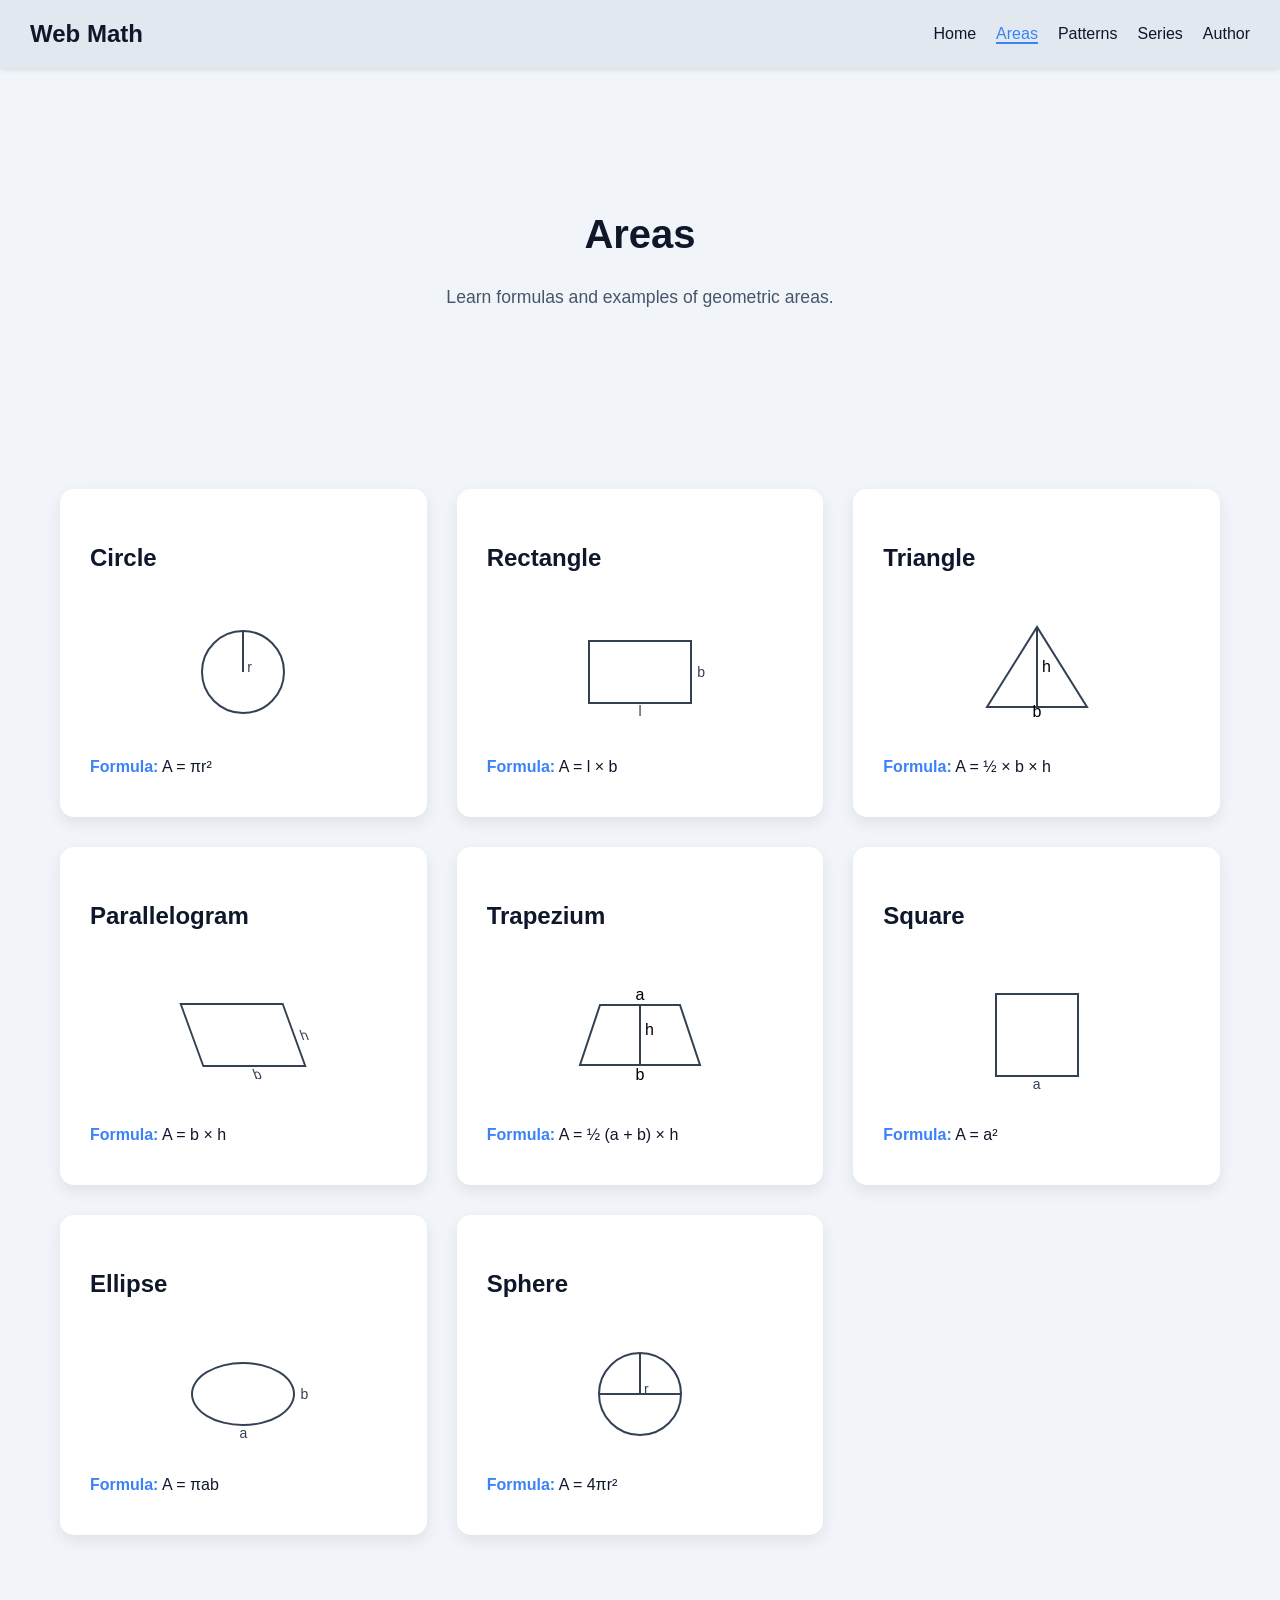
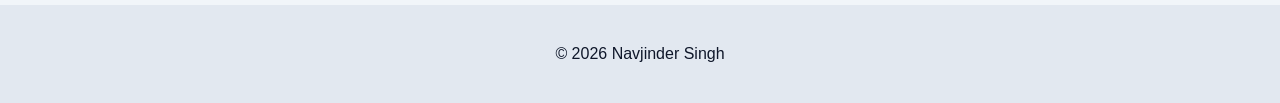
==== pages/areas.html @ 6042bb08 "Version 0.1.0" ====
<!DOCTYPE html>
<html lang="en">
<head>
    <meta charset="UTF-8">
    <meta name="viewport" content="width=device-width, initial-scale=1.0">
    <title>Areas - Web Math</title>
    <link rel="stylesheet" href="../css/style.css">
</head>

<body>

<!-- NAVBAR -->
<nav class="navbar">
    <h2>Web Math</h2>
    <ul>
        <li><a href="../index.html">Home</a></li>
        <li><a href="areas.html" class="active">Areas</a></li>
        <li><a href="patterns.html">Patterns</a></li>
        <li><a href="series.html">Series</a></li>
        <li><a href="author.html">Author</a></li>
    </ul>
</nav>

<!-- PAGE TITLE -->
<section class="hero">
    <h1>Areas</h1>
    <p>Learn formulas and examples of geometric areas.</p>
</section>

<!-- CONTENT -->
<section class="cards">

    <!-- CIRCLE -->
    <div class="card" onclick="toggleCalc(this)">
        <h2>Circle</h2>

        <div class="shape circle">
            <div class="radius-line"></div>
            <span class="label r">r</span>
        </div>

        <p><strong>Formula:</strong> A = πr²</p>

        <!-- FIXED -->
        <div class="calculator hidden" onclick="event.stopPropagation()">
            <input type="number" placeholder="Enter radius" class="input-r">
            <button onclick="calcCircle(event, this)">Calculate</button>
            <p class="result"></p>
        </div>
    </div>

    <!-- RECTANGLE -->
    <div class="card" onclick="toggleCalc(this)">
        <h2>Rectangle</h2>

        <div class="shape rectangle">
            <span class="label l">l</span>
            <span class="label b">b</span>
        </div>

        <p><strong>Formula:</strong> A = l × b</p>

        <div class="calculator hidden" onclick="event.stopPropagation()">
            <input type="number" placeholder="Length" class="input-l">
            <input type="number" placeholder="Breadth" class="input-b">
            <button onclick="calcRectangle(event, this)">Calculate</button>
            <p class="result"></p>
        </div>
    </div>

    <!-- TRIANGLE -->
    <div class="card" onclick="toggleCalc(this)">
        <h2>Triangle</h2>

        <div class="shape triangle-svg">
            <svg width="120" height="110" viewBox="0 0 120 110">
                <polygon points="10,90 110,90 60,10" fill="none" stroke="#334155" stroke-width="2"/>
                <line x1="60" y1="10" x2="60" y2="90" stroke="#334155" stroke-width="2"/>
                <text x="65" y="55">h</text>
                <text x="60" y="100" text-anchor="middle">b</text>
            </svg>
        </div>

        <p><strong>Formula:</strong> A = ½ × b × h</p>

        <div class="calculator hidden" onclick="event.stopPropagation()">
            <input type="number" placeholder="Base" class="input-b">
            <input type="number" placeholder="Height" class="input-h">
            <button onclick="calcTriangle(event, this)">Calculate</button>
            <p class="result"></p>
        </div>
    </div>

    <!-- PARALLELOGRAM -->
    <div class="card" onclick="toggleCalc(this)">
        <h2>Parallelogram</h2>

        <div class="shape parallelogram">
            <span class="label b">b</span>
            <span class="label h">h</span>
        </div>

        <p><strong>Formula:</strong> A = b × h</p>

        <div class="calculator hidden" onclick="event.stopPropagation()">
            <input type="number" placeholder="Base" class="input-b">
            <input type="number" placeholder="Height" class="input-h">
            <button onclick="calcPara(event, this)">Calculate</button>
            <p class="result"></p>
        </div>
    </div>

    <!-- TRAPEZIUM -->
    <div class="card" onclick="toggleCalc(this)">
        <h2>Trapezium</h2>

        <div class="shape trapezium-svg">
            <svg width="140" height="120" viewBox="0 0 140 120">

                <polygon points="30,30 110,30 130,90 10,90"
                        fill="none" stroke="#334155" stroke-width="2"/>

                <!-- height -->
                <line x1="70" y1="30" x2="70" y2="90"
                    stroke="#334155" stroke-width="2"/>

                <!-- labels -->
                <text x="70" y="25" text-anchor="middle">a</text>
                <text x="70" y="105" text-anchor="middle">b</text>
                <text x="75" y="60">h</text>

            </svg>
        </div>

        <p><strong>Formula:</strong> A = ½ (a + b) × h</p>

        <div class="calculator hidden" onclick="event.stopPropagation()">
            <input type="number" placeholder="a" class="input-a">
            <input type="number" placeholder="b" class="input-b">
            <input type="number" placeholder="h" class="input-h">
            <button onclick="calcTrap(event, this)">Calculate</button>
            <p class="result"></p>
        </div>
    </div>

    <!-- SQUARE -->
    <div class="card" onclick="toggleCalc(this)">
        <h2>Square</h2>

        <div class="shape square">
            <span class="label a">a</span>
        </div>

        <p><strong>Formula:</strong> A = a²</p>

        <div class="calculator hidden" onclick="event.stopPropagation()">
            <input type="number" placeholder="Side" class="input-a">
            <button onclick="calcSquare(event, this)">Calculate</button>
            <p class="result"></p>
        </div>
    </div>

    <!-- ELLIPSE -->
    <div class="card" onclick="toggleCalc(this)">
        <h2>Ellipse</h2>

        <div class="shape ellipse">
            <span class="label a">a</span>
            <span class="label b">b</span>
        </div>

        <p><strong>Formula:</strong> A = πab</p>

        <div class="calculator hidden" onclick="event.stopPropagation()">
            <input type="number" placeholder="a" class="input-a">
            <input type="number" placeholder="b" class="input-b">
            <button onclick="calcEllipse(event, this)">Calculate</button>
            <p class="result"></p>
        </div>
    </div>

    <!-- SPHERE (Surface Area) -->
    <div class="card" onclick="toggleCalc(this)">
        <h2>Sphere</h2>

        <div class="shape sphere">
            <div class="radius-line"></div>
            <span class="label r">r</span>
        </div>

        <p><strong>Formula:</strong> A = 4πr²</p>

        <div class="calculator hidden" onclick="event.stopPropagation()">
            <input type="number" placeholder="Radius" class="input-r">
            <button onclick="calcSphere(event, this)">Calculate</button>
            <p class="result"></p>
        </div>
    </div>

</section>

<!-- FOOTER -->
<footer>
    <p>© 2026 Navjinder Singh</p>
</footer>
<script src="../js/main.js"></script>
</body>
</html>
---- css/style.css ----
/* ===== COLOR THEME ===== */
:root {
    --primary: #f1f5f9;     /* light background */
    --secondary: #e2e8f0;   /* navbar */
    --accent: #3b82f6;      /* blue highlight */
    --text: #0f172a;        /* dark text */
    --card: #ffffff;        /* white cards */
}

/* ===== GLOBAL ===== */
body {
    margin: 0;
    font-family: Arial, sans-serif;
    background: var(--primary);
    color: var(--text);
}

body {
    line-height: 1.6;
}

h1, h2 {
    font-weight: 600;
}

.hero {
    margin-bottom: 20px;
}

.cards {
    padding: 20px;
}

/* Home cards clickable */
.home-card {
    text-decoration: none;
    color: inherit;
    transition: 0.2s;
}

/* Hover effect */
.home-card:hover {
    transform: translateY(-5px);
}

/* ===== NAVBAR ===== */
.navbar {
    display: flex;
    justify-content: space-between;
    align-items: center;
    padding: 15px 30px;
    background: var(--secondary);
    box-shadow: 0 2px 5px rgba(0,0,0,0.1);
}

.navbar h2 {
    margin: 0;
}

.navbar ul {
    display: flex;
    list-style: none;
    gap: 20px;
    margin: 0;
    padding: 0;
}

.navbar a {
    text-decoration: none;
    color: var(--text);
    font-weight: 500;
    transition: color 0.2s ease;
}

.navbar a:hover {
    color: var(--accent);
}

.navbar a.active {
    color: var(--accent);
    border-bottom: 2px solid var(--accent);
}

/* ===== HERO ===== */
.hero {
    text-align: center;
    padding: 100px 20px;
}

.hero h1 {
    font-size: 2.5rem;
    margin-bottom: 10px;
}

.hero p {
    color: #475569;
    font-size: 1.1rem;
}

/* ===== CARDS SECTION ===== */
.cards {
    display: grid;
    grid-template-columns: repeat(auto-fit, minmax(280px, 1fr));
    gap: 30px;
    padding: 40px 60px;
}

.card {
    background: var(--card);
    padding: 30px;
    border-radius: 14px;
    text-align: left;
    box-shadow: 0 6px 15px rgba(0,0,0,0.08);
    transition: transform 0.2s ease;
}

.card:hover {
    transform: translateY(-6px);
}

.card p {
    margin: 8px 0;
    line-height: 1.5;
}

.card ul {
    padding-left: 18px;
    margin: 10px 0;
}

.cards {
    display: grid;
    grid-template-columns: repeat(auto-fit, minmax(280px, 1fr));
    gap: 30px;
    padding: 40px 60px;
}

.card {
    display: flex;
    flex-direction: column;
    justify-content: space-between;
    min-height: 260px;
}

.shape {
    transition: transform 0.2s ease;
}

.card:hover .shape {
    transform: scale(1.05);
}

.card {
    text-decoration: none;
    color: inherit;
}

.card strong {
    color: var(--accent);
}

/* ===== FOOTER ===== */
footer {
    text-align: center;
    padding: 20px;
    margin-top: 30px;
    background: var(--secondary);
}

/* ===== RESPONSIVE DESIGN ===== */
@media (max-width: 768px) {
    
    .navbar {
        flex-direction: column;
        gap: 10px;
    }

    .navbar ul {
        flex-direction: column;
        align-items: center;
    }

    .cards {
        flex-direction: column;
        padding: 20px;
    }

    .hero h1 {
        font-size: 2rem;
    }
}

/* ===== SHAPES ===== */
.shape {
    margin: 20px auto;
    position: relative;
}

/* Circle */
.circle {
    width: 80px;
    height: 80px;
    border: 2px solid #334155;
    border-radius: 50%;
    position: relative;
}

/* radius line */
.radius-line {
    position: absolute;
    width: 2px;
    height: 40px;
    background: #334155;
    top: 50%;
    left: 50%;
    transform: translate(-50%, -100%);
}

/* label r */
.circle .r {
    position: absolute;
    top: 30%;
    left: 55%;
    font-size: 14px;
}

/* Rectangle */
.rectangle {
    width: 100px;
    height: 60px;
    border: 2px solid #334155;
    background: transparent;
}

/* Square */
.square {
    width: 80px;
    height: 80px;
    border: 2px solid #334155;
    background: transparent;
}

/* Triangle */
.triangle {
    width: 0;
    height: 0;
    border-left: 60px solid transparent;
    border-right: 60px solid transparent;
    border-bottom: 90px solid #334155;
    position: relative;
}

.triangle .b {
    bottom: -25px;
    left: 50%;
    transform: translateX(-50%);
}

.height-line {
    position: absolute;
    left: 50%;
    bottom: 0;
    width: 2px;
    height: 90px;
    background: #334155;
}

.triangle .h {
    left: 55%;
    top: 40%;
}

.triangle-svg {
    display: flex;
    justify-content: center;
}

/* Parallelogram */
.parallelogram {
    width: 100px;
    height: 60px;
    border: 2px solid #334155;
    transform: skew(20deg);
    position: relative;
}

.parallelogram .b {
    bottom: -20px;
    left: 50%;
    transform: translateX(-50%);
}

.parallelogram .h {
    top: 50%;
    right: -15px;
    transform: translateY(-50%);
}

/* Trapezium */
.trapezium {
    width: 100px;
    height: 0;
    border-bottom: 60px solid #334155;
    border-left: 20px solid transparent;
    border-right: 20px solid transparent;
    background: transparent;
}

.trapezium-svg {
    display: flex;
    justify-content: center;
}

/* Square */
.square {
    width: 80px;
    height: 80px;
    border: 2px solid #334155;
    position: relative;
}

.square .a {
    bottom: -20px;
    left: 50%;
    transform: translateX(-50%);
}

/* Ellipse */
.ellipse {
    width: 100px;
    height: 60px;
    border: 2px solid #334155;
    border-radius: 50%;
    position: relative;
}

.ellipse .a {
    bottom: -20px;
    left: 50%;
    transform: translateX(-50%);
}

.ellipse .b {
    top: 50%;
    right: -15px;
    transform: translateY(-50%);
}

/* Sphere (outline style) */
.sphere {
    width: 80px;
    height: 80px;
    border: 2px solid #334155;
    border-radius: 50%;
    position: relative;
}

.sphere .r {
    top: 30%;
    left: 55%;
}

.sphere::after {
    content: "";
    position: absolute;
    top: 50%;
    left: 0;
    width: 100%;
    height: 2px;
    background: #334155;
    transform: translateY(-50%);
}

/* Label inside shapes */
.label {
    position: absolute;
    font-size: 14px;
    color: #334155;
}

.rectangle {
    width: 100px;
    height: 60px;
    border: 2px solid #334155;
    position: relative;   /* important */
}

/* length (bottom) */
.rectangle .l {
    bottom: -20px;
    left: 50%;
    transform: translateX(-50%);
}

/* breadth (right side) */
.rectangle .b {
    top: 50%;
    right: -15px;
    transform: translateY(-50%);
}

pre {
    background: #f8fafc;
    padding: 10px;
    border-radius: 8px;
    font-family: monospace;
}

input {
    padding: 10px;
    margin: 8px 0;
    border-radius: 8px;
    border: 1px solid #ccc;
    width: 100%;
}

button {
    padding: 10px;
    border: none;
    background: var(--accent);
    color: white;
    border-radius: 8px;
    cursor: pointer;
    margin-top: 10px;
}

button:hover {
    opacity: 0.9;
}

.hidden {
    display: none;
}

.calculator {
    margin-top: 15px;
}

.content {
    transition: 0.2s;
}

.output {
    background: #f1f5f9;
    padding: 15px;
    border-radius: 10px;
    margin-bottom: 10px;
    font-size: 18px;
    font-weight: bold;
    white-space: pre-line;
    min-height: 40px;
}

.calculator {
    display: flex;
    flex-direction: column;
    gap: 12px;
}

.btn-group {
    display: flex;
    gap: 10px;
}

.btn-group button {
    flex: 1;
}

.output {
    background: #f1f5f9;
    padding: 15px;
    border-radius: 10px;
    font-size: 18px;
    font-weight: bold;
    white-space: pre-line;
}

.hidden {
    display: none !important;
}

/* Author Card */
.author-card {
    text-align: center;
    padding: 40px 30px;
    max-width: 650px;
    margin: auto;
}

.author-card h3 {
    font-size: 20px;
    margin-top: 20px;
    margin-bottom: 10px;
    font-weight: 600;
}

/* Image */
.author-img {
    width: 140px;
    height: 140px;
    border-radius: 50%;
    object-fit: cover;
    margin-bottom: 15px;
    border: 3px solid var(--accent);
}

/* Social icons */
.social-links {
    margin-top: 15px;
    display: flex;
    justify-content: center;
    gap: 20px;
}

.social-links a {
    font-size: 24px;
    color: var(--accent);
    transition: 0.2s;
}

.social-links a:hover {
    transform: scale(1.2);
}

/* Image */
.author-img {
    width: 150px;
    height: 150px;
    border-radius: 50%;
    object-fit: cover;
    margin-bottom: 15px;
    border: 3px solid var(--accent);
}

/* Description */
.author-desc {
    margin-top: 10px;
    font-size: 16px;
    line-height: 1.7;
    color: #475569;
    max-width: 600px;
    margin-left: auto;
    margin-right: auto;
    text-align: justify;
}

/* Social Icons */
.social-links {
    margin-top: 15px;
    display: flex;
    justify-content: center;
    gap: 20px;
}

.social-links a {
    font-size: 24px;
    color: var(--accent);
    transition: 0.2s;
}

.social-links a:hover {
    transform: scale(1.2);
}
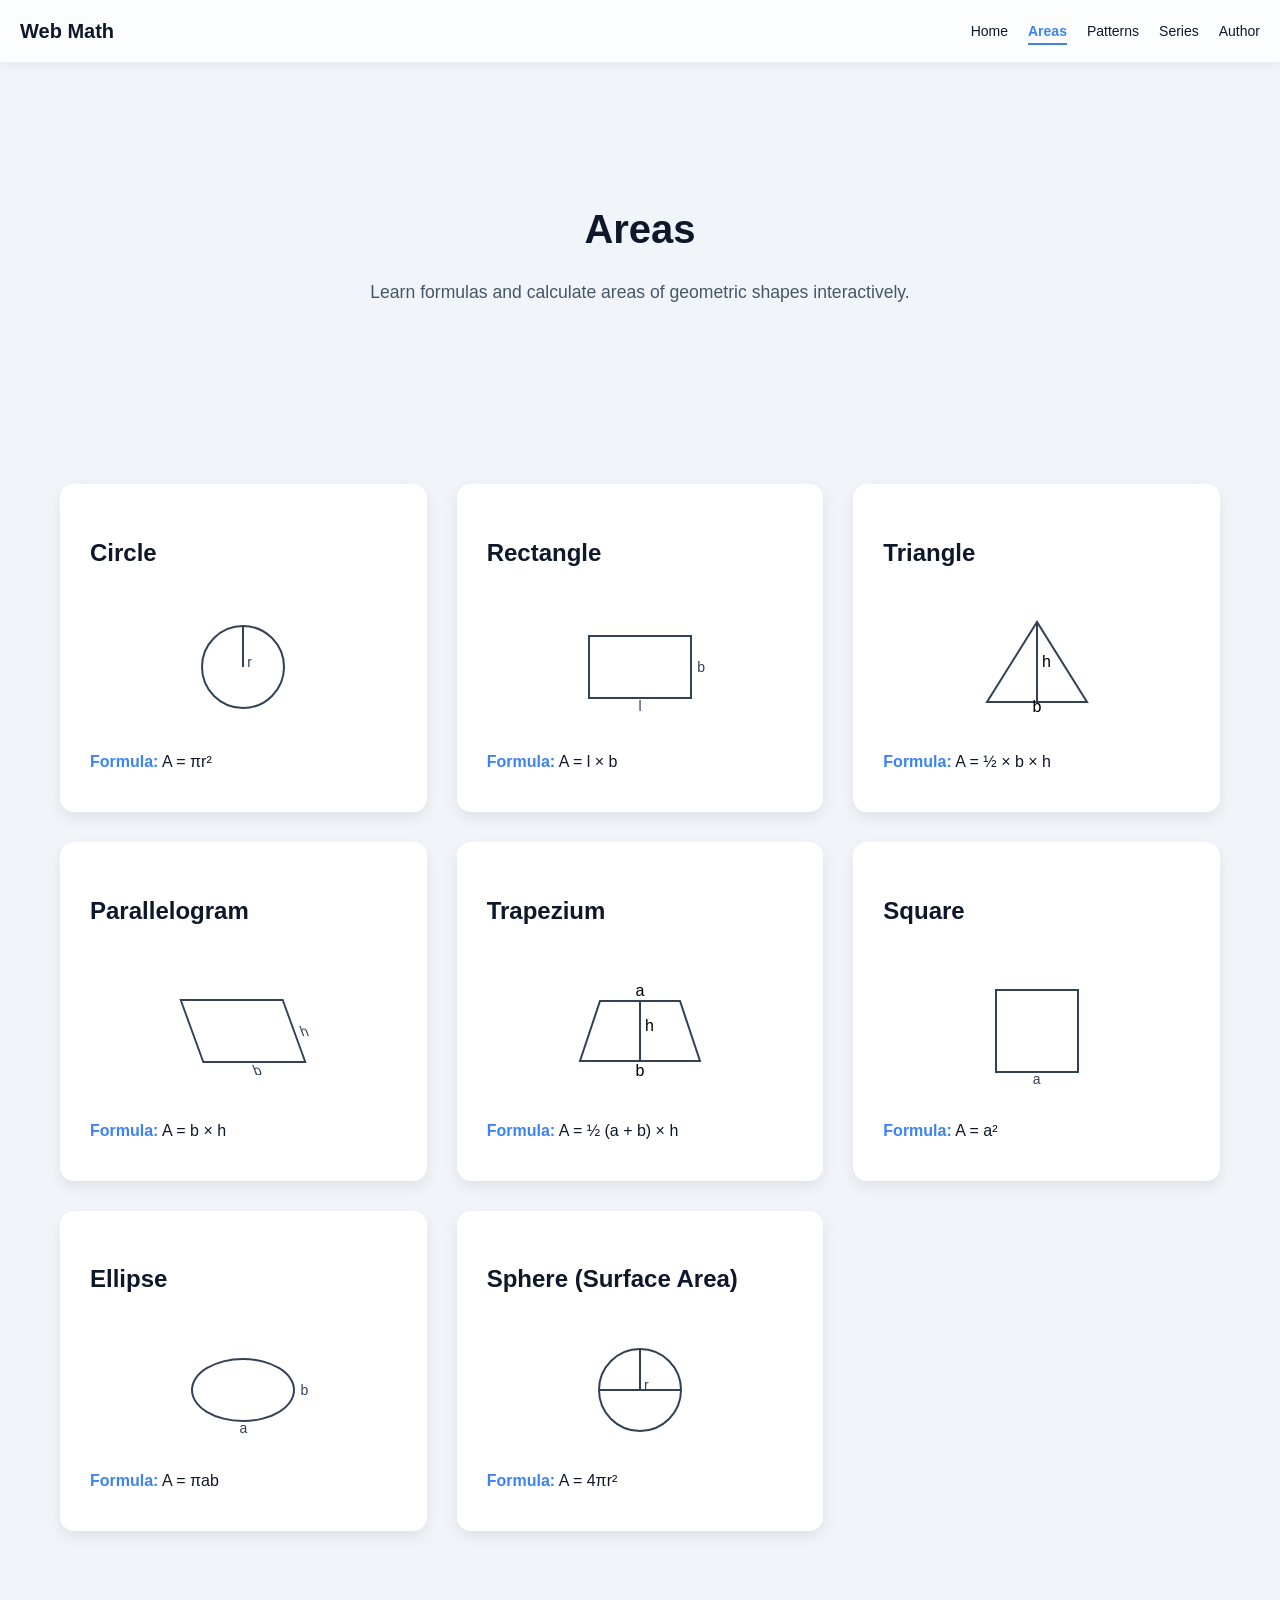
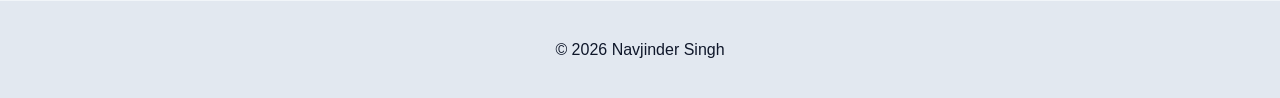
==== commit 95771d2e: "Polishing up the UI/UX" ====
--- a/pages/areas.html
+++ b/pages/areas.html
@@ -2,8 +2,15 @@
 <html lang="en">
 <head>
     <meta charset="UTF-8">
+
+    <!-- Responsive -->
     <meta name="viewport" content="width=device-width, initial-scale=1.0">
+
+    <!-- SEO -->
+    <meta name="description" content="Learn area formulas of geometric shapes with interactive calculators.">
+
     <title>Areas - Web Math</title>
+
     <link rel="stylesheet" href="../css/style.css">
 </head>
 
@@ -11,8 +18,11 @@
 
 <!-- NAVBAR -->
 <nav class="navbar">
-    <h2>Web Math</h2>
-    <ul>
+    <h2 class="logo">Web Math</h2>
+
+    <div class="menu-toggle" onclick="toggleMenu()">☰</div>
+
+    <ul class="nav-links">
         <li><a href="../index.html">Home</a></li>
         <li><a href="areas.html" class="active">Areas</a></li>
         <li><a href="patterns.html">Patterns</a></li>
@@ -21,13 +31,14 @@
     </ul>
 </nav>
 
-<!-- PAGE TITLE -->
-<section class="hero">
+<!-- HERO -->
+<header class="hero">
     <h1>Areas</h1>
-    <p>Learn formulas and examples of geometric areas.</p>
-</section>
-
-<!-- CONTENT -->
+    <p>Learn formulas and calculate areas of geometric shapes interactively.</p>
+</header>
+
+<!-- MAIN -->
+<main>
 <section class="cards">
 
     <!-- CIRCLE -->
@@ -41,9 +52,8 @@
 
         <p><strong>Formula:</strong> A = πr²</p>
 
-        <!-- FIXED -->
-        <div class="calculator hidden" onclick="event.stopPropagation()">
-            <input type="number" placeholder="Enter radius" class="input-r">
+        <div class="calculator hidden" onclick="event.stopPropagation()">
+            <input type="number" placeholder="Enter radius (r)" class="input-r">
             <button onclick="calcCircle(event, this)">Calculate</button>
             <p class="result"></p>
         </div>
@@ -61,8 +71,8 @@
         <p><strong>Formula:</strong> A = l × b</p>
 
         <div class="calculator hidden" onclick="event.stopPropagation()">
-            <input type="number" placeholder="Length" class="input-l">
-            <input type="number" placeholder="Breadth" class="input-b">
+            <input type="number" placeholder="Enter length (l)" class="input-l">
+            <input type="number" placeholder="Enter breadth (b)" class="input-b">
             <button onclick="calcRectangle(event, this)">Calculate</button>
             <p class="result"></p>
         </div>
@@ -84,8 +94,8 @@
         <p><strong>Formula:</strong> A = ½ × b × h</p>
 
         <div class="calculator hidden" onclick="event.stopPropagation()">
-            <input type="number" placeholder="Base" class="input-b">
-            <input type="number" placeholder="Height" class="input-h">
+            <input type="number" placeholder="Enter base (b)" class="input-b">
+            <input type="number" placeholder="Enter height (h)" class="input-h">
             <button onclick="calcTriangle(event, this)">Calculate</button>
             <p class="result"></p>
         </div>
@@ -103,8 +113,8 @@
         <p><strong>Formula:</strong> A = b × h</p>
 
         <div class="calculator hidden" onclick="event.stopPropagation()">
-            <input type="number" placeholder="Base" class="input-b">
-            <input type="number" placeholder="Height" class="input-h">
+            <input type="number" placeholder="Enter base (b)" class="input-b">
+            <input type="number" placeholder="Enter height (h)" class="input-h">
             <button onclick="calcPara(event, this)">Calculate</button>
             <p class="result"></p>
         </div>
@@ -116,28 +126,22 @@
 
         <div class="shape trapezium-svg">
             <svg width="140" height="120" viewBox="0 0 140 120">
-
                 <polygon points="30,30 110,30 130,90 10,90"
                         fill="none" stroke="#334155" stroke-width="2"/>
-
-                <!-- height -->
                 <line x1="70" y1="30" x2="70" y2="90"
-                    stroke="#334155" stroke-width="2"/>
-
-                <!-- labels -->
+                      stroke="#334155" stroke-width="2"/>
                 <text x="70" y="25" text-anchor="middle">a</text>
                 <text x="70" y="105" text-anchor="middle">b</text>
                 <text x="75" y="60">h</text>
-
             </svg>
         </div>
 
         <p><strong>Formula:</strong> A = ½ (a + b) × h</p>
 
         <div class="calculator hidden" onclick="event.stopPropagation()">
-            <input type="number" placeholder="a" class="input-a">
-            <input type="number" placeholder="b" class="input-b">
-            <input type="number" placeholder="h" class="input-h">
+            <input type="number" placeholder="Enter side a" class="input-a">
+            <input type="number" placeholder="Enter side b" class="input-b">
+            <input type="number" placeholder="Enter height (h)" class="input-h">
             <button onclick="calcTrap(event, this)">Calculate</button>
             <p class="result"></p>
         </div>
@@ -154,7 +158,7 @@
         <p><strong>Formula:</strong> A = a²</p>
 
         <div class="calculator hidden" onclick="event.stopPropagation()">
-            <input type="number" placeholder="Side" class="input-a">
+            <input type="number" placeholder="Enter side (a)" class="input-a">
             <button onclick="calcSquare(event, this)">Calculate</button>
             <p class="result"></p>
         </div>
@@ -172,16 +176,16 @@
         <p><strong>Formula:</strong> A = πab</p>
 
         <div class="calculator hidden" onclick="event.stopPropagation()">
-            <input type="number" placeholder="a" class="input-a">
-            <input type="number" placeholder="b" class="input-b">
+            <input type="number" placeholder="Enter semi-major axis (a)" class="input-a">
+            <input type="number" placeholder="Enter semi-minor axis (b)" class="input-b">
             <button onclick="calcEllipse(event, this)">Calculate</button>
             <p class="result"></p>
         </div>
     </div>
 
-    <!-- SPHERE (Surface Area) -->
-    <div class="card" onclick="toggleCalc(this)">
-        <h2>Sphere</h2>
+    <!-- SPHERE -->
+    <div class="card" onclick="toggleCalc(this)">
+        <h2>Sphere (Surface Area)</h2>
 
         <div class="shape sphere">
             <div class="radius-line"></div>
@@ -191,18 +195,22 @@
         <p><strong>Formula:</strong> A = 4πr²</p>
 
         <div class="calculator hidden" onclick="event.stopPropagation()">
-            <input type="number" placeholder="Radius" class="input-r">
+            <input type="number" placeholder="Enter radius (r)" class="input-r">
             <button onclick="calcSphere(event, this)">Calculate</button>
             <p class="result"></p>
         </div>
     </div>
 
 </section>
+</main>
 
 <!-- FOOTER -->
 <footer>
     <p>© 2026 Navjinder Singh</p>
 </footer>
+
+<!-- JS -->
 <script src="../js/main.js"></script>
+
 </body>
 </html>
--- a/css/style.css
+++ b/css/style.css
@@ -7,6 +7,10 @@
     --card: #ffffff;        /* white cards */
 }
 
+html {
+    scroll-behavior: smooth;
+}
+
 /* ===== GLOBAL ===== */
 body {
     margin: 0;
@@ -45,12 +49,20 @@
 
 /* ===== NAVBAR ===== */
 .navbar {
+    position: fixed;
+    top: 0;
+    width: 100%;
+    background: var(--secondary);
     display: flex;
     justify-content: space-between;
     align-items: center;
-    padding: 15px 30px;
-    background: var(--secondary);
-    box-shadow: 0 2px 5px rgba(0,0,0,0.1);
+    padding: 15px 20px;
+    z-index: 1000;
+    box-sizing: border-box;
+}
+
+.logo {
+    font-size: 20px;
 }
 
 .navbar h2 {
@@ -80,6 +92,113 @@
     color: var(--accent);
     border-bottom: 2px solid var(--accent);
 }
+
+.navbar {
+    backdrop-filter: blur(10px);
+    background: rgba(255, 255, 255, 0.8);
+    box-shadow: 0 4px 10px rgba(0,0,0,0.05);
+}
+
+.nav-links a {
+    position: relative;
+    padding-bottom: 4px;
+}
+
+.nav-links a::after {
+    content: "";
+    position: absolute;
+    left: 0;
+    bottom: 0;
+    width: 0%;
+    height: 2px;
+    background: var(--accent);
+    transition: 0.3s;
+}
+
+.nav-links a:hover::after {
+    width: 100%;
+}
+
+.nav-links a.active {
+    color: var(--accent);
+    font-weight: 600;
+}
+
+.menu-toggle {
+    font-size: 26px;
+    padding: 5px;
+}
+
+.nav-links {
+    display: flex;
+    gap: 15px;
+    list-style: none;
+}
+
+.nav-links a {
+    text-decoration: none;
+    color: var(--text);
+    font-size: 14px;
+}
+
+.menu-toggle {
+    display: none;
+    font-size: 24px;
+    cursor: pointer;
+}
+
+body {
+    padding-top: 70px;
+}
+
+/* Default navbar */
+.navbar {
+    transition: all 0.3s ease;
+}
+
+/* Shrink state */
+.navbar.shrink {
+    padding: 8px 20px;
+    box-shadow: 0 6px 15px rgba(0,0,0,0.08);
+}
+
+/* Optional: smaller logo */
+.navbar.shrink .logo {
+    font-size: 18px;
+}
+
+
+/* MOBILE MENU */
+@media (max-width: 768px) {
+
+    .menu-toggle {
+        display: block;
+    }
+
+    .nav-links {
+        position: absolute;
+        top: 65px;
+        right: 0;
+        background: var(--secondary);
+        flex-direction: column;
+        width: 220px;
+        padding: 20px;
+
+        /* ANIMATION */
+        transform: translateX(100%);
+        opacity: 0;
+        transition: all 0.3s ease;
+
+        pointer-events: none;
+    }
+
+    .nav-links.active {
+        transform: translateX(0);
+        opacity: 1;
+        pointer-events: auto;
+    }
+}
+
 
 /* ===== HERO ===== */
 .hero {
@@ -524,11 +643,12 @@
 
 /* Image */
 .author-img {
+    display: block;
+    margin: 0 auto 15px auto;
     width: 150px;
     height: 150px;
     border-radius: 50%;
     object-fit: cover;
-    margin-bottom: 15px;
     border: 3px solid var(--accent);
 }
 
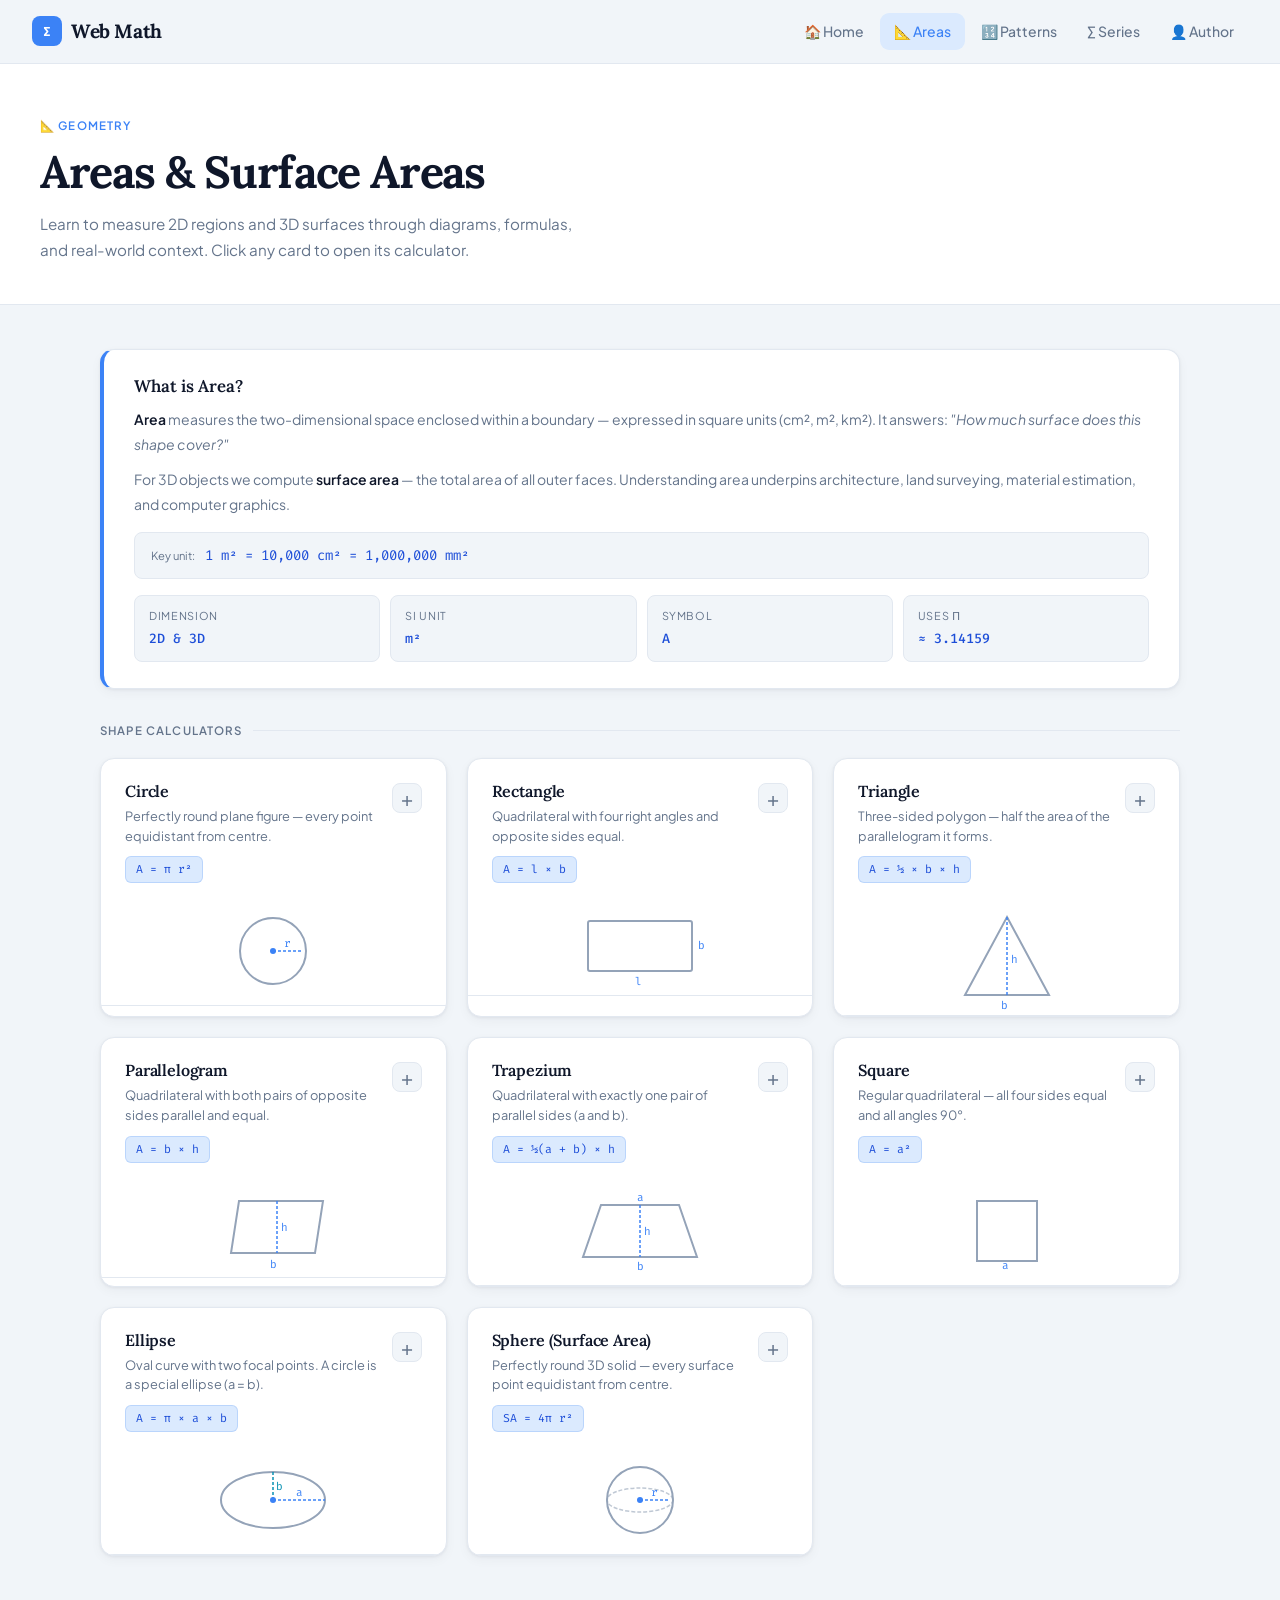
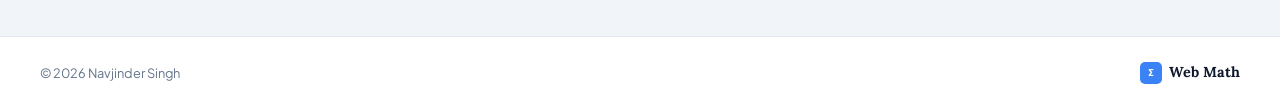
==== commit d0ff1198: "Upgrading the UI and UX" ====
--- a/pages/areas.html
+++ b/pages/areas.html
@@ -1,216 +1,315 @@
 <!DOCTYPE html>
 <html lang="en">
 <head>
-    <meta charset="UTF-8">
-
-    <!-- Responsive -->
-    <meta name="viewport" content="width=device-width, initial-scale=1.0">
-
-    <!-- SEO -->
-    <meta name="description" content="Learn area formulas of geometric shapes with interactive calculators.">
-
-    <title>Areas - Web Math</title>
-
-    <link rel="stylesheet" href="../css/style.css">
+  <meta charset="UTF-8">
+  <meta name="viewport" content="width=device-width, initial-scale=1.0">
+  <meta name="description" content="Learn area formulas of geometric shapes with interactive calculators.">
+  <title>Areas — Web Math</title>
+  <link rel="stylesheet" href="../css/style.css">
 </head>
-
 <body>
-
-<!-- NAVBAR -->
-<nav class="navbar">
-    <h2 class="logo">Web Math</h2>
-
-    <div class="menu-toggle" onclick="toggleMenu()">☰</div>
-
-    <ul class="nav-links">
-        <li><a href="../index.html">Home</a></li>
-        <li><a href="areas.html" class="active">Areas</a></li>
-        <li><a href="patterns.html">Patterns</a></li>
-        <li><a href="series.html">Series</a></li>
-        <li><a href="author.html">Author</a></li>
-    </ul>
+<nav class="navbar" id="navbar">
+  <a class="logo" href="../index.html"><div class="logo-mark">∑</div>Web Math</a>
+  <ul class="nav-links">
+    <li><a href="../index.html">🏠 Home</a></li>
+    <li><a href="areas.html" class="active">📐 Areas</a></li>
+    <li><a href="patterns.html">🔢 Patterns</a></li>
+    <li><a href="series.html">∑ Series</a></li>
+    <li><a href="author.html">👤 Author</a></li>
+  </ul>
+  <button class="menu-toggle" id="menuToggle" onclick="toggleMenu()" aria-label="Open menu">
+    <span></span><span></span><span></span>
+  </button>
 </nav>
-
-<!-- HERO -->
-<header class="hero">
-    <h1>Areas</h1>
-    <p>Learn formulas and calculate areas of geometric shapes interactively.</p>
+<nav class="mobile-drawer" id="mobileDrawer">
+  <a href="../index.html"><span class="m-icon">🏠</span>Home</a>
+  <a href="areas.html" class="active"><span class="m-icon">📐</span>Areas</a>
+  <a href="patterns.html"><span class="m-icon">🔢</span>Patterns</a>
+  <a href="series.html"><span class="m-icon">∑</span>Series</a>
+  <a href="author.html"><span class="m-icon">👤</span>Author</a>
+</nav>
+<div class="nav-overlay" id="navOverlay" onclick="closeMenu()"></div>
+
+<header class="page-hero">
+  <div class="page-eyebrow">📐 Geometry</div>
+  <h1>Areas &amp; Surface Areas</h1>
+  <p>Learn to measure 2D regions and 3D surfaces through diagrams, formulas, and real-world context. Click any card to open its calculator.</p>
 </header>
 
-<!-- MAIN -->
 <main>
-<section class="cards">
-
-    <!-- CIRCLE -->
-    <div class="card" onclick="toggleCalc(this)">
-        <h2>Circle</h2>
-
-        <div class="shape circle">
-            <div class="radius-line"></div>
-            <span class="label r">r</span>
-        </div>
-
-        <p><strong>Formula:</strong> A = πr²</p>
-
-        <div class="calculator hidden" onclick="event.stopPropagation()">
-            <input type="number" placeholder="Enter radius (r)" class="input-r">
-            <button onclick="calcCircle(event, this)">Calculate</button>
-            <p class="result"></p>
-        </div>
+  <div class="section-wrap">
+    <div class="theory-panel reveal">
+      <h3>What is Area?</h3>
+      <p><strong>Area</strong> measures the two-dimensional space enclosed within a boundary — expressed in square units (cm², m², km²). It answers: <em>"How much surface does this shape cover?"</em></p>
+      <p>For 3D objects we compute <strong>surface area</strong> — the total area of all outer faces. Understanding area underpins architecture, land surveying, material estimation, and computer graphics.</p>
+      <div class="formula-line"><span class="fl-label">Key unit:</span>1 m² = 10,000 cm² = 1,000,000 mm²</div>
+      <div class="key-grid">
+        <div class="key-cell"><div class="kc-label">Dimension</div><div class="kc-val">2D &amp; 3D</div></div>
+        <div class="key-cell"><div class="kc-label">SI Unit</div><div class="kc-val">m²</div></div>
+        <div class="key-cell"><div class="kc-label">Symbol</div><div class="kc-val">A</div></div>
+        <div class="key-cell"><div class="kc-label">Uses π</div><div class="kc-val">≈ 3.14159</div></div>
+      </div>
     </div>
-
-    <!-- RECTANGLE -->
-    <div class="card" onclick="toggleCalc(this)">
-        <h2>Rectangle</h2>
-
-        <div class="shape rectangle">
-            <span class="label l">l</span>
-            <span class="label b">b</span>
-        </div>
-
-        <p><strong>Formula:</strong> A = l × b</p>
-
-        <div class="calculator hidden" onclick="event.stopPropagation()">
-            <input type="number" placeholder="Enter length (l)" class="input-l">
-            <input type="number" placeholder="Enter breadth (b)" class="input-b">
-            <button onclick="calcRectangle(event, this)">Calculate</button>
-            <p class="result"></p>
-        </div>
+    <div class="section-label">Shape Calculators</div>
+    <div class="cards">
+
+      <!-- CIRCLE -->
+      <div class="card reveal" onclick="toggleCalc(this)">
+        <div class="card-header">
+          <div class="card-header-body">
+            <h2>Circle</h2>
+            <div class="card-sub">Perfectly round plane figure — every point equidistant from centre.</div>
+            <div class="card-formula">A = π r²</div>
+          </div>
+          <div class="card-toggle">+</div>
+        </div>
+        <div class="shape-zone">
+          <svg width="80" height="80">
+            <circle cx="40" cy="40" r="33" fill="none" stroke="#94a3b8" stroke-width="2"/>
+            <line x1="40" y1="40" x2="68" y2="40" stroke="#3b82f6" stroke-width="1.5" stroke-dasharray="3,2"/>
+            <circle cx="40" cy="40" r="3" fill="#3b82f6"/>
+            <text x="51" y="36" fill="#3b82f6" font-size="11" font-family="Fira Code,monospace">r</text>
+          </svg>
+        </div>
+        <div class="calculator hidden" onclick="event.stopPropagation()">
+          <div class="card-theory">The circle's area grows with the <strong>square of the radius</strong>. Doubling r quadruples A. π (≈ 3.14159) is irrational — its digits never repeat and never end.</div>
+          <p class="result"></p>
+          <div class="field-group"><label class="field-label">Radius (r)</label><input type="number" class="input-r" placeholder="e.g. 7" min="0"></div>
+          <div class="btn-group">
+            <button class="btn-primary" onclick="calcCircle(event,this)">Calculate</button>
+            <button class="btn-reset" onclick="resetCard(event,this)">Reset</button>
+            <button class="btn-copy" onclick="copyOutput(event,this)">Copy</button>
+          </div>
+        </div>
+      </div>
+
+      <!-- RECTANGLE -->
+      <div class="card reveal reveal-d1" onclick="toggleCalc(this)">
+        <div class="card-header">
+          <div class="card-header-body">
+            <h2>Rectangle</h2>
+            <div class="card-sub">Quadrilateral with four right angles and opposite sides equal.</div>
+            <div class="card-formula">A = l × b</div>
+          </div>
+          <div class="card-toggle">+</div>
+        </div>
+        <div class="shape-zone">
+          <svg width="120" height="70">
+            <rect x="8" y="10" width="104" height="50" fill="none" stroke="#94a3b8" stroke-width="2" rx="2"/>
+            <text x="58" y="74" text-anchor="middle" fill="#3b82f6" font-size="11" font-family="Fira Code,monospace">l</text>
+            <text x="118" y="38" fill="#3b82f6" font-size="11" font-family="Fira Code,monospace">b</text>
+          </svg>
+        </div>
+        <div class="calculator hidden" onclick="event.stopPropagation()">
+          <div class="card-theory">A rectangle's area = product of its two side lengths. A <strong>square is a special rectangle</strong> (l = b), so A = l². Perimeter = 2(l + b).</div>
+          <p class="result"></p>
+          <div class="field-group"><label class="field-label">Length (l)</label><input type="number" class="input-l" placeholder="e.g. 10" min="0"></div>
+          <div class="field-group"><label class="field-label">Breadth (b)</label><input type="number" class="input-b" placeholder="e.g. 6" min="0"></div>
+          <div class="btn-group">
+            <button class="btn-primary" onclick="calcRectangle(event,this)">Calculate</button>
+            <button class="btn-reset" onclick="resetCard(event,this)">Reset</button>
+            <button class="btn-copy" onclick="copyOutput(event,this)">Copy</button>
+          </div>
+        </div>
+      </div>
+
+      <!-- TRIANGLE -->
+      <div class="card reveal reveal-d2" onclick="toggleCalc(this)">
+        <div class="card-header">
+          <div class="card-header-body">
+            <h2>Triangle</h2>
+            <div class="card-sub">Three-sided polygon — half the area of the parallelogram it forms.</div>
+            <div class="card-formula">A = ½ × b × h</div>
+          </div>
+          <div class="card-toggle">+</div>
+        </div>
+        <div class="shape-zone">
+          <svg width="100" height="90">
+            <polygon points="50,6 92,84 8,84" fill="none" stroke="#94a3b8" stroke-width="2"/>
+            <line x1="50" y1="6" x2="50" y2="84" stroke="#3b82f6" stroke-width="1.5" stroke-dasharray="3,2"/>
+            <text x="54" y="52" fill="#3b82f6" font-size="11" font-family="Fira Code,monospace">h</text>
+            <text x="47" y="98" text-anchor="middle" fill="#3b82f6" font-size="11" font-family="Fira Code,monospace">b</text>
+          </svg>
+        </div>
+        <div class="calculator hidden" onclick="event.stopPropagation()">
+          <div class="card-theory">If only three sides are known, use <strong>Heron's formula</strong>: A = √(s(s−a)(s−b)(s−c)), where s = (a+b+c)/2. Height h must be perpendicular to the base.</div>
+          <p class="result"></p>
+          <div class="field-group"><label class="field-label">Base (b)</label><input type="number" class="input-b" placeholder="e.g. 8" min="0"></div>
+          <div class="field-group"><label class="field-label">Height (h)</label><input type="number" class="input-h" placeholder="e.g. 5" min="0"></div>
+          <div class="btn-group">
+            <button class="btn-primary" onclick="calcTriangle(event,this)">Calculate</button>
+            <button class="btn-reset" onclick="resetCard(event,this)">Reset</button>
+            <button class="btn-copy" onclick="copyOutput(event,this)">Copy</button>
+          </div>
+        </div>
+      </div>
+
+      <!-- PARALLELOGRAM -->
+      <div class="card reveal" onclick="toggleCalc(this)">
+        <div class="card-header">
+          <div class="card-header-body">
+            <h2>Parallelogram</h2>
+            <div class="card-sub">Quadrilateral with both pairs of opposite sides parallel and equal.</div>
+            <div class="card-formula">A = b × h</div>
+          </div>
+          <div class="card-toggle">+</div>
+        </div>
+        <div class="shape-zone">
+          <svg width="120" height="72">
+            <polygon points="18,62 102,62 110,10 26,10" fill="none" stroke="#94a3b8" stroke-width="2"/>
+            <line x1="64" y1="10" x2="64" y2="62" stroke="#3b82f6" stroke-width="1.5" stroke-dasharray="3,2"/>
+            <text x="60" y="77" text-anchor="middle" fill="#3b82f6" font-size="11" font-family="Fira Code,monospace">b</text>
+            <text x="68" y="40" fill="#3b82f6" font-size="11" font-family="Fira Code,monospace">h</text>
+          </svg>
+        </div>
+        <div class="calculator hidden" onclick="event.stopPropagation()">
+          <div class="card-theory">A parallelogram can be <strong>sheared into a rectangle</strong> with same base and height — hence same area. h is always perpendicular to the base, not the slanted side.</div>
+          <p class="result"></p>
+          <div class="field-group"><label class="field-label">Base (b)</label><input type="number" class="input-b" placeholder="e.g. 10" min="0"></div>
+          <div class="field-group"><label class="field-label">Height (h)</label><input type="number" class="input-h" placeholder="e.g. 4" min="0"></div>
+          <div class="btn-group">
+            <button class="btn-primary" onclick="calcPara(event,this)">Calculate</button>
+            <button class="btn-reset" onclick="resetCard(event,this)">Reset</button>
+            <button class="btn-copy" onclick="copyOutput(event,this)">Copy</button>
+          </div>
+        </div>
+      </div>
+
+      <!-- TRAPEZIUM -->
+      <div class="card reveal reveal-d1" onclick="toggleCalc(this)">
+        <div class="card-header">
+          <div class="card-header-body">
+            <h2>Trapezium</h2>
+            <div class="card-sub">Quadrilateral with exactly one pair of parallel sides (a and b).</div>
+            <div class="card-formula">A = ½(a + b) × h</div>
+          </div>
+          <div class="card-toggle">+</div>
+        </div>
+        <div class="shape-zone">
+          <svg width="130" height="80">
+            <polygon points="26,14 104,14 122,66 8,66" fill="none" stroke="#94a3b8" stroke-width="2"/>
+            <line x1="65" y1="14" x2="65" y2="66" stroke="#3b82f6" stroke-width="1.5" stroke-dasharray="3,2"/>
+            <text x="65" y="10" text-anchor="middle" fill="#3b82f6" font-size="11" font-family="Fira Code,monospace">a</text>
+            <text x="65" y="79" text-anchor="middle" fill="#3b82f6" font-size="11" font-family="Fira Code,monospace">b</text>
+            <text x="69" y="44" fill="#3b82f6" font-size="11" font-family="Fira Code,monospace">h</text>
+          </svg>
+        </div>
+        <div class="calculator hidden" onclick="event.stopPropagation()">
+          <div class="card-theory">Think of a trapezium as the <strong>average of two rectangles</strong> — one with base a and one with base b — giving (a+b)/2 × h. Common in architecture and cross-section calculations.</div>
+          <p class="result"></p>
+          <div class="field-group"><label class="field-label">Parallel side a (top)</label><input type="number" class="input-a" placeholder="e.g. 6" min="0"></div>
+          <div class="field-group"><label class="field-label">Parallel side b (bottom)</label><input type="number" class="input-b" placeholder="e.g. 10" min="0"></div>
+          <div class="field-group"><label class="field-label">Height (h)</label><input type="number" class="input-h" placeholder="e.g. 4" min="0"></div>
+          <div class="btn-group">
+            <button class="btn-primary" onclick="calcTrap(event,this)">Calculate</button>
+            <button class="btn-reset" onclick="resetCard(event,this)">Reset</button>
+            <button class="btn-copy" onclick="copyOutput(event,this)">Copy</button>
+          </div>
+        </div>
+      </div>
+
+      <!-- SQUARE -->
+      <div class="card reveal reveal-d2" onclick="toggleCalc(this)">
+        <div class="card-header">
+          <div class="card-header-body">
+            <h2>Square</h2>
+            <div class="card-sub">Regular quadrilateral — all four sides equal and all angles 90°.</div>
+            <div class="card-formula">A = a²</div>
+          </div>
+          <div class="card-toggle">+</div>
+        </div>
+        <div class="shape-zone">
+          <svg width="80" height="80">
+            <rect x="10" y="10" width="60" height="60" fill="none" stroke="#94a3b8" stroke-width="2"/>
+            <text x="38" y="78" text-anchor="middle" fill="#3b82f6" font-size="11" font-family="Fira Code,monospace">a</text>
+          </svg>
+        </div>
+        <div class="calculator hidden" onclick="event.stopPropagation()">
+          <div class="card-theory">The word <em>"square"</em> in algebra (x²) comes from this shape. Multiplying a number by itself gives the area of a square with that side. Its diagonal = a√2.</div>
+          <p class="result"></p>
+          <div class="field-group"><label class="field-label">Side (a)</label><input type="number" class="input-a" placeholder="e.g. 5" min="0"></div>
+          <div class="btn-group">
+            <button class="btn-primary" onclick="calcSquare(event,this)">Calculate</button>
+            <button class="btn-reset" onclick="resetCard(event,this)">Reset</button>
+            <button class="btn-copy" onclick="copyOutput(event,this)">Copy</button>
+          </div>
+        </div>
+      </div>
+
+      <!-- ELLIPSE -->
+      <div class="card reveal" onclick="toggleCalc(this)">
+        <div class="card-header">
+          <div class="card-header-body">
+            <h2>Ellipse</h2>
+            <div class="card-sub">Oval curve with two focal points. A circle is a special ellipse (a = b).</div>
+            <div class="card-formula">A = π × a × b</div>
+          </div>
+          <div class="card-toggle">+</div>
+        </div>
+        <div class="shape-zone">
+          <svg width="120" height="80">
+            <ellipse cx="60" cy="40" rx="52" ry="28" fill="none" stroke="#94a3b8" stroke-width="2"/>
+            <line x1="60" y1="40" x2="112" y2="40" stroke="#3b82f6" stroke-width="1.5" stroke-dasharray="3,2"/>
+            <line x1="60" y1="40" x2="60" y2="12" stroke="#0891b2" stroke-width="1.5" stroke-dasharray="3,2"/>
+            <circle cx="60" cy="40" r="3" fill="#3b82f6"/>
+            <text x="83" y="36" fill="#3b82f6" font-size="11" font-family="Fira Code,monospace">a</text>
+            <text x="63" y="30" fill="#0891b2" font-size="11" font-family="Fira Code,monospace">b</text>
+          </svg>
+        </div>
+        <div class="calculator hidden" onclick="event.stopPropagation()">
+          <div class="card-theory">Planets orbit the Sun in <strong>ellipses</strong> (Kepler's First Law). The formula πab generalises πr² — replace r² with a×b. The perimeter of an ellipse has no simple exact formula.</div>
+          <p class="result"></p>
+          <div class="field-group"><label class="field-label">Semi-major axis (a)</label><input type="number" class="input-a" placeholder="e.g. 8" min="0"></div>
+          <div class="field-group"><label class="field-label">Semi-minor axis (b)</label><input type="number" class="input-b" placeholder="e.g. 5" min="0"></div>
+          <div class="btn-group">
+            <button class="btn-primary" onclick="calcEllipse(event,this)">Calculate</button>
+            <button class="btn-reset" onclick="resetCard(event,this)">Reset</button>
+            <button class="btn-copy" onclick="copyOutput(event,this)">Copy</button>
+          </div>
+        </div>
+      </div>
+
+      <!-- SPHERE -->
+      <div class="card reveal reveal-d1" onclick="toggleCalc(this)">
+        <div class="card-header">
+          <div class="card-header-body">
+            <h2>Sphere (Surface Area)</h2>
+            <div class="card-sub">Perfectly round 3D solid — every surface point equidistant from centre.</div>
+            <div class="card-formula">SA = 4π r²</div>
+          </div>
+          <div class="card-toggle">+</div>
+        </div>
+        <div class="shape-zone">
+          <svg width="80" height="80">
+            <circle cx="40" cy="40" r="33" fill="none" stroke="#94a3b8" stroke-width="2"/>
+            <ellipse cx="40" cy="40" rx="33" ry="12" fill="none" stroke="#94a3b8" stroke-width="1.5" stroke-dasharray="4,2" opacity=".6"/>
+            <line x1="40" y1="40" x2="68" y2="40" stroke="#3b82f6" stroke-width="1.5" stroke-dasharray="3,2"/>
+            <circle cx="40" cy="40" r="3" fill="#3b82f6"/>
+            <text x="51" y="36" fill="#3b82f6" font-size="11" font-family="Fira Code,monospace">r</text>
+          </svg>
+        </div>
+        <div class="calculator hidden" onclick="event.stopPropagation()">
+          <div class="card-theory">The surface area of a sphere equals <strong>exactly 4 circles of radius r</strong> — a beautiful result proved by Archimedes. Surface-area-to-volume ratio = 3/r, key in biology (cell size limits).</div>
+          <p class="result"></p>
+          <div class="field-group"><label class="field-label">Radius (r)</label><input type="number" class="input-r" placeholder="e.g. 6" min="0"></div>
+          <div class="btn-group">
+            <button class="btn-primary" onclick="calcSphere(event,this)">Calculate</button>
+            <button class="btn-reset" onclick="resetCard(event,this)">Reset</button>
+            <button class="btn-copy" onclick="copyOutput(event,this)">Copy</button>
+          </div>
+        </div>
+      </div>
+
     </div>
-
-    <!-- TRIANGLE -->
-    <div class="card" onclick="toggleCalc(this)">
-        <h2>Triangle</h2>
-
-        <div class="shape triangle-svg">
-            <svg width="120" height="110" viewBox="0 0 120 110">
-                <polygon points="10,90 110,90 60,10" fill="none" stroke="#334155" stroke-width="2"/>
-                <line x1="60" y1="10" x2="60" y2="90" stroke="#334155" stroke-width="2"/>
-                <text x="65" y="55">h</text>
-                <text x="60" y="100" text-anchor="middle">b</text>
-            </svg>
-        </div>
-
-        <p><strong>Formula:</strong> A = ½ × b × h</p>
-
-        <div class="calculator hidden" onclick="event.stopPropagation()">
-            <input type="number" placeholder="Enter base (b)" class="input-b">
-            <input type="number" placeholder="Enter height (h)" class="input-h">
-            <button onclick="calcTriangle(event, this)">Calculate</button>
-            <p class="result"></p>
-        </div>
-    </div>
-
-    <!-- PARALLELOGRAM -->
-    <div class="card" onclick="toggleCalc(this)">
-        <h2>Parallelogram</h2>
-
-        <div class="shape parallelogram">
-            <span class="label b">b</span>
-            <span class="label h">h</span>
-        </div>
-
-        <p><strong>Formula:</strong> A = b × h</p>
-
-        <div class="calculator hidden" onclick="event.stopPropagation()">
-            <input type="number" placeholder="Enter base (b)" class="input-b">
-            <input type="number" placeholder="Enter height (h)" class="input-h">
-            <button onclick="calcPara(event, this)">Calculate</button>
-            <p class="result"></p>
-        </div>
-    </div>
-
-    <!-- TRAPEZIUM -->
-    <div class="card" onclick="toggleCalc(this)">
-        <h2>Trapezium</h2>
-
-        <div class="shape trapezium-svg">
-            <svg width="140" height="120" viewBox="0 0 140 120">
-                <polygon points="30,30 110,30 130,90 10,90"
-                        fill="none" stroke="#334155" stroke-width="2"/>
-                <line x1="70" y1="30" x2="70" y2="90"
-                      stroke="#334155" stroke-width="2"/>
-                <text x="70" y="25" text-anchor="middle">a</text>
-                <text x="70" y="105" text-anchor="middle">b</text>
-                <text x="75" y="60">h</text>
-            </svg>
-        </div>
-
-        <p><strong>Formula:</strong> A = ½ (a + b) × h</p>
-
-        <div class="calculator hidden" onclick="event.stopPropagation()">
-            <input type="number" placeholder="Enter side a" class="input-a">
-            <input type="number" placeholder="Enter side b" class="input-b">
-            <input type="number" placeholder="Enter height (h)" class="input-h">
-            <button onclick="calcTrap(event, this)">Calculate</button>
-            <p class="result"></p>
-        </div>
-    </div>
-
-    <!-- SQUARE -->
-    <div class="card" onclick="toggleCalc(this)">
-        <h2>Square</h2>
-
-        <div class="shape square">
-            <span class="label a">a</span>
-        </div>
-
-        <p><strong>Formula:</strong> A = a²</p>
-
-        <div class="calculator hidden" onclick="event.stopPropagation()">
-            <input type="number" placeholder="Enter side (a)" class="input-a">
-            <button onclick="calcSquare(event, this)">Calculate</button>
-            <p class="result"></p>
-        </div>
-    </div>
-
-    <!-- ELLIPSE -->
-    <div class="card" onclick="toggleCalc(this)">
-        <h2>Ellipse</h2>
-
-        <div class="shape ellipse">
-            <span class="label a">a</span>
-            <span class="label b">b</span>
-        </div>
-
-        <p><strong>Formula:</strong> A = πab</p>
-
-        <div class="calculator hidden" onclick="event.stopPropagation()">
-            <input type="number" placeholder="Enter semi-major axis (a)" class="input-a">
-            <input type="number" placeholder="Enter semi-minor axis (b)" class="input-b">
-            <button onclick="calcEllipse(event, this)">Calculate</button>
-            <p class="result"></p>
-        </div>
-    </div>
-
-    <!-- SPHERE -->
-    <div class="card" onclick="toggleCalc(this)">
-        <h2>Sphere (Surface Area)</h2>
-
-        <div class="shape sphere">
-            <div class="radius-line"></div>
-            <span class="label r">r</span>
-        </div>
-
-        <p><strong>Formula:</strong> A = 4πr²</p>
-
-        <div class="calculator hidden" onclick="event.stopPropagation()">
-            <input type="number" placeholder="Enter radius (r)" class="input-r">
-            <button onclick="calcSphere(event, this)">Calculate</button>
-            <p class="result"></p>
-        </div>
-    </div>
-
-</section>
+  </div>
 </main>
 
-<!-- FOOTER -->
 <footer>
-    <p>© 2026 Navjinder Singh</p>
+  <p>© 2026 Navjinder Singh</p>
+  <div class="footer-brand"><div class="footer-mark">∑</div>Web Math</div>
 </footer>
-
-<!-- JS -->
+<div class="toast" id="toast"><span class="toast-icon">✓</span><span id="toastMsg">Done!</span></div>
+<button class="scroll-top" id="scrollTopBtn" onclick="scrollToTop()" aria-label="Scroll to top">↑</button>
 <script src="../js/main.js"></script>
-
 </body>
-</html>+</html>
--- a/css/style.css
+++ b/css/style.css
@@ -1,683 +1,916 @@
-/* ===== COLOR THEME ===== */
+/* ══════════════════════════════════════
+   WEB MATH — style.css
+   Tokens, reset, navbar, pages, cards,
+   forms, footer, responsive, animations
+══════════════════════════════════════ */
+
+@import url('https://fonts.googleapis.com/css2?family=Lora:ital,wght@0,400;0,600;0,700;1,400&family=Plus+Jakarta+Sans:wght@300;400;500;600&family=Fira+Code:wght@400;500&display=swap');
+
+/* ── Tokens ── */
 :root {
-    --primary: #f1f5f9;     /* light background */
-    --secondary: #e2e8f0;   /* navbar */
-    --accent: #3b82f6;      /* blue highlight */
-    --text: #0f172a;        /* dark text */
-    --card: #ffffff;        /* white cards */
-}
-
-html {
-    scroll-behavior: smooth;
-}
-
-/* ===== GLOBAL ===== */
+  --primary:    #f1f5f9;
+  --secondary:  #e2e8f0;
+  --accent:     #3b82f6;
+  --accent-dk:  #1d4ed8;
+  --accent-lt:  #dbeafe;
+  --text:       #0f172a;
+  --muted:      #64748b;
+  --card:       #ffffff;
+  --border:     #e2e8f0;
+
+  --shadow-sm:  0 1px 3px rgba(15,23,42,.06), 0 4px 12px rgba(15,23,42,.04);
+  --shadow:     0 4px 12px rgba(15,23,42,.08), 0 12px 32px rgba(15,23,42,.06);
+  --shadow-lg:  0 8px 24px rgba(15,23,42,.12), 0 24px 56px rgba(15,23,42,.10);
+
+  --radius:     14px;
+  --radius-sm:  8px;
+  --radius-xs:  6px;
+
+  --ff-head: 'Lora', Georgia, serif;
+  --ff-body: 'Plus Jakarta Sans', system-ui, sans-serif;
+  --ff-mono: 'Fira Code', monospace;
+
+  --nav-h:  64px;
+  --ease:   cubic-bezier(.4,0,.2,1);
+  --spring: cubic-bezier(.34,1.56,.64,1);
+}
+
+/* ── Reset ── */
+*, *::before, *::after { box-sizing: border-box; margin: 0; padding: 0; }
+html { scroll-behavior: smooth; font-size: 16px; }
+
 body {
-    margin: 0;
-    font-family: Arial, sans-serif;
-    background: var(--primary);
-    color: var(--text);
-}
-
-body {
-    line-height: 1.6;
-}
-
-h1, h2 {
-    font-weight: 600;
-}
-
+  font-family: var(--ff-body);
+  background: var(--primary);
+  color: var(--text);
+  line-height: 1.65;
+  overflow-x: hidden;
+  -webkit-font-smoothing: antialiased;
+  padding-top: var(--nav-h);
+}
+
+::-webkit-scrollbar        { width: 6px; }
+::-webkit-scrollbar-track  { background: var(--primary); }
+::-webkit-scrollbar-thumb  { background: #cbd5e1; border-radius: 99px; }
+::-webkit-scrollbar-thumb:hover { background: #94a3b8; }
+
+img { max-width: 100%; display: block; }
+h1,h2,h3 { font-weight: 600; line-height: 1.25; }
+
+/* ══════════════════════════════════════
+   SCROLL REVEAL
+══════════════════════════════════════ */
+.reveal {
+  opacity: 0;
+  transform: translateY(22px);
+  transition: opacity .55s var(--ease), transform .55s var(--ease);
+}
+.reveal.visible { opacity: 1; transform: translateY(0); }
+.reveal-d1 { transition-delay: .08s; }
+.reveal-d2 { transition-delay: .16s; }
+.reveal-d3 { transition-delay: .24s; }
+.reveal-d4 { transition-delay: .32s; }
+.reveal-d5 { transition-delay: .40s; }
+
+/* ══════════════════════════════════════
+   NAVBAR
+══════════════════════════════════════ */
+.navbar {
+  position: fixed;
+  top: 0; left: 0; right: 0;
+  z-index: 1000;
+  height: var(--nav-h);
+  display: flex;
+  align-items: center;
+  justify-content: space-between;
+  padding: 0 32px;
+  background: rgba(241,245,249,.90);
+  backdrop-filter: blur(20px) saturate(160%);
+  -webkit-backdrop-filter: blur(20px) saturate(160%);
+  border-bottom: 1px solid var(--border);
+  transition: height .3s var(--ease), box-shadow .3s var(--ease), background .3s var(--ease);
+}
+
+.navbar.shrink {
+  height: 54px;
+  box-shadow: 0 4px 24px rgba(15,23,42,.08);
+  background: rgba(241,245,249,.97);
+}
+
+/* Logo */
+.logo {
+  font-family: var(--ff-head);
+  font-size: 1.2rem;
+  font-weight: 700;
+  color: var(--text);
+  cursor: pointer;
+  display: flex;
+  align-items: center;
+  gap: 9px;
+  text-decoration: none;
+  letter-spacing: -.02em;
+  user-select: none;
+  flex-shrink: 0;
+}
+
+.logo-mark {
+  width: 30px; height: 30px;
+  background: var(--accent);
+  border-radius: 8px;
+  display: grid;
+  place-items: center;
+  font-family: var(--ff-mono);
+  font-size: 13px;
+  color: #fff;
+  flex-shrink: 0;
+  transition: transform .3s var(--spring), box-shadow .25s var(--ease);
+}
+.logo:hover .logo-mark {
+  transform: rotate(-8deg) scale(1.12);
+  box-shadow: 0 4px 14px rgba(59,130,246,.45);
+}
+
+/* Desktop links */
+.nav-links {
+  list-style: none;
+  display: flex;
+  align-items: center;
+  gap: 2px;
+}
+.nav-links li a {
+  display: flex;
+  align-items: center;
+  gap: 6px;
+  text-decoration: none;
+  color: var(--muted);
+  font-size: .875rem;
+  font-weight: 500;
+  padding: 7px 14px;
+  border-radius: 9px;
+  transition: color .2s var(--ease), background .2s var(--ease);
+  cursor: pointer;
+  white-space: nowrap;
+}
+.nav-links li a:hover { color: var(--text); background: var(--secondary); }
+.nav-links li a.active { color: var(--accent); background: var(--accent-lt); }
+
+/* Hamburger */
+.menu-toggle {
+  display: none;
+  flex-direction: column;
+  justify-content: center;
+  gap: 5px;
+  width: 38px; height: 38px;
+  cursor: pointer;
+  background: none;
+  border: none;
+  border-radius: 9px;
+  padding: 7px;
+  transition: background .2s var(--ease);
+  flex-shrink: 0;
+}
+.menu-toggle:hover { background: var(--secondary); }
+.menu-toggle span {
+  display: block;
+  height: 2px;
+  background: var(--text);
+  border-radius: 2px;
+  transition: transform .3s var(--ease), opacity .3s var(--ease), width .3s var(--ease);
+}
+.menu-toggle span:nth-child(1) { width: 20px; }
+.menu-toggle span:nth-child(2) { width: 14px; }
+.menu-toggle span:nth-child(3) { width: 20px; }
+.menu-toggle.open span:nth-child(1) { width: 20px; transform: translateY(7px) rotate(45deg); }
+.menu-toggle.open span:nth-child(2) { opacity: 0; transform: scaleX(0); }
+.menu-toggle.open span:nth-child(3) { width: 20px; transform: translateY(-7px) rotate(-45deg); }
+
+/* Mobile drawer */
+.mobile-drawer {
+  position: fixed;
+  top: var(--nav-h); left: 0; right: 0;
+  z-index: 999;
+  background: rgba(241,245,249,.98);
+  backdrop-filter: blur(20px);
+  -webkit-backdrop-filter: blur(20px);
+  border-bottom: 1px solid var(--border);
+  padding: 8px 12px 16px;
+  box-shadow: 0 12px 40px rgba(15,23,42,.12);
+  transform: translateY(-110%);
+  opacity: 0;
+  pointer-events: none;
+  transition: transform .35s var(--ease), opacity .3s var(--ease);
+}
+.mobile-drawer.active { transform: translateY(0); opacity: 1; pointer-events: all; }
+.mobile-drawer a {
+  display: flex;
+  align-items: center;
+  gap: 12px;
+  text-decoration: none;
+  color: var(--muted);
+  font-size: .9rem;
+  font-weight: 500;
+  padding: 12px 14px;
+  border-radius: 11px;
+  transition: color .2s var(--ease), background .2s var(--ease);
+}
+.mobile-drawer a:hover,
+.mobile-drawer a.active { color: var(--accent); background: var(--accent-lt); }
+.mobile-drawer .m-icon {
+  width: 32px; height: 32px;
+  background: var(--secondary);
+  border-radius: 8px;
+  display: grid;
+  place-items: center;
+  font-size: 15px;
+  flex-shrink: 0;
+  transition: background .2s;
+}
+.mobile-drawer a:hover .m-icon,
+.mobile-drawer a.active .m-icon { background: var(--accent-lt); }
+
+/* Overlay */
+.nav-overlay {
+  position: fixed;
+  inset: 0;
+  z-index: 998;
+  background: rgba(15,23,42,.18);
+  backdrop-filter: blur(2px);
+  opacity: 0;
+  pointer-events: none;
+  transition: opacity .3s var(--ease);
+}
+.nav-overlay.active { opacity: 1; pointer-events: all; }
+
+/* ══════════════════════════════════════
+   HOME HERO
+══════════════════════════════════════ */
 .hero {
-    margin-bottom: 20px;
-}
-
+  text-align: center;
+  padding: 80px 24px 64px;
+  position: relative;
+  overflow: hidden;
+}
+.hero::before {
+  content: '';
+  position: absolute;
+  width: 700px; height: 700px;
+  background: radial-gradient(circle, rgba(59,130,246,.07) 0%, transparent 70%);
+  top: -160px; left: 50%;
+  transform: translateX(-50%);
+  pointer-events: none;
+}
+.hero-badge {
+  display: inline-flex;
+  align-items: center;
+  gap: 7px;
+  background: var(--accent-lt);
+  color: var(--accent);
+  font-size: .72rem;
+  font-weight: 600;
+  letter-spacing: .07em;
+  text-transform: uppercase;
+  padding: 6px 16px;
+  border-radius: 99px;
+  margin-bottom: 24px;
+  border: 1px solid rgba(59,130,246,.2);
+}
+.hero h1 {
+  font-family: var(--ff-head);
+  font-size: clamp(2.2rem, 5.5vw, 3.8rem);
+  font-weight: 700;
+  letter-spacing: -.03em;
+  line-height: 1.15;
+  margin-bottom: 18px;
+  color: var(--text);
+}
+.hero h1 em { font-style: italic; color: var(--accent); }
+.hero > p {
+  font-size: 1.05rem;
+  color: var(--muted);
+  max-width: 520px;
+  margin: 0 auto 48px;
+  line-height: 1.8;
+}
+
+/* Stats */
+.stats-row {
+  display: flex;
+  justify-content: center;
+  flex-wrap: wrap;
+  margin-bottom: 64px;
+}
+.stat-item { padding: 14px 28px; text-align: center; position: relative; }
+.stat-item + .stat-item::before {
+  content: '';
+  position: absolute;
+  left: 0; top: 22%; bottom: 22%;
+  width: 1px; background: var(--border);
+}
+.stat-num {
+  font-family: var(--ff-head);
+  font-size: 2rem;
+  font-weight: 700;
+  color: var(--accent);
+  line-height: 1;
+  display: block;
+}
+.stat-label {
+  font-size: .72rem;
+  color: var(--muted);
+  text-transform: uppercase;
+  letter-spacing: .06em;
+  margin-top: 5px;
+  display: block;
+}
+
+/* ══════════════════════════════════════
+   HOME CARDS GRID
+══════════════════════════════════════ */
+.home-grid {
+  display: grid;
+  grid-template-columns: repeat(3,1fr);
+  gap: 20px;
+  padding: 0 32px 80px;
+  max-width: 1080px;
+  margin: 0 auto;
+}
+.home-card {
+  background: var(--card);
+  border: 1px solid var(--border);
+  border-radius: var(--radius);
+  padding: 32px 28px;
+  cursor: pointer;
+  transition: transform .28s var(--ease), box-shadow .28s var(--ease), border-color .28s var(--ease);
+  position: relative;
+  overflow: hidden;
+  text-align: left;
+  text-decoration: none;
+  color: inherit;
+  display: block;
+  box-shadow: var(--shadow-sm);
+}
+.home-card::before {
+  content: '';
+  position: absolute;
+  inset: 0;
+  opacity: 0;
+  transition: opacity .3s;
+  pointer-events: none;
+}
+.home-card.areas::before    { background: radial-gradient(ellipse at 90% 10%, rgba(6,182,212,.08), transparent 60%); }
+.home-card.patterns::before { background: radial-gradient(ellipse at 90% 10%, rgba(59,130,246,.09), transparent 60%); }
+.home-card.series::before   { background: radial-gradient(ellipse at 90% 10%, rgba(16,185,129,.08), transparent 60%); }
+.home-card:hover { transform: translateY(-7px); box-shadow: var(--shadow-lg); border-color: transparent; }
+.home-card:hover::before { opacity: 1; }
+
+.hc-icon {
+  width: 48px; height: 48px;
+  border-radius: 12px;
+  display: grid;
+  place-items: center;
+  font-size: 22px;
+  margin-bottom: 18px;
+  transition: transform .3s var(--spring);
+}
+.home-card:hover .hc-icon { transform: scale(1.1) rotate(-4deg); }
+.areas    .hc-icon { background: rgba(6,182,212,.12); }
+.patterns .hc-icon { background: rgba(59,130,246,.12); }
+.series   .hc-icon { background: rgba(16,185,129,.12); }
+
+.home-card h2 {
+  font-family: var(--ff-head);
+  font-size: 1.25rem;
+  font-weight: 700;
+  letter-spacing: -.02em;
+  margin-bottom: 8px;
+}
+.home-card > p { font-size: .875rem; color: var(--muted); line-height: 1.65; margin-bottom: 18px; }
+
+.tag-row { display: flex; flex-wrap: wrap; gap: 6px; }
+.tag {
+  font-size: .7rem;
+  font-family: var(--ff-mono);
+  padding: 3px 9px;
+  border-radius: 99px;
+  border: 1px solid;
+  font-weight: 500;
+}
+.areas    .tag { color: #0891b2; border-color: rgba(6,182,212,.3);  background: rgba(6,182,212,.07); }
+.patterns .tag { color: var(--accent); border-color: rgba(59,130,246,.3); background: rgba(59,130,246,.07); }
+.series   .tag { color: #059669; border-color: rgba(16,185,129,.3); background: rgba(16,185,129,.07); }
+
+.hc-arrow {
+  position: absolute;
+  top: 26px; right: 22px;
+  width: 28px; height: 28px;
+  border-radius: 8px;
+  background: var(--primary);
+  display: grid;
+  place-items: center;
+  font-size: 13px;
+  color: var(--muted);
+  transition: background .2s, color .2s, transform .25s var(--ease);
+}
+.home-card:hover .hc-arrow { background: var(--accent-lt); color: var(--accent); transform: translate(3px,-3px); }
+
+/* ══════════════════════════════════════
+   PAGE HERO (inner pages)
+══════════════════════════════════════ */
+.page-hero {
+  padding: 52px 40px 40px;
+  border-bottom: 1px solid var(--border);
+  background: var(--card);
+}
+.page-eyebrow {
+  font-size: .72rem;
+  font-weight: 600;
+  letter-spacing: .1em;
+  text-transform: uppercase;
+  color: var(--accent);
+  margin-bottom: 10px;
+  display: flex;
+  align-items: center;
+  gap: 6px;
+}
+.page-hero h1 {
+  font-family: var(--ff-head);
+  font-size: clamp(1.8rem, 4vw, 2.8rem);
+  font-weight: 700;
+  letter-spacing: -.03em;
+  line-height: 1.2;
+  margin-bottom: 12px;
+}
+.page-hero > p { font-size: .95rem; color: var(--muted); line-height: 1.75; max-width: 560px; }
+
+/* ══════════════════════════════════════
+   SECTION WRAPPER
+══════════════════════════════════════ */
+.section-wrap {
+  padding: 44px 40px 80px;
+  max-width: 1160px;
+  margin: 0 auto;
+}
+.section-label {
+  font-size: .72rem;
+  font-weight: 600;
+  letter-spacing: .1em;
+  text-transform: uppercase;
+  color: var(--muted);
+  margin-bottom: 18px;
+  display: flex;
+  align-items: center;
+  gap: 10px;
+}
+.section-label::after { content: ''; flex: 1; height: 1px; background: var(--border); }
+
+/* ══════════════════════════════════════
+   THEORY PANEL
+══════════════════════════════════════ */
+.theory-panel {
+  background: var(--card);
+  border: 1px solid var(--border);
+  border-left: 4px solid var(--accent);
+  border-radius: var(--radius);
+  padding: 26px 30px;
+  margin-bottom: 32px;
+  box-shadow: var(--shadow-sm);
+}
+.theory-panel h3 {
+  font-family: var(--ff-head);
+  font-size: 1.05rem;
+  font-weight: 600;
+  margin-bottom: 10px;
+}
+.theory-panel p { font-size: .875rem; color: var(--muted); line-height: 1.8; margin-bottom: 10px; }
+.theory-panel p:last-child { margin-bottom: 0; }
+.theory-panel p strong { color: var(--text); font-weight: 600; }
+
+.formula-line {
+  background: var(--primary);
+  border: 1px solid var(--border);
+  border-radius: var(--radius-sm);
+  padding: 11px 16px;
+  font-family: var(--ff-mono);
+  font-size: .875rem;
+  color: var(--accent-dk);
+  margin: 14px 0;
+  display: flex;
+  align-items: center;
+  gap: 10px;
+  overflow-x: auto;
+}
+.fl-label { font-size: .7rem; color: var(--muted); font-family: var(--ff-body); white-space: nowrap; flex-shrink: 0; }
+
+.key-grid {
+  display: grid;
+  grid-template-columns: repeat(auto-fit, minmax(140px,1fr));
+  gap: 10px;
+  margin-top: 16px;
+}
+.key-cell { background: var(--primary); border: 1px solid var(--border); border-radius: var(--radius-sm); padding: 11px 14px; }
+.kc-label { font-size: .68rem; color: var(--muted); text-transform: uppercase; letter-spacing: .06em; margin-bottom: 3px; }
+.kc-val   { font-family: var(--ff-mono); font-size: .84rem; color: var(--accent-dk); font-weight: 500; }
+
+/* ══════════════════════════════════════
+   CARDS GRID
+══════════════════════════════════════ */
 .cards {
-    padding: 20px;
-}
-
-/* Home cards clickable */
-.home-card {
-    text-decoration: none;
-    color: inherit;
-    transition: 0.2s;
-}
-
-/* Hover effect */
-.home-card:hover {
-    transform: translateY(-5px);
-}
-
-/* ===== NAVBAR ===== */
-.navbar {
-    position: fixed;
-    top: 0;
-    width: 100%;
-    background: var(--secondary);
-    display: flex;
-    justify-content: space-between;
-    align-items: center;
-    padding: 15px 20px;
-    z-index: 1000;
-    box-sizing: border-box;
-}
-
-.logo {
-    font-size: 20px;
-}
-
-.navbar h2 {
-    margin: 0;
-}
-
-.navbar ul {
-    display: flex;
-    list-style: none;
-    gap: 20px;
-    margin: 0;
-    padding: 0;
-}
-
-.navbar a {
-    text-decoration: none;
-    color: var(--text);
-    font-weight: 500;
-    transition: color 0.2s ease;
-}
-
-.navbar a:hover {
-    color: var(--accent);
-}
-
-.navbar a.active {
-    color: var(--accent);
-    border-bottom: 2px solid var(--accent);
-}
-
-.navbar {
-    backdrop-filter: blur(10px);
-    background: rgba(255, 255, 255, 0.8);
-    box-shadow: 0 4px 10px rgba(0,0,0,0.05);
-}
-
-.nav-links a {
-    position: relative;
-    padding-bottom: 4px;
-}
-
-.nav-links a::after {
-    content: "";
-    position: absolute;
-    left: 0;
-    bottom: 0;
-    width: 0%;
-    height: 2px;
-    background: var(--accent);
-    transition: 0.3s;
-}
-
-.nav-links a:hover::after {
-    width: 100%;
-}
-
-.nav-links a.active {
-    color: var(--accent);
-    font-weight: 600;
-}
-
-.menu-toggle {
-    font-size: 26px;
-    padding: 5px;
-}
-
-.nav-links {
-    display: flex;
-    gap: 15px;
-    list-style: none;
-}
-
-.nav-links a {
-    text-decoration: none;
-    color: var(--text);
-    font-size: 14px;
-}
-
-.menu-toggle {
-    display: none;
-    font-size: 24px;
-    cursor: pointer;
-}
-
-body {
-    padding-top: 70px;
-}
-
-/* Default navbar */
-.navbar {
-    transition: all 0.3s ease;
-}
-
-/* Shrink state */
-.navbar.shrink {
-    padding: 8px 20px;
-    box-shadow: 0 6px 15px rgba(0,0,0,0.08);
-}
-
-/* Optional: smaller logo */
-.navbar.shrink .logo {
-    font-size: 18px;
-}
-
-
-/* MOBILE MENU */
+  display: grid;
+  grid-template-columns: repeat(auto-fill, minmax(310px,1fr));
+  gap: 20px;
+}
+
+.card {
+  background: var(--card);
+  border: 1px solid var(--border);
+  border-radius: var(--radius);
+  overflow: hidden;
+  box-shadow: var(--shadow-sm);
+  transition: box-shadow .28s var(--ease), transform .28s var(--ease);
+  cursor: default;
+}
+.card:hover { box-shadow: var(--shadow); transform: translateY(-3px); }
+
+/* Card header */
+.card-header {
+  padding: 22px 24px 18px;
+  cursor: pointer;
+  user-select: none;
+  display: flex;
+  align-items: flex-start;
+  gap: 14px;
+}
+.card-header-body { flex: 1; min-width: 0; }
+.card-header h2 {
+  font-family: var(--ff-head);
+  font-size: 1rem;
+  font-weight: 600;
+  letter-spacing: -.01em;
+  margin-bottom: 5px;
+  line-height: 1.3;
+}
+.card-sub { font-size: .8rem; color: var(--muted); line-height: 1.55; margin-bottom: 8px; }
+.card-formula {
+  display: inline-block;
+  font-family: var(--ff-mono);
+  font-size: .72rem;
+  color: var(--accent-dk);
+  background: var(--accent-lt);
+  border: 1px solid rgba(59,130,246,.2);
+  padding: 3px 10px;
+  border-radius: var(--radius-xs);
+}
+
+/* Toggle btn */
+.card-toggle {
+  width: 30px; height: 30px;
+  border-radius: 8px;
+  background: var(--primary);
+  border: 1px solid var(--border);
+  display: grid;
+  place-items: center;
+  color: var(--muted);
+  font-size: 20px;
+  line-height: 1;
+  flex-shrink: 0;
+  margin-top: 2px;
+  transition: background .2s, color .2s, transform .3s var(--ease), border-color .2s;
+  cursor: pointer;
+  font-family: var(--ff-body);
+}
+.card-header.open .card-toggle {
+  transform: rotate(45deg);
+  background: var(--accent-lt);
+  color: var(--accent);
+  border-color: rgba(59,130,246,.3);
+}
+.card-header:hover .card-toggle { background: var(--secondary); color: var(--text); }
+
+/* Shape preview */
+.shape-zone {
+  padding: 10px 24px 14px;
+  display: flex;
+  justify-content: center;
+  align-items: center;
+  min-height: 78px;
+  border-bottom: 1px solid var(--border);
+}
+.shape-zone svg { overflow: visible; }
+.card:hover .shape-zone circle,
+.card:hover .shape-zone ellipse,
+.card:hover .shape-zone rect,
+.card:hover .shape-zone polygon,
+.card:hover .shape-zone line {
+  transition: stroke .25s var(--ease);
+  stroke: var(--accent);
+}
+
+/* Calculator body */
+.calculator {
+  padding: 20px 24px 24px;
+  border-top: 1px solid var(--border);
+  display: flex;
+  flex-direction: column;
+  gap: 12px;
+}
+.calculator.hidden { display: none; }
+
+@keyframes calcIn {
+  from { opacity: 0; transform: translateY(-8px); }
+  to   { opacity: 1; transform: translateY(0); }
+}
+.calculator:not(.hidden) { animation: calcIn .22s var(--ease); }
+
+/* Inline theory */
+.card-theory {
+  background: var(--primary);
+  border-radius: var(--radius-sm);
+  border-left: 3px solid var(--accent);
+  padding: 11px 14px;
+  font-size: .78rem;
+  color: var(--muted);
+  line-height: 1.7;
+}
+.card-theory strong { color: var(--text); }
+
+/* Result / Output */
+.result, .output {
+  background: var(--primary);
+  border: 1px solid var(--border);
+  border-radius: var(--radius-sm);
+  padding: 13px 16px;
+  font-family: var(--ff-mono);
+  font-size: .875rem;
+  color: var(--accent-dk);
+  min-height: 50px;
+  white-space: pre-wrap;
+  word-break: break-all;
+  line-height: 1.65;
+  transition: border-color .2s, box-shadow .2s;
+}
+.result:not(:empty),
+.output:not(:empty) {
+  border-color: rgba(59,130,246,.22);
+  box-shadow: 0 0 0 3px rgba(59,130,246,.05);
+}
+
+/* Inputs */
+.field-group { display: flex; flex-direction: column; gap: 5px; }
+.field-label { font-size: .75rem; font-weight: 500; color: var(--muted); letter-spacing: .03em; }
+
+input[type="number"] {
+  background: var(--primary);
+  border: 1px solid var(--border);
+  border-radius: var(--radius-sm);
+  padding: 10px 13px;
+  font-family: var(--ff-body);
+  font-size: .9rem;
+  color: var(--text);
+  width: 100%;
+  outline: none;
+  transition: border-color .2s var(--ease), box-shadow .2s var(--ease), background .2s;
+  -moz-appearance: textfield;
+}
+input[type="number"]::-webkit-outer-spin-button,
+input[type="number"]::-webkit-inner-spin-button { -webkit-appearance: none; }
+input[type="number"]::placeholder { color: var(--muted); opacity: .65; font-size: .85rem; }
+input[type="number"]:focus {
+  border-color: var(--accent);
+  background: #fff;
+  box-shadow: 0 0 0 3px rgba(59,130,246,.1);
+}
+
+/* Buttons */
+.btn-group { display: flex; gap: 8px; }
+button {
+  padding: 10px 14px;
+  border: none;
+  border-radius: var(--radius-sm);
+  font-family: var(--ff-body);
+  font-size: .825rem;
+  font-weight: 600;
+  cursor: pointer;
+  transition: transform .18s var(--ease), box-shadow .18s var(--ease), background .2s, color .2s;
+  letter-spacing: .02em;
+  flex: 1;
+}
+button:active { transform: scale(.96) !important; }
+
+.btn-primary { background: var(--accent); color: #fff; }
+.btn-primary:hover { background: var(--accent-dk); box-shadow: 0 4px 14px rgba(59,130,246,.35); transform: translateY(-1px); }
+
+.btn-reset { background: var(--primary); border: 1px solid var(--border); color: var(--muted); }
+.btn-reset:hover { background: var(--secondary); color: var(--text); }
+
+.btn-copy { background: rgba(6,182,212,.08); border: 1px solid rgba(6,182,212,.25); color: #0891b2; }
+.btn-copy:hover { background: rgba(6,182,212,.15); }
+
+/* ══════════════════════════════════════
+   AUTHOR PAGE
+══════════════════════════════════════ */
+.author-wrap { max-width: 700px; margin: 0 auto; padding: 56px 32px 80px; }
+.author-card-pro {
+  background: var(--card);
+  border: 1px solid var(--border);
+  border-radius: 20px;
+  overflow: hidden;
+  box-shadow: var(--shadow);
+}
+.author-banner {
+  height: 130px;
+  background: linear-gradient(135deg, rgba(59,130,246,.22) 0%, rgba(6,182,212,.18) 50%, rgba(16,185,129,.14) 100%);
+  position: relative;
+}
+.author-banner-dots {
+  position: absolute;
+  inset: 0;
+  background-image: radial-gradient(circle, rgba(59,130,246,.18) 1px, transparent 1px);
+  background-size: 20px 20px;
+  opacity: .8;
+}
+.author-avatar-ring {
+  position: absolute;
+  bottom: -44px; left: 32px;
+  width: 88px; height: 88px;
+  border-radius: 50%;
+  background: linear-gradient(135deg, var(--accent), #06b6d4);
+  padding: 3px;
+  box-shadow: 0 6px 20px rgba(59,130,246,.3);
+}
+.author-avatar-inner {
+  width: 100%; height: 100%;
+  border-radius: 50%;
+  background: var(--primary);
+  display: grid;
+  place-items: center;
+  overflow: hidden;
+}
+.author-img { width: 100%; height: 100%; object-fit: cover; border-radius: 50%; }
+.author-avatar-fallback { font-family: var(--ff-head); font-size: 2rem; font-weight: 700; color: var(--accent); }
+
+.author-body { padding: 58px 32px 36px; }
+.author-body h2 { font-family: var(--ff-head); font-size: 1.5rem; font-weight: 700; letter-spacing: -.02em; margin-bottom: 3px; }
+.author-role  { color: var(--muted); font-size: .875rem; margin-bottom: 2px; }
+.author-uni   { color: var(--accent); font-size: .83rem; font-weight: 600; margin-bottom: 22px; }
+
+.skill-chips { display: flex; flex-wrap: wrap; gap: 7px; margin-bottom: 24px; }
+.skill-chip {
+  font-size: .75rem; font-weight: 500;
+  padding: 4px 13px; border-radius: 99px;
+  background: var(--accent-lt); border: 1px solid rgba(59,130,246,.2); color: var(--accent-dk);
+}
+
+.author-bio {
+  font-size: .875rem; color: var(--muted); line-height: 1.85;
+  border-top: 1px solid var(--border);
+  padding-top: 22px; margin-bottom: 24px;
+}
+.author-bio strong { color: var(--text); }
+
+.social-links { display: flex; gap: 10px; flex-wrap: wrap; }
+.social-btn {
+  display: flex; align-items: center; gap: 8px;
+  text-decoration: none; padding: 10px 20px; border-radius: 10px;
+  font-size: .85rem; font-weight: 600;
+  transition: transform .2s var(--ease), box-shadow .2s var(--ease), background .2s, color .2s, border-color .2s;
+  border: 1px solid var(--border); color: var(--muted); background: var(--primary);
+}
+.social-btn:hover {
+  transform: translateY(-2px); color: var(--accent);
+  border-color: rgba(59,130,246,.3); background: var(--accent-lt);
+  box-shadow: 0 4px 16px rgba(59,130,246,.12);
+}
+
+/* ══════════════════════════════════════
+   FOOTER
+══════════════════════════════════════ */
+footer {
+  border-top: 1px solid var(--border);
+  padding: 24px 40px;
+  display: flex; align-items: center;
+  justify-content: space-between;
+  flex-wrap: wrap; gap: 12px;
+  background: var(--card);
+}
+footer p { font-size: .8rem; color: var(--muted); }
+.footer-brand {
+  font-family: var(--ff-head); font-size: .9rem; font-weight: 700; color: var(--text);
+  display: flex; align-items: center; gap: 7px;
+}
+.footer-mark {
+  width: 22px; height: 22px; background: var(--accent); border-radius: 5px;
+  display: grid; place-items: center;
+  font-family: var(--ff-mono); font-size: 10px; color: #fff;
+}
+
+/* ══════════════════════════════════════
+   TOAST
+══════════════════════════════════════ */
+.toast {
+  position: fixed;
+  bottom: 24px; right: 24px;
+  background: var(--text); color: #fff;
+  border-radius: 10px; padding: 12px 20px;
+  font-size: .84rem; font-weight: 500;
+  z-index: 9998;
+  display: flex; align-items: center; gap: 9px;
+  transform: translateY(120%); opacity: 0;
+  transition: transform .3s var(--ease), opacity .3s var(--ease);
+  box-shadow: 0 8px 32px rgba(15,23,42,.25);
+  max-width: calc(100vw - 48px);
+  pointer-events: none;
+}
+.toast.show { transform: translateY(0); opacity: 1; }
+.toast-icon { color: #4ade80; font-size: 15px; }
+
+/* ══════════════════════════════════════
+   SCROLL-TO-TOP
+══════════════════════════════════════ */
+.scroll-top {
+  position: fixed;
+  bottom: 24px; right: 24px;
+  width: 42px; height: 42px; border-radius: 50%;
+  background: var(--accent); color: #fff; border: none;
+  display: none; place-items: center;
+  font-size: 18px; cursor: pointer;
+  z-index: 900;
+  box-shadow: 0 4px 20px rgba(59,130,246,.4);
+  transition: transform .2s var(--ease), box-shadow .2s var(--ease);
+}
+.scroll-top.show { display: grid; animation: popIn .3s var(--ease); }
+.scroll-top:hover { transform: translateY(-3px); box-shadow: 0 8px 28px rgba(59,130,246,.5); }
+
+@keyframes popIn {
+  from { opacity: 0; transform: scale(.6); }
+  to   { opacity: 1; transform: scale(1); }
+}
+
+/* ══════════════════════════════════════
+   RESPONSIVE — TABLET  ≤960px
+══════════════════════════════════════ */
+@media (max-width: 960px) {
+  .home-grid { grid-template-columns: 1fr 1fr; padding: 0 24px 64px; }
+  .cards { grid-template-columns: 1fr 1fr; }
+  .section-wrap { padding: 36px 28px 72px; }
+}
+
+/* ══════════════════════════════════════
+   RESPONSIVE — MOBILE  ≤768px
+══════════════════════════════════════ */
 @media (max-width: 768px) {
-
-    .menu-toggle {
-        display: block;
-    }
-
-    .nav-links {
-        position: absolute;
-        top: 65px;
-        right: 0;
-        background: var(--secondary);
-        flex-direction: column;
-        width: 220px;
-        padding: 20px;
-
-        /* ANIMATION */
-        transform: translateX(100%);
-        opacity: 0;
-        transition: all 0.3s ease;
-
-        pointer-events: none;
-    }
-
-    .nav-links.active {
-        transform: translateX(0);
-        opacity: 1;
-        pointer-events: auto;
-    }
-}
-
-
-/* ===== HERO ===== */
-.hero {
-    text-align: center;
-    padding: 100px 20px;
-}
-
-.hero h1 {
-    font-size: 2.5rem;
-    margin-bottom: 10px;
-}
-
-.hero p {
-    color: #475569;
-    font-size: 1.1rem;
-}
-
-/* ===== CARDS SECTION ===== */
-.cards {
-    display: grid;
-    grid-template-columns: repeat(auto-fit, minmax(280px, 1fr));
-    gap: 30px;
-    padding: 40px 60px;
-}
-
-.card {
-    background: var(--card);
-    padding: 30px;
-    border-radius: 14px;
-    text-align: left;
-    box-shadow: 0 6px 15px rgba(0,0,0,0.08);
-    transition: transform 0.2s ease;
-}
-
-.card:hover {
-    transform: translateY(-6px);
-}
-
-.card p {
-    margin: 8px 0;
-    line-height: 1.5;
-}
-
-.card ul {
-    padding-left: 18px;
-    margin: 10px 0;
-}
-
-.cards {
-    display: grid;
-    grid-template-columns: repeat(auto-fit, minmax(280px, 1fr));
-    gap: 30px;
-    padding: 40px 60px;
-}
-
-.card {
-    display: flex;
-    flex-direction: column;
-    justify-content: space-between;
-    min-height: 260px;
-}
-
-.shape {
-    transition: transform 0.2s ease;
-}
-
-.card:hover .shape {
-    transform: scale(1.05);
-}
-
-.card {
-    text-decoration: none;
-    color: inherit;
-}
-
-.card strong {
-    color: var(--accent);
-}
-
-/* ===== FOOTER ===== */
-footer {
-    text-align: center;
-    padding: 20px;
-    margin-top: 30px;
-    background: var(--secondary);
-}
-
-/* ===== RESPONSIVE DESIGN ===== */
-@media (max-width: 768px) {
-    
-    .navbar {
-        flex-direction: column;
-        gap: 10px;
-    }
-
-    .navbar ul {
-        flex-direction: column;
-        align-items: center;
-    }
-
-    .cards {
-        flex-direction: column;
-        padding: 20px;
-    }
-
-    .hero h1 {
-        font-size: 2rem;
-    }
-}
-
-/* ===== SHAPES ===== */
-.shape {
-    margin: 20px auto;
-    position: relative;
-}
-
-/* Circle */
-.circle {
-    width: 80px;
-    height: 80px;
-    border: 2px solid #334155;
-    border-radius: 50%;
-    position: relative;
-}
-
-/* radius line */
-.radius-line {
-    position: absolute;
-    width: 2px;
-    height: 40px;
-    background: #334155;
-    top: 50%;
-    left: 50%;
-    transform: translate(-50%, -100%);
-}
-
-/* label r */
-.circle .r {
-    position: absolute;
-    top: 30%;
-    left: 55%;
-    font-size: 14px;
-}
-
-/* Rectangle */
-.rectangle {
-    width: 100px;
-    height: 60px;
-    border: 2px solid #334155;
-    background: transparent;
-}
-
-/* Square */
-.square {
-    width: 80px;
-    height: 80px;
-    border: 2px solid #334155;
-    background: transparent;
-}
-
-/* Triangle */
-.triangle {
-    width: 0;
-    height: 0;
-    border-left: 60px solid transparent;
-    border-right: 60px solid transparent;
-    border-bottom: 90px solid #334155;
-    position: relative;
-}
-
-.triangle .b {
-    bottom: -25px;
-    left: 50%;
-    transform: translateX(-50%);
-}
-
-.height-line {
-    position: absolute;
-    left: 50%;
-    bottom: 0;
-    width: 2px;
-    height: 90px;
-    background: #334155;
-}
-
-.triangle .h {
-    left: 55%;
-    top: 40%;
-}
-
-.triangle-svg {
-    display: flex;
-    justify-content: center;
-}
-
-/* Parallelogram */
-.parallelogram {
-    width: 100px;
-    height: 60px;
-    border: 2px solid #334155;
-    transform: skew(20deg);
-    position: relative;
-}
-
-.parallelogram .b {
-    bottom: -20px;
-    left: 50%;
-    transform: translateX(-50%);
-}
-
-.parallelogram .h {
-    top: 50%;
-    right: -15px;
-    transform: translateY(-50%);
-}
-
-/* Trapezium */
-.trapezium {
-    width: 100px;
-    height: 0;
-    border-bottom: 60px solid #334155;
-    border-left: 20px solid transparent;
-    border-right: 20px solid transparent;
-    background: transparent;
-}
-
-.trapezium-svg {
-    display: flex;
-    justify-content: center;
-}
-
-/* Square */
-.square {
-    width: 80px;
-    height: 80px;
-    border: 2px solid #334155;
-    position: relative;
-}
-
-.square .a {
-    bottom: -20px;
-    left: 50%;
-    transform: translateX(-50%);
-}
-
-/* Ellipse */
-.ellipse {
-    width: 100px;
-    height: 60px;
-    border: 2px solid #334155;
-    border-radius: 50%;
-    position: relative;
-}
-
-.ellipse .a {
-    bottom: -20px;
-    left: 50%;
-    transform: translateX(-50%);
-}
-
-.ellipse .b {
-    top: 50%;
-    right: -15px;
-    transform: translateY(-50%);
-}
-
-/* Sphere (outline style) */
-.sphere {
-    width: 80px;
-    height: 80px;
-    border: 2px solid #334155;
-    border-radius: 50%;
-    position: relative;
-}
-
-.sphere .r {
-    top: 30%;
-    left: 55%;
-}
-
-.sphere::after {
-    content: "";
-    position: absolute;
-    top: 50%;
-    left: 0;
-    width: 100%;
-    height: 2px;
-    background: #334155;
-    transform: translateY(-50%);
-}
-
-/* Label inside shapes */
-.label {
-    position: absolute;
-    font-size: 14px;
-    color: #334155;
-}
-
-.rectangle {
-    width: 100px;
-    height: 60px;
-    border: 2px solid #334155;
-    position: relative;   /* important */
-}
-
-/* length (bottom) */
-.rectangle .l {
-    bottom: -20px;
-    left: 50%;
-    transform: translateX(-50%);
-}
-
-/* breadth (right side) */
-.rectangle .b {
-    top: 50%;
-    right: -15px;
-    transform: translateY(-50%);
-}
-
-pre {
-    background: #f8fafc;
-    padding: 10px;
-    border-radius: 8px;
-    font-family: monospace;
-}
-
-input {
-    padding: 10px;
-    margin: 8px 0;
-    border-radius: 8px;
-    border: 1px solid #ccc;
-    width: 100%;
-}
-
-button {
-    padding: 10px;
-    border: none;
-    background: var(--accent);
-    color: white;
-    border-radius: 8px;
-    cursor: pointer;
-    margin-top: 10px;
-}
-
-button:hover {
-    opacity: 0.9;
-}
-
-.hidden {
-    display: none;
-}
-
-.calculator {
-    margin-top: 15px;
-}
-
-.content {
-    transition: 0.2s;
-}
-
-.output {
-    background: #f1f5f9;
-    padding: 15px;
-    border-radius: 10px;
-    margin-bottom: 10px;
-    font-size: 18px;
-    font-weight: bold;
-    white-space: pre-line;
-    min-height: 40px;
-}
-
-.calculator {
-    display: flex;
-    flex-direction: column;
-    gap: 12px;
-}
-
-.btn-group {
-    display: flex;
-    gap: 10px;
-}
-
-.btn-group button {
-    flex: 1;
-}
-
-.output {
-    background: #f1f5f9;
-    padding: 15px;
-    border-radius: 10px;
-    font-size: 18px;
-    font-weight: bold;
-    white-space: pre-line;
-}
-
-.hidden {
-    display: none !important;
-}
-
-/* Author Card */
-.author-card {
-    text-align: center;
-    padding: 40px 30px;
-    max-width: 650px;
-    margin: auto;
-}
-
-.author-card h3 {
-    font-size: 20px;
-    margin-top: 20px;
-    margin-bottom: 10px;
-    font-weight: 600;
-}
-
-/* Image */
-.author-img {
-    width: 140px;
-    height: 140px;
-    border-radius: 50%;
-    object-fit: cover;
-    margin-bottom: 15px;
-    border: 3px solid var(--accent);
-}
-
-/* Social icons */
-.social-links {
-    margin-top: 15px;
-    display: flex;
-    justify-content: center;
-    gap: 20px;
-}
-
-.social-links a {
-    font-size: 24px;
-    color: var(--accent);
-    transition: 0.2s;
-}
-
-.social-links a:hover {
-    transform: scale(1.2);
-}
-
-/* Image */
-.author-img {
-    display: block;
-    margin: 0 auto 15px auto;
-    width: 150px;
-    height: 150px;
-    border-radius: 50%;
-    object-fit: cover;
-    border: 3px solid var(--accent);
-}
-
-/* Description */
-.author-desc {
-    margin-top: 10px;
-    font-size: 16px;
-    line-height: 1.7;
-    color: #475569;
-    max-width: 600px;
-    margin-left: auto;
-    margin-right: auto;
-    text-align: justify;
-}
-
-/* Social Icons */
-.social-links {
-    margin-top: 15px;
-    display: flex;
-    justify-content: center;
-    gap: 20px;
-}
-
-.social-links a {
-    font-size: 24px;
-    color: var(--accent);
-    transition: 0.2s;
-}
-
-.social-links a:hover {
-    transform: scale(1.2);
-}+  :root { --nav-h: 58px; }
+
+  .navbar { padding: 0 16px; }
+  .nav-links { display: none; }
+  .menu-toggle { display: flex; }
+
+  .hero { padding: 52px 18px 44px; }
+  .hero h1 { font-size: 2rem; }
+  .hero > p { font-size: .95rem; margin-bottom: 36px; }
+  .stats-row { gap: 0; }
+  .stat-item { padding: 10px 16px; }
+  .stat-num  { font-size: 1.6rem; }
+  .stat-item + .stat-item::before { display: none; }
+
+  .home-grid { grid-template-columns: 1fr; padding: 0 16px 56px; gap: 14px; }
+  .home-card { padding: 22px 18px; }
+  .hc-icon   { width: 42px; height: 42px; font-size: 18px; margin-bottom: 14px; }
+  .home-card h2 { font-size: 1.1rem; }
+
+  .page-hero { padding: 36px 18px 28px; }
+  .page-hero h1 { font-size: 1.65rem; }
+
+  .section-wrap { padding: 28px 16px 56px; }
+
+  .theory-panel { padding: 18px 18px; }
+  .key-grid { grid-template-columns: 1fr 1fr; }
+
+  .cards { grid-template-columns: 1fr; gap: 14px; }
+
+  .card-header { padding: 16px 16px 14px; }
+  .calculator  { padding: 16px 16px 20px; }
+  .shape-zone  { padding: 8px 16px 12px; min-height: 68px; }
+
+  /* Buttons: Calculate full-width, Reset + Copy share row */
+  .btn-group { flex-wrap: wrap; }
+  .btn-group button:first-child { flex: 1 0 100%; }
+  .btn-group button:not(:first-child) { flex: 1; }
+
+  footer { padding: 18px 18px; flex-direction: column; align-items: flex-start; }
+
+  .author-wrap  { padding: 36px 14px 56px; }
+  .author-body  { padding: 52px 20px 28px; }
+  .author-avatar-ring { left: 18px; }
+
+  .toast      { bottom: 14px; right: 14px; left: 14px; max-width: none; }
+  .scroll-top { bottom: 68px; right: 14px; }
+}
+
+@media (max-width: 400px) {
+  .stat-item { padding: 8px 10px; }
+  .stat-num  { font-size: 1.4rem; }
+  .home-card { padding: 18px 16px; }
+}
+
+/* ── Utility ── */
+.hidden { display: none !important; }
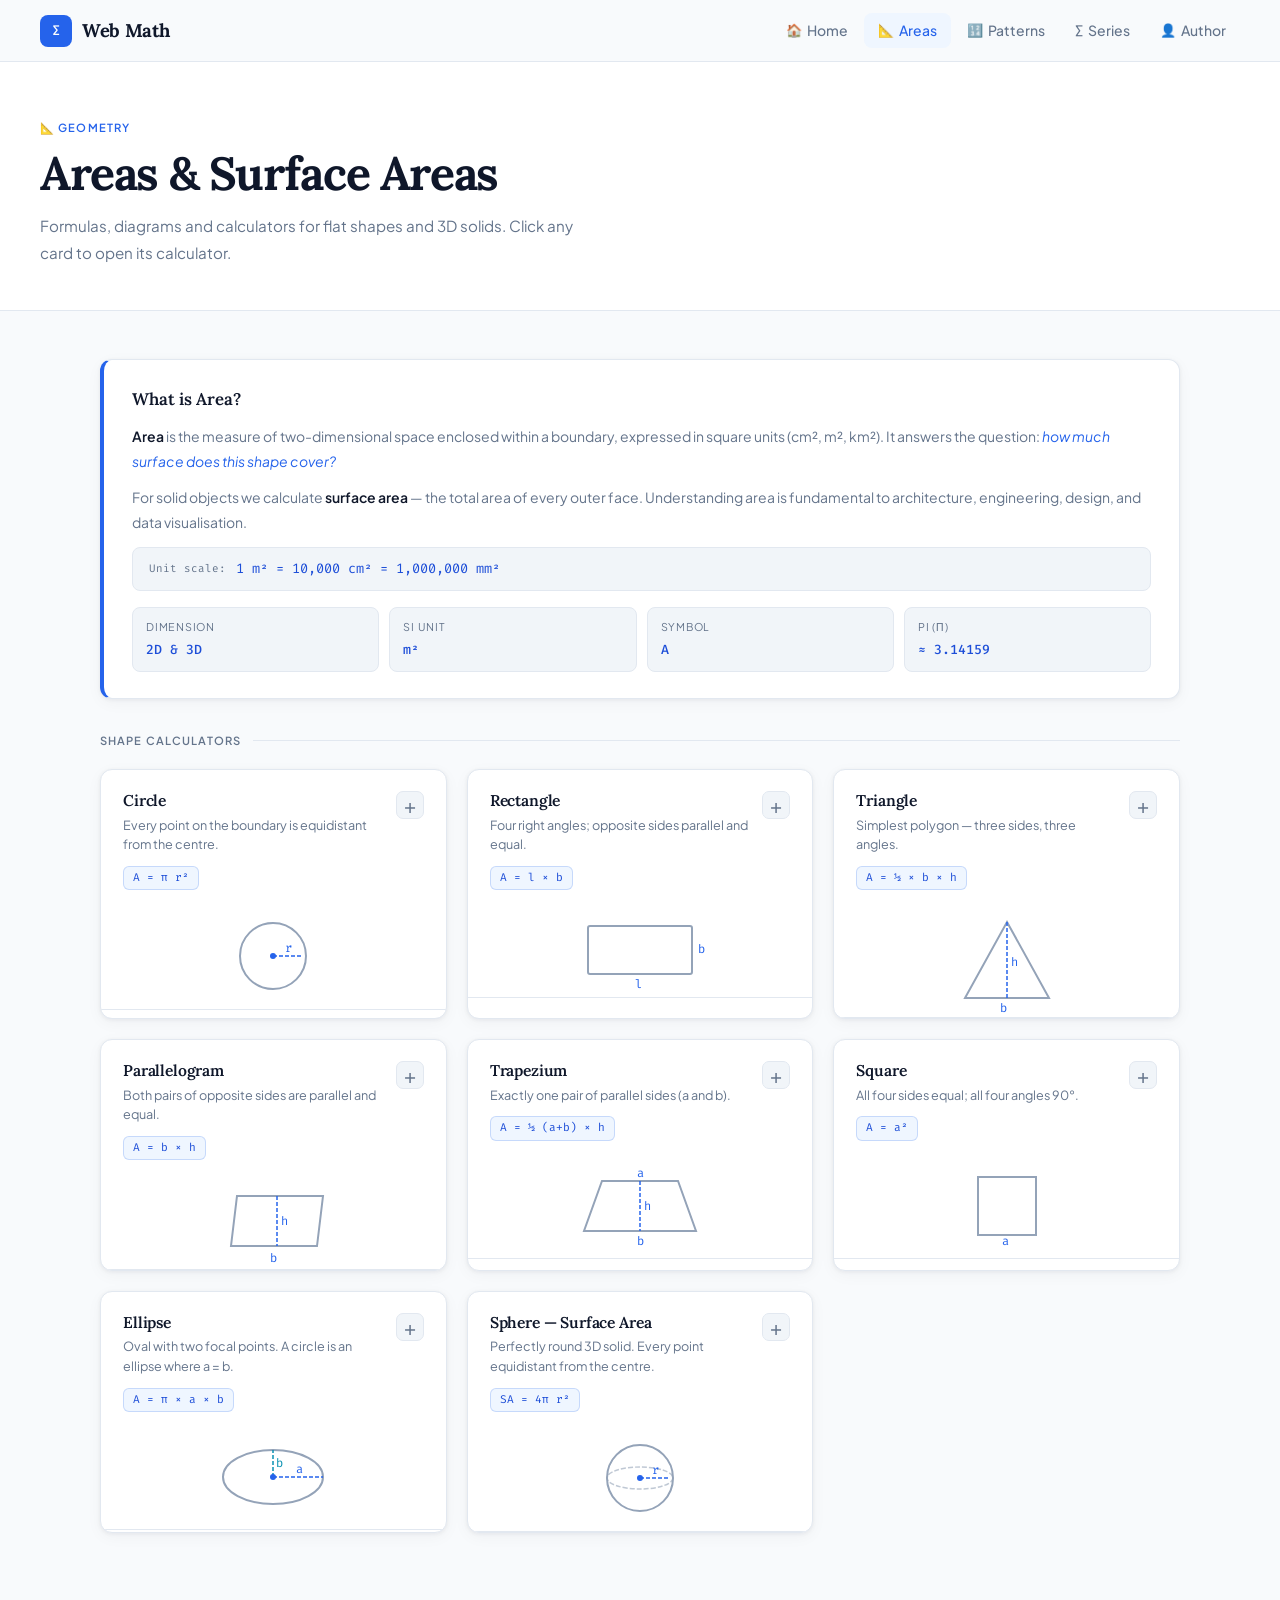
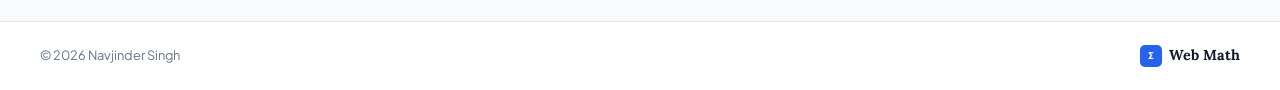
==== commit e63189bd: "Resolving Font Issues" ====
--- a/pages/areas.html
+++ b/pages/areas.html
@@ -1,315 +1,322 @@
 <!DOCTYPE html>
 <html lang="en">
 <head>
-  <meta charset="UTF-8">
-  <meta name="viewport" content="width=device-width, initial-scale=1.0">
-  <meta name="description" content="Learn area formulas of geometric shapes with interactive calculators.">
-  <title>Areas — Web Math</title>
-  <link rel="stylesheet" href="../css/style.css">
+<meta charset="UTF-8">
+<meta name="viewport" content="width=device-width, initial-scale=1.0">
+<meta name="description" content="Learn area formulas for geometric shapes with interactive calculators and theory.">
+<title>Areas — Web Math</title>
+<link rel="preconnect" href="https://fonts.googleapis.com">
+<link rel="preconnect" href="https://fonts.gstatic.com" crossorigin>
+<link href="https://fonts.googleapis.com/css2?family=Lora:ital,wght@0,400;0,600;0,700;1,400&family=Plus+Jakarta+Sans:wght@400;500;600&family=Fira+Code:wght@400;500&display=swap" rel="stylesheet">
+<link rel="stylesheet" href="../css/style.css">
 </head>
 <body>
+
 <nav class="navbar" id="navbar">
-  <a class="logo" href="../index.html"><div class="logo-mark">∑</div>Web Math</a>
+  <a class="logo" href="../index.html"><div class="logo-sq">∑</div>Web Math</a>
   <ul class="nav-links">
-    <li><a href="../index.html">🏠 Home</a></li>
-    <li><a href="areas.html" class="active">📐 Areas</a></li>
-    <li><a href="patterns.html">🔢 Patterns</a></li>
-    <li><a href="series.html">∑ Series</a></li>
-    <li><a href="author.html">👤 Author</a></li>
+    <li><a href="../index.html"><span class="ni">🏠</span> Home</a></li>
+    <li><a href="areas.html" class="active"><span class="ni">📐</span> Areas</a></li>
+    <li><a href="patterns.html"><span class="ni">🔢</span> Patterns</a></li>
+    <li><a href="series.html"><span class="ni">∑</span> Series</a></li>
+    <li><a href="author.html"><span class="ni">👤</span> Author</a></li>
   </ul>
-  <button class="menu-toggle" id="menuToggle" onclick="toggleMenu()" aria-label="Open menu">
+  <button class="hamburger" id="ham" onclick="toggleMenu()" aria-label="Menu">
     <span></span><span></span><span></span>
   </button>
 </nav>
-<nav class="mobile-drawer" id="mobileDrawer">
-  <a href="../index.html"><span class="m-icon">🏠</span>Home</a>
-  <a href="areas.html" class="active"><span class="m-icon">📐</span>Areas</a>
-  <a href="patterns.html"><span class="m-icon">🔢</span>Patterns</a>
-  <a href="series.html"><span class="m-icon">∑</span>Series</a>
-  <a href="author.html"><span class="m-icon">👤</span>Author</a>
+
+<nav class="drawer" id="drawer">
+  <a href="../index.html"><span class="di">🏠</span>Home</a>
+  <a href="areas.html" class="active"><span class="di">📐</span>Areas</a>
+  <a href="patterns.html"><span class="di">🔢</span>Patterns</a>
+  <a href="series.html"><span class="di">∑</span>Series</a>
+  <a href="author.html"><span class="di">👤</span>Author</a>
 </nav>
-<div class="nav-overlay" id="navOverlay" onclick="closeMenu()"></div>
+<div class="overlay" id="overlay" onclick="closeMenu()"></div>
 
 <header class="page-hero">
-  <div class="page-eyebrow">📐 Geometry</div>
+  <div class="page-ey">📐 Geometry</div>
   <h1>Areas &amp; Surface Areas</h1>
-  <p>Learn to measure 2D regions and 3D surfaces through diagrams, formulas, and real-world context. Click any card to open its calculator.</p>
+  <p>Formulas, diagrams and calculators for flat shapes and 3D solids. Click any card to open its calculator.</p>
 </header>
 
 <main>
-  <div class="section-wrap">
-    <div class="theory-panel reveal">
-      <h3>What is Area?</h3>
-      <p><strong>Area</strong> measures the two-dimensional space enclosed within a boundary — expressed in square units (cm², m², km²). It answers: <em>"How much surface does this shape cover?"</em></p>
-      <p>For 3D objects we compute <strong>surface area</strong> — the total area of all outer faces. Understanding area underpins architecture, land surveying, material estimation, and computer graphics.</p>
-      <div class="formula-line"><span class="fl-label">Key unit:</span>1 m² = 10,000 cm² = 1,000,000 mm²</div>
-      <div class="key-grid">
-        <div class="key-cell"><div class="kc-label">Dimension</div><div class="kc-val">2D &amp; 3D</div></div>
-        <div class="key-cell"><div class="kc-label">SI Unit</div><div class="kc-val">m²</div></div>
-        <div class="key-cell"><div class="kc-label">Symbol</div><div class="kc-val">A</div></div>
-        <div class="key-cell"><div class="kc-label">Uses π</div><div class="kc-val">≈ 3.14159</div></div>
-      </div>
-    </div>
-    <div class="section-label">Shape Calculators</div>
-    <div class="cards">
-
-      <!-- CIRCLE -->
-      <div class="card reveal" onclick="toggleCalc(this)">
-        <div class="card-header">
-          <div class="card-header-body">
-            <h2>Circle</h2>
-            <div class="card-sub">Perfectly round plane figure — every point equidistant from centre.</div>
-            <div class="card-formula">A = π r²</div>
-          </div>
-          <div class="card-toggle">+</div>
-        </div>
-        <div class="shape-zone">
-          <svg width="80" height="80">
-            <circle cx="40" cy="40" r="33" fill="none" stroke="#94a3b8" stroke-width="2"/>
-            <line x1="40" y1="40" x2="68" y2="40" stroke="#3b82f6" stroke-width="1.5" stroke-dasharray="3,2"/>
-            <circle cx="40" cy="40" r="3" fill="#3b82f6"/>
-            <text x="51" y="36" fill="#3b82f6" font-size="11" font-family="Fira Code,monospace">r</text>
-          </svg>
-        </div>
-        <div class="calculator hidden" onclick="event.stopPropagation()">
-          <div class="card-theory">The circle's area grows with the <strong>square of the radius</strong>. Doubling r quadruples A. π (≈ 3.14159) is irrational — its digits never repeat and never end.</div>
-          <p class="result"></p>
-          <div class="field-group"><label class="field-label">Radius (r)</label><input type="number" class="input-r" placeholder="e.g. 7" min="0"></div>
-          <div class="btn-group">
-            <button class="btn-primary" onclick="calcCircle(event,this)">Calculate</button>
-            <button class="btn-reset" onclick="resetCard(event,this)">Reset</button>
-            <button class="btn-copy" onclick="copyOutput(event,this)">Copy</button>
-          </div>
-        </div>
-      </div>
-
-      <!-- RECTANGLE -->
-      <div class="card reveal reveal-d1" onclick="toggleCalc(this)">
-        <div class="card-header">
-          <div class="card-header-body">
-            <h2>Rectangle</h2>
-            <div class="card-sub">Quadrilateral with four right angles and opposite sides equal.</div>
-            <div class="card-formula">A = l × b</div>
-          </div>
-          <div class="card-toggle">+</div>
-        </div>
-        <div class="shape-zone">
-          <svg width="120" height="70">
-            <rect x="8" y="10" width="104" height="50" fill="none" stroke="#94a3b8" stroke-width="2" rx="2"/>
-            <text x="58" y="74" text-anchor="middle" fill="#3b82f6" font-size="11" font-family="Fira Code,monospace">l</text>
-            <text x="118" y="38" fill="#3b82f6" font-size="11" font-family="Fira Code,monospace">b</text>
-          </svg>
-        </div>
-        <div class="calculator hidden" onclick="event.stopPropagation()">
-          <div class="card-theory">A rectangle's area = product of its two side lengths. A <strong>square is a special rectangle</strong> (l = b), so A = l². Perimeter = 2(l + b).</div>
-          <p class="result"></p>
-          <div class="field-group"><label class="field-label">Length (l)</label><input type="number" class="input-l" placeholder="e.g. 10" min="0"></div>
-          <div class="field-group"><label class="field-label">Breadth (b)</label><input type="number" class="input-b" placeholder="e.g. 6" min="0"></div>
-          <div class="btn-group">
-            <button class="btn-primary" onclick="calcRectangle(event,this)">Calculate</button>
-            <button class="btn-reset" onclick="resetCard(event,this)">Reset</button>
-            <button class="btn-copy" onclick="copyOutput(event,this)">Copy</button>
-          </div>
-        </div>
-      </div>
-
-      <!-- TRIANGLE -->
-      <div class="card reveal reveal-d2" onclick="toggleCalc(this)">
-        <div class="card-header">
-          <div class="card-header-body">
-            <h2>Triangle</h2>
-            <div class="card-sub">Three-sided polygon — half the area of the parallelogram it forms.</div>
-            <div class="card-formula">A = ½ × b × h</div>
-          </div>
-          <div class="card-toggle">+</div>
-        </div>
-        <div class="shape-zone">
-          <svg width="100" height="90">
-            <polygon points="50,6 92,84 8,84" fill="none" stroke="#94a3b8" stroke-width="2"/>
-            <line x1="50" y1="6" x2="50" y2="84" stroke="#3b82f6" stroke-width="1.5" stroke-dasharray="3,2"/>
-            <text x="54" y="52" fill="#3b82f6" font-size="11" font-family="Fira Code,monospace">h</text>
-            <text x="47" y="98" text-anchor="middle" fill="#3b82f6" font-size="11" font-family="Fira Code,monospace">b</text>
-          </svg>
-        </div>
-        <div class="calculator hidden" onclick="event.stopPropagation()">
-          <div class="card-theory">If only three sides are known, use <strong>Heron's formula</strong>: A = √(s(s−a)(s−b)(s−c)), where s = (a+b+c)/2. Height h must be perpendicular to the base.</div>
-          <p class="result"></p>
-          <div class="field-group"><label class="field-label">Base (b)</label><input type="number" class="input-b" placeholder="e.g. 8" min="0"></div>
-          <div class="field-group"><label class="field-label">Height (h)</label><input type="number" class="input-h" placeholder="e.g. 5" min="0"></div>
-          <div class="btn-group">
-            <button class="btn-primary" onclick="calcTriangle(event,this)">Calculate</button>
-            <button class="btn-reset" onclick="resetCard(event,this)">Reset</button>
-            <button class="btn-copy" onclick="copyOutput(event,this)">Copy</button>
-          </div>
-        </div>
-      </div>
-
-      <!-- PARALLELOGRAM -->
-      <div class="card reveal" onclick="toggleCalc(this)">
-        <div class="card-header">
-          <div class="card-header-body">
-            <h2>Parallelogram</h2>
-            <div class="card-sub">Quadrilateral with both pairs of opposite sides parallel and equal.</div>
-            <div class="card-formula">A = b × h</div>
-          </div>
-          <div class="card-toggle">+</div>
-        </div>
-        <div class="shape-zone">
-          <svg width="120" height="72">
-            <polygon points="18,62 102,62 110,10 26,10" fill="none" stroke="#94a3b8" stroke-width="2"/>
-            <line x1="64" y1="10" x2="64" y2="62" stroke="#3b82f6" stroke-width="1.5" stroke-dasharray="3,2"/>
-            <text x="60" y="77" text-anchor="middle" fill="#3b82f6" font-size="11" font-family="Fira Code,monospace">b</text>
-            <text x="68" y="40" fill="#3b82f6" font-size="11" font-family="Fira Code,monospace">h</text>
-          </svg>
-        </div>
-        <div class="calculator hidden" onclick="event.stopPropagation()">
-          <div class="card-theory">A parallelogram can be <strong>sheared into a rectangle</strong> with same base and height — hence same area. h is always perpendicular to the base, not the slanted side.</div>
-          <p class="result"></p>
-          <div class="field-group"><label class="field-label">Base (b)</label><input type="number" class="input-b" placeholder="e.g. 10" min="0"></div>
-          <div class="field-group"><label class="field-label">Height (h)</label><input type="number" class="input-h" placeholder="e.g. 4" min="0"></div>
-          <div class="btn-group">
-            <button class="btn-primary" onclick="calcPara(event,this)">Calculate</button>
-            <button class="btn-reset" onclick="resetCard(event,this)">Reset</button>
-            <button class="btn-copy" onclick="copyOutput(event,this)">Copy</button>
-          </div>
-        </div>
-      </div>
-
-      <!-- TRAPEZIUM -->
-      <div class="card reveal reveal-d1" onclick="toggleCalc(this)">
-        <div class="card-header">
-          <div class="card-header-body">
-            <h2>Trapezium</h2>
-            <div class="card-sub">Quadrilateral with exactly one pair of parallel sides (a and b).</div>
-            <div class="card-formula">A = ½(a + b) × h</div>
-          </div>
-          <div class="card-toggle">+</div>
-        </div>
-        <div class="shape-zone">
-          <svg width="130" height="80">
-            <polygon points="26,14 104,14 122,66 8,66" fill="none" stroke="#94a3b8" stroke-width="2"/>
-            <line x1="65" y1="14" x2="65" y2="66" stroke="#3b82f6" stroke-width="1.5" stroke-dasharray="3,2"/>
-            <text x="65" y="10" text-anchor="middle" fill="#3b82f6" font-size="11" font-family="Fira Code,monospace">a</text>
-            <text x="65" y="79" text-anchor="middle" fill="#3b82f6" font-size="11" font-family="Fira Code,monospace">b</text>
-            <text x="69" y="44" fill="#3b82f6" font-size="11" font-family="Fira Code,monospace">h</text>
-          </svg>
-        </div>
-        <div class="calculator hidden" onclick="event.stopPropagation()">
-          <div class="card-theory">Think of a trapezium as the <strong>average of two rectangles</strong> — one with base a and one with base b — giving (a+b)/2 × h. Common in architecture and cross-section calculations.</div>
-          <p class="result"></p>
-          <div class="field-group"><label class="field-label">Parallel side a (top)</label><input type="number" class="input-a" placeholder="e.g. 6" min="0"></div>
-          <div class="field-group"><label class="field-label">Parallel side b (bottom)</label><input type="number" class="input-b" placeholder="e.g. 10" min="0"></div>
-          <div class="field-group"><label class="field-label">Height (h)</label><input type="number" class="input-h" placeholder="e.g. 4" min="0"></div>
-          <div class="btn-group">
-            <button class="btn-primary" onclick="calcTrap(event,this)">Calculate</button>
-            <button class="btn-reset" onclick="resetCard(event,this)">Reset</button>
-            <button class="btn-copy" onclick="copyOutput(event,this)">Copy</button>
-          </div>
-        </div>
-      </div>
-
-      <!-- SQUARE -->
-      <div class="card reveal reveal-d2" onclick="toggleCalc(this)">
-        <div class="card-header">
-          <div class="card-header-body">
-            <h2>Square</h2>
-            <div class="card-sub">Regular quadrilateral — all four sides equal and all angles 90°.</div>
-            <div class="card-formula">A = a²</div>
-          </div>
-          <div class="card-toggle">+</div>
-        </div>
-        <div class="shape-zone">
-          <svg width="80" height="80">
-            <rect x="10" y="10" width="60" height="60" fill="none" stroke="#94a3b8" stroke-width="2"/>
-            <text x="38" y="78" text-anchor="middle" fill="#3b82f6" font-size="11" font-family="Fira Code,monospace">a</text>
-          </svg>
-        </div>
-        <div class="calculator hidden" onclick="event.stopPropagation()">
-          <div class="card-theory">The word <em>"square"</em> in algebra (x²) comes from this shape. Multiplying a number by itself gives the area of a square with that side. Its diagonal = a√2.</div>
-          <p class="result"></p>
-          <div class="field-group"><label class="field-label">Side (a)</label><input type="number" class="input-a" placeholder="e.g. 5" min="0"></div>
-          <div class="btn-group">
-            <button class="btn-primary" onclick="calcSquare(event,this)">Calculate</button>
-            <button class="btn-reset" onclick="resetCard(event,this)">Reset</button>
-            <button class="btn-copy" onclick="copyOutput(event,this)">Copy</button>
-          </div>
-        </div>
-      </div>
-
-      <!-- ELLIPSE -->
-      <div class="card reveal" onclick="toggleCalc(this)">
-        <div class="card-header">
-          <div class="card-header-body">
-            <h2>Ellipse</h2>
-            <div class="card-sub">Oval curve with two focal points. A circle is a special ellipse (a = b).</div>
-            <div class="card-formula">A = π × a × b</div>
-          </div>
-          <div class="card-toggle">+</div>
-        </div>
-        <div class="shape-zone">
-          <svg width="120" height="80">
-            <ellipse cx="60" cy="40" rx="52" ry="28" fill="none" stroke="#94a3b8" stroke-width="2"/>
-            <line x1="60" y1="40" x2="112" y2="40" stroke="#3b82f6" stroke-width="1.5" stroke-dasharray="3,2"/>
-            <line x1="60" y1="40" x2="60" y2="12" stroke="#0891b2" stroke-width="1.5" stroke-dasharray="3,2"/>
-            <circle cx="60" cy="40" r="3" fill="#3b82f6"/>
-            <text x="83" y="36" fill="#3b82f6" font-size="11" font-family="Fira Code,monospace">a</text>
-            <text x="63" y="30" fill="#0891b2" font-size="11" font-family="Fira Code,monospace">b</text>
-          </svg>
-        </div>
-        <div class="calculator hidden" onclick="event.stopPropagation()">
-          <div class="card-theory">Planets orbit the Sun in <strong>ellipses</strong> (Kepler's First Law). The formula πab generalises πr² — replace r² with a×b. The perimeter of an ellipse has no simple exact formula.</div>
-          <p class="result"></p>
-          <div class="field-group"><label class="field-label">Semi-major axis (a)</label><input type="number" class="input-a" placeholder="e.g. 8" min="0"></div>
-          <div class="field-group"><label class="field-label">Semi-minor axis (b)</label><input type="number" class="input-b" placeholder="e.g. 5" min="0"></div>
-          <div class="btn-group">
-            <button class="btn-primary" onclick="calcEllipse(event,this)">Calculate</button>
-            <button class="btn-reset" onclick="resetCard(event,this)">Reset</button>
-            <button class="btn-copy" onclick="copyOutput(event,this)">Copy</button>
-          </div>
-        </div>
-      </div>
-
-      <!-- SPHERE -->
-      <div class="card reveal reveal-d1" onclick="toggleCalc(this)">
-        <div class="card-header">
-          <div class="card-header-body">
-            <h2>Sphere (Surface Area)</h2>
-            <div class="card-sub">Perfectly round 3D solid — every surface point equidistant from centre.</div>
-            <div class="card-formula">SA = 4π r²</div>
-          </div>
-          <div class="card-toggle">+</div>
-        </div>
-        <div class="shape-zone">
-          <svg width="80" height="80">
-            <circle cx="40" cy="40" r="33" fill="none" stroke="#94a3b8" stroke-width="2"/>
-            <ellipse cx="40" cy="40" rx="33" ry="12" fill="none" stroke="#94a3b8" stroke-width="1.5" stroke-dasharray="4,2" opacity=".6"/>
-            <line x1="40" y1="40" x2="68" y2="40" stroke="#3b82f6" stroke-width="1.5" stroke-dasharray="3,2"/>
-            <circle cx="40" cy="40" r="3" fill="#3b82f6"/>
-            <text x="51" y="36" fill="#3b82f6" font-size="11" font-family="Fira Code,monospace">r</text>
-          </svg>
-        </div>
-        <div class="calculator hidden" onclick="event.stopPropagation()">
-          <div class="card-theory">The surface area of a sphere equals <strong>exactly 4 circles of radius r</strong> — a beautiful result proved by Archimedes. Surface-area-to-volume ratio = 3/r, key in biology (cell size limits).</div>
-          <p class="result"></p>
-          <div class="field-group"><label class="field-label">Radius (r)</label><input type="number" class="input-r" placeholder="e.g. 6" min="0"></div>
-          <div class="btn-group">
-            <button class="btn-primary" onclick="calcSphere(event,this)">Calculate</button>
-            <button class="btn-reset" onclick="resetCard(event,this)">Reset</button>
-            <button class="btn-copy" onclick="copyOutput(event,this)">Copy</button>
-          </div>
-        </div>
-      </div>
-
+<div class="wrap">
+
+  <div class="theory reveal">
+    <h3>What is Area?</h3>
+    <p><strong>Area</strong> is the measure of two-dimensional space enclosed within a boundary, expressed in square units (cm², m², km²). It answers the question: <em>how much surface does this shape cover?</em></p>
+    <p>For solid objects we calculate <strong>surface area</strong> — the total area of every outer face. Understanding area is fundamental to architecture, engineering, design, and data visualisation.</p>
+    <div class="fline"><span class="fl">Unit scale:</span> 1 m² = 10,000 cm² = 1,000,000 mm²</div>
+    <div class="kgrid">
+      <div class="kcell"><div class="kcell-l">Dimension</div><div class="kcell-v">2D &amp; 3D</div></div>
+      <div class="kcell"><div class="kcell-l">SI unit</div><div class="kcell-v">m²</div></div>
+      <div class="kcell"><div class="kcell-l">Symbol</div><div class="kcell-v">A</div></div>
+      <div class="kcell"><div class="kcell-l">Pi (π)</div><div class="kcell-v">≈ 3.14159</div></div>
     </div>
   </div>
+
+  <div class="sec-label">Shape Calculators</div>
+  <div class="cgrid">
+
+    <!-- CIRCLE -->
+    <div class="ccard reveal" onclick="toggleCalc(this)">
+      <div class="cheader">
+        <div class="cheader-body">
+          <h2>Circle</h2>
+          <div class="csub">Every point on the boundary is equidistant from the centre.</div>
+          <div class="cformula">A = π r²</div>
+        </div>
+        <div class="ctog">+</div>
+      </div>
+      <div class="cshape">
+        <svg width="80" height="80">
+          <circle cx="40" cy="40" r="33" fill="none" stroke="#94a3b8" stroke-width="2"/>
+          <line x1="40" y1="40" x2="70" y2="40" stroke="#2563eb" stroke-width="1.5" stroke-dasharray="4,2"/>
+          <circle cx="40" cy="40" r="3" fill="#2563eb"/>
+          <text x="52" y="36" fill="#2563eb" font-size="12" font-family="Fira Code,monospace">r</text>
+        </svg>
+      </div>
+      <div class="cbody" onclick="event.stopPropagation()">
+        <div class="cnote">The area grows with the <strong>square of the radius</strong> — doubling r quadruples the area. π is irrational; its digits never repeat.</div>
+        <p class="result"></p>
+        <div class="fg"><label class="fl-lbl">Radius (r)</label><input type="number" class="ir" placeholder="e.g. 7" min="0"></div>
+        <div class="brow">
+          <button class="b-calc" onclick="calcCircle(event,this)">Calculate</button>
+          <button class="b-reset" onclick="resetCard(event,this)">Reset</button>
+          <button class="b-copy" onclick="copyOut(event,this)">Copy</button>
+        </div>
+      </div>
+    </div>
+
+    <!-- RECTANGLE -->
+    <div class="ccard reveal d1" onclick="toggleCalc(this)">
+      <div class="cheader">
+        <div class="cheader-body">
+          <h2>Rectangle</h2>
+          <div class="csub">Four right angles; opposite sides parallel and equal.</div>
+          <div class="cformula">A = l × b</div>
+        </div>
+        <div class="ctog">+</div>
+      </div>
+      <div class="cshape">
+        <svg width="120" height="68">
+          <rect x="8" y="10" width="104" height="48" fill="none" stroke="#94a3b8" stroke-width="2" rx="2"/>
+          <text x="58" y="72" text-anchor="middle" fill="#2563eb" font-size="12" font-family="Fira Code,monospace">l</text>
+          <text x="118" y="37" fill="#2563eb" font-size="12" font-family="Fira Code,monospace">b</text>
+        </svg>
+      </div>
+      <div class="cbody" onclick="event.stopPropagation()">
+        <div class="cnote">A square is a special rectangle where l = b, giving A = l². Perimeter = 2(l + b). All rectangles can tile a plane without gaps.</div>
+        <p class="result"></p>
+        <div class="fg"><label class="fl-lbl">Length (l)</label><input type="number" class="il" placeholder="e.g. 10" min="0"></div>
+        <div class="fg"><label class="fl-lbl">Breadth (b)</label><input type="number" class="ib" placeholder="e.g. 6" min="0"></div>
+        <div class="brow">
+          <button class="b-calc" onclick="calcRect(event,this)">Calculate</button>
+          <button class="b-reset" onclick="resetCard(event,this)">Reset</button>
+          <button class="b-copy" onclick="copyOut(event,this)">Copy</button>
+        </div>
+      </div>
+    </div>
+
+    <!-- TRIANGLE -->
+    <div class="ccard reveal d2" onclick="toggleCalc(this)">
+      <div class="cheader">
+        <div class="cheader-body">
+          <h2>Triangle</h2>
+          <div class="csub">Simplest polygon — three sides, three angles.</div>
+          <div class="cformula">A = ½ × b × h</div>
+        </div>
+        <div class="ctog">+</div>
+      </div>
+      <div class="cshape">
+        <svg width="100" height="88">
+          <polygon points="50,6 92,82 8,82" fill="none" stroke="#94a3b8" stroke-width="2"/>
+          <line x1="50" y1="6" x2="50" y2="82" stroke="#2563eb" stroke-width="1.5" stroke-dasharray="4,2"/>
+          <text x="54" y="50" fill="#2563eb" font-size="12" font-family="Fira Code,monospace">h</text>
+          <text x="46" y="96" text-anchor="middle" fill="#2563eb" font-size="12" font-family="Fira Code,monospace">b</text>
+        </svg>
+      </div>
+      <div class="cbody" onclick="event.stopPropagation()">
+        <div class="cnote">h must be <strong>perpendicular</strong> to the base. If only three sides are known use Heron's formula: A = √(s(s−a)(s−b)(s−c)), s = (a+b+c)/2.</div>
+        <p class="result"></p>
+        <div class="fg"><label class="fl-lbl">Base (b)</label><input type="number" class="ib" placeholder="e.g. 8" min="0"></div>
+        <div class="fg"><label class="fl-lbl">Height (h)</label><input type="number" class="ih" placeholder="e.g. 5" min="0"></div>
+        <div class="brow">
+          <button class="b-calc" onclick="calcTri(event,this)">Calculate</button>
+          <button class="b-reset" onclick="resetCard(event,this)">Reset</button>
+          <button class="b-copy" onclick="copyOut(event,this)">Copy</button>
+        </div>
+      </div>
+    </div>
+
+    <!-- PARALLELOGRAM -->
+    <div class="ccard reveal" onclick="toggleCalc(this)">
+      <div class="cheader">
+        <div class="cheader-body">
+          <h2>Parallelogram</h2>
+          <div class="csub">Both pairs of opposite sides are parallel and equal.</div>
+          <div class="cformula">A = b × h</div>
+        </div>
+        <div class="ctog">+</div>
+      </div>
+      <div class="cshape">
+        <svg width="120" height="70">
+          <polygon points="18,60 104,60 110,10 24,10" fill="none" stroke="#94a3b8" stroke-width="2"/>
+          <line x1="64" y1="10" x2="64" y2="60" stroke="#2563eb" stroke-width="1.5" stroke-dasharray="4,2"/>
+          <text x="60" y="76" text-anchor="middle" fill="#2563eb" font-size="12" font-family="Fira Code,monospace">b</text>
+          <text x="68" y="39" fill="#2563eb" font-size="12" font-family="Fira Code,monospace">h</text>
+        </svg>
+      </div>
+      <div class="cbody" onclick="event.stopPropagation()">
+        <div class="cnote">A parallelogram can be <strong>sheared into a rectangle</strong> of equal area — hence A = b × h. The height is always perpendicular to the base, not the slant side.</div>
+        <p class="result"></p>
+        <div class="fg"><label class="fl-lbl">Base (b)</label><input type="number" class="ib" placeholder="e.g. 10" min="0"></div>
+        <div class="fg"><label class="fl-lbl">Height (h)</label><input type="number" class="ih" placeholder="e.g. 4" min="0"></div>
+        <div class="brow">
+          <button class="b-calc" onclick="calcPara(event,this)">Calculate</button>
+          <button class="b-reset" onclick="resetCard(event,this)">Reset</button>
+          <button class="b-copy" onclick="copyOut(event,this)">Copy</button>
+        </div>
+      </div>
+    </div>
+
+    <!-- TRAPEZIUM -->
+    <div class="ccard reveal d1" onclick="toggleCalc(this)">
+      <div class="cheader">
+        <div class="cheader-body">
+          <h2>Trapezium</h2>
+          <div class="csub">Exactly one pair of parallel sides (a and b).</div>
+          <div class="cformula">A = ½ (a+b) × h</div>
+        </div>
+        <div class="ctog">+</div>
+      </div>
+      <div class="cshape">
+        <svg width="128" height="78">
+          <polygon points="26,14 102,14 120,64 8,64" fill="none" stroke="#94a3b8" stroke-width="2"/>
+          <line x1="64" y1="14" x2="64" y2="64" stroke="#2563eb" stroke-width="1.5" stroke-dasharray="4,2"/>
+          <text x="64" y="10" text-anchor="middle" fill="#2563eb" font-size="12" font-family="Fira Code,monospace">a</text>
+          <text x="64" y="78" text-anchor="middle" fill="#2563eb" font-size="12" font-family="Fira Code,monospace">b</text>
+          <text x="68" y="43" fill="#2563eb" font-size="12" font-family="Fira Code,monospace">h</text>
+        </svg>
+      </div>
+      <div class="cbody" onclick="event.stopPropagation()">
+        <div class="cnote">Think of it as the <strong>average of two rectangles</strong>: one of base a, one of base b, both of height h. Common in architecture and cross-section engineering problems.</div>
+        <p class="result"></p>
+        <div class="fg"><label class="fl-lbl">Top side (a)</label><input type="number" class="ia" placeholder="e.g. 6" min="0"></div>
+        <div class="fg"><label class="fl-lbl">Bottom side (b)</label><input type="number" class="ib" placeholder="e.g. 10" min="0"></div>
+        <div class="fg"><label class="fl-lbl">Height (h)</label><input type="number" class="ih" placeholder="e.g. 4" min="0"></div>
+        <div class="brow">
+          <button class="b-calc" onclick="calcTrap(event,this)">Calculate</button>
+          <button class="b-reset" onclick="resetCard(event,this)">Reset</button>
+          <button class="b-copy" onclick="copyOut(event,this)">Copy</button>
+        </div>
+      </div>
+    </div>
+
+    <!-- SQUARE -->
+    <div class="ccard reveal d2" onclick="toggleCalc(this)">
+      <div class="cheader">
+        <div class="cheader-body">
+          <h2>Square</h2>
+          <div class="csub">All four sides equal; all four angles 90°.</div>
+          <div class="cformula">A = a²</div>
+        </div>
+        <div class="ctog">+</div>
+      </div>
+      <div class="cshape">
+        <svg width="78" height="78">
+          <rect x="10" y="10" width="58" height="58" fill="none" stroke="#94a3b8" stroke-width="2"/>
+          <text x="37" y="78" text-anchor="middle" fill="#2563eb" font-size="12" font-family="Fira Code,monospace">a</text>
+        </svg>
+      </div>
+      <div class="cbody" onclick="event.stopPropagation()">
+        <div class="cnote">The word <em>square</em> in algebra (x²) comes directly from this shape — multiplying a number by itself gives the area of a square with that side length. Diagonal = a√2.</div>
+        <p class="result"></p>
+        <div class="fg"><label class="fl-lbl">Side (a)</label><input type="number" class="ia" placeholder="e.g. 5" min="0"></div>
+        <div class="brow">
+          <button class="b-calc" onclick="calcSq(event,this)">Calculate</button>
+          <button class="b-reset" onclick="resetCard(event,this)">Reset</button>
+          <button class="b-copy" onclick="copyOut(event,this)">Copy</button>
+        </div>
+      </div>
+    </div>
+
+    <!-- ELLIPSE -->
+    <div class="ccard reveal" onclick="toggleCalc(this)">
+      <div class="cheader">
+        <div class="cheader-body">
+          <h2>Ellipse</h2>
+          <div class="csub">Oval with two focal points. A circle is an ellipse where a = b.</div>
+          <div class="cformula">A = π × a × b</div>
+        </div>
+        <div class="ctog">+</div>
+      </div>
+      <div class="cshape">
+        <svg width="118" height="78">
+          <ellipse cx="59" cy="39" rx="50" ry="27" fill="none" stroke="#94a3b8" stroke-width="2"/>
+          <line x1="59" y1="39" x2="109" y2="39" stroke="#2563eb" stroke-width="1.5" stroke-dasharray="4,2"/>
+          <line x1="59" y1="39" x2="59" y2="12" stroke="#0891b2" stroke-width="1.5" stroke-dasharray="4,2"/>
+          <circle cx="59" cy="39" r="3" fill="#2563eb"/>
+          <text x="82" y="35" fill="#2563eb" font-size="12" font-family="Fira Code,monospace">a</text>
+          <text x="62" y="29" fill="#0891b2" font-size="12" font-family="Fira Code,monospace">b</text>
+        </svg>
+      </div>
+      <div class="cbody" onclick="event.stopPropagation()">
+        <div class="cnote">Planets orbit the Sun in <strong>ellipses</strong> (Kepler's First Law, 1609). The formula πab directly generalises πr². Interestingly the perimeter of an ellipse has no simple closed form.</div>
+        <p class="result"></p>
+        <div class="fg"><label class="fl-lbl">Semi-major axis (a)</label><input type="number" class="ia" placeholder="e.g. 8" min="0"></div>
+        <div class="fg"><label class="fl-lbl">Semi-minor axis (b)</label><input type="number" class="ib" placeholder="e.g. 5" min="0"></div>
+        <div class="brow">
+          <button class="b-calc" onclick="calcEllipse(event,this)">Calculate</button>
+          <button class="b-reset" onclick="resetCard(event,this)">Reset</button>
+          <button class="b-copy" onclick="copyOut(event,this)">Copy</button>
+        </div>
+      </div>
+    </div>
+
+    <!-- SPHERE -->
+    <div class="ccard reveal d1" onclick="toggleCalc(this)">
+      <div class="cheader">
+        <div class="cheader-body">
+          <h2>Sphere — Surface Area</h2>
+          <div class="csub">Perfectly round 3D solid. Every point equidistant from the centre.</div>
+          <div class="cformula">SA = 4π r²</div>
+        </div>
+        <div class="ctog">+</div>
+      </div>
+      <div class="cshape">
+        <svg width="80" height="80">
+          <circle cx="40" cy="40" r="33" fill="none" stroke="#94a3b8" stroke-width="2"/>
+          <ellipse cx="40" cy="40" rx="33" ry="11" fill="none" stroke="#94a3b8" stroke-width="1.5" stroke-dasharray="5,2" opacity=".6"/>
+          <line x1="40" y1="40" x2="70" y2="40" stroke="#2563eb" stroke-width="1.5" stroke-dasharray="4,2"/>
+          <circle cx="40" cy="40" r="3" fill="#2563eb"/>
+          <text x="52" y="36" fill="#2563eb" font-size="12" font-family="Fira Code,monospace">r</text>
+        </svg>
+      </div>
+      <div class="cbody" onclick="event.stopPropagation()">
+        <div class="cnote">The surface of a sphere equals <strong>exactly 4 great circles</strong> of radius r — proved by Archimedes. The surface-area-to-volume ratio is 3/r, which limits biological cell size.</div>
+        <p class="result"></p>
+        <div class="fg"><label class="fl-lbl">Radius (r)</label><input type="number" class="ir" placeholder="e.g. 6" min="0"></div>
+        <div class="brow">
+          <button class="b-calc" onclick="calcSphere(event,this)">Calculate</button>
+          <button class="b-reset" onclick="resetCard(event,this)">Reset</button>
+          <button class="b-copy" onclick="copyOut(event,this)">Copy</button>
+        </div>
+      </div>
+    </div>
+
+  </div><!-- /cgrid -->
+</div><!-- /wrap -->
 </main>
 
 <footer>
   <p>© 2026 Navjinder Singh</p>
-  <div class="footer-brand"><div class="footer-mark">∑</div>Web Math</div>
+  <div class="f-brand"><div class="f-sq">∑</div>Web Math</div>
 </footer>
-<div class="toast" id="toast"><span class="toast-icon">✓</span><span id="toastMsg">Done!</span></div>
-<button class="scroll-top" id="scrollTopBtn" onclick="scrollToTop()" aria-label="Scroll to top">↑</button>
+<div class="toast" id="toast"><span class="t-ico">✓</span><span id="tmsg">Done!</span></div>
+<button class="s2t" id="s2t" onclick="scrollTop()" aria-label="Back to top">↑</button>
 <script src="../js/main.js"></script>
 </body>
 </html>
--- a/css/style.css
+++ b/css/style.css
@@ -1,916 +1,768 @@
-/* ══════════════════════════════════════
-   WEB MATH — style.css
-   Tokens, reset, navbar, pages, cards,
-   forms, footer, responsive, animations
-══════════════════════════════════════ */
-
-@import url('https://fonts.googleapis.com/css2?family=Lora:ital,wght@0,400;0,600;0,700;1,400&family=Plus+Jakarta+Sans:wght@300;400;500;600&family=Fira+Code:wght@400;500&display=swap');
-
-/* ── Tokens ── */
+/* ============================================
+   WEB MATH  |  style.css
+   Clean, honest design — no frameworks
+   Works on GitHub Pages, mobile, desktop
+   ============================================ */
+
+/* ---------- TOKENS ---------- */
 :root {
-  --primary:    #f1f5f9;
-  --secondary:  #e2e8f0;
-  --accent:     #3b82f6;
-  --accent-dk:  #1d4ed8;
-  --accent-lt:  #dbeafe;
-  --text:       #0f172a;
-  --muted:      #64748b;
-  --card:       #ffffff;
-  --border:     #e2e8f0;
-
-  --shadow-sm:  0 1px 3px rgba(15,23,42,.06), 0 4px 12px rgba(15,23,42,.04);
-  --shadow:     0 4px 12px rgba(15,23,42,.08), 0 12px 32px rgba(15,23,42,.06);
-  --shadow-lg:  0 8px 24px rgba(15,23,42,.12), 0 24px 56px rgba(15,23,42,.10);
-
-  --radius:     14px;
-  --radius-sm:  8px;
-  --radius-xs:  6px;
-
-  --ff-head: 'Lora', Georgia, serif;
-  --ff-body: 'Plus Jakarta Sans', system-ui, sans-serif;
-  --ff-mono: 'Fira Code', monospace;
-
-  --nav-h:  64px;
-  --ease:   cubic-bezier(.4,0,.2,1);
+  --bg:        #f8fafc;
+  --bg-card:   #ffffff;
+  --bg-soft:   #f1f5f9;
+  --line:      #e2e8f0;
+  --line-mid:  #cbd5e1;
+  --blue:      #2563eb;
+  --blue-dk:   #1d4ed8;
+  --blue-lt:   #eff6ff;
+  --blue-ring: rgba(37,99,235,.15);
+  --ink:       #0f172a;
+  --ink-mid:   #334155;
+  --ink-soft:  #64748b;
+  --green:     #16a34a;
+  --teal:      #0891b2;
+  --amber:     #d97706;
+
+  --r:    12px;
+  --r-sm: 8px;
+  --r-xs: 6px;
+  --nav:  62px;
+
+  --sh-sm: 0 1px 4px rgba(15,23,42,.06), 0 4px 16px rgba(15,23,42,.04);
+  --sh:    0 4px 16px rgba(15,23,42,.08), 0 16px 40px rgba(15,23,42,.06);
+  --sh-lg: 0 8px 32px rgba(15,23,42,.12), 0 32px 64px rgba(15,23,42,.08);
+
+  --ease: cubic-bezier(.4,0,.2,1);
   --spring: cubic-bezier(.34,1.56,.64,1);
 }
 
-/* ── Reset ── */
+/* ---------- RESET ---------- */
 *, *::before, *::after { box-sizing: border-box; margin: 0; padding: 0; }
-html { scroll-behavior: smooth; font-size: 16px; }
+html { scroll-behavior: smooth; -webkit-text-size-adjust: 100%; }
 
 body {
-  font-family: var(--ff-body);
-  background: var(--primary);
-  color: var(--text);
+  font-family: 'Plus Jakarta Sans', 'Segoe UI', system-ui, -apple-system, sans-serif;
+  background: var(--bg);
+  color: var(--ink);
   line-height: 1.65;
+  -webkit-font-smoothing: antialiased;
+  -moz-osx-font-smoothing: grayscale;
   overflow-x: hidden;
-  -webkit-font-smoothing: antialiased;
-  padding-top: var(--nav-h);
-}
-
-::-webkit-scrollbar        { width: 6px; }
-::-webkit-scrollbar-track  { background: var(--primary); }
-::-webkit-scrollbar-thumb  { background: #cbd5e1; border-radius: 99px; }
-::-webkit-scrollbar-thumb:hover { background: #94a3b8; }
+  padding-top: var(--nav);
+}
 
 img { max-width: 100%; display: block; }
-h1,h2,h3 { font-weight: 600; line-height: 1.25; }
-
-/* ══════════════════════════════════════
-   SCROLL REVEAL
-══════════════════════════════════════ */
+
+/* Scrollbar */
+::-webkit-scrollbar       { width: 5px; }
+::-webkit-scrollbar-track { background: var(--bg); }
+::-webkit-scrollbar-thumb { background: var(--line-mid); border-radius: 99px; }
+::-webkit-scrollbar-thumb:hover { background: var(--ink-soft); }
+
+/* ---------- SCROLL REVEAL ---------- */
 .reveal {
   opacity: 0;
-  transform: translateY(22px);
-  transition: opacity .55s var(--ease), transform .55s var(--ease);
-}
-.reveal.visible { opacity: 1; transform: translateY(0); }
-.reveal-d1 { transition-delay: .08s; }
-.reveal-d2 { transition-delay: .16s; }
-.reveal-d3 { transition-delay: .24s; }
-.reveal-d4 { transition-delay: .32s; }
-.reveal-d5 { transition-delay: .40s; }
-
-/* ══════════════════════════════════════
+  transform: translateY(20px);
+  transition: opacity .5s var(--ease), transform .5s var(--ease);
+}
+.reveal.in { opacity: 1; transform: translateY(0); }
+.d1 { transition-delay: .07s; }
+.d2 { transition-delay: .14s; }
+.d3 { transition-delay: .21s; }
+.d4 { transition-delay: .28s; }
+.d5 { transition-delay: .35s; }
+
+/* ============================================
    NAVBAR
-══════════════════════════════════════ */
+   ============================================ */
 .navbar {
   position: fixed;
-  top: 0; left: 0; right: 0;
-  z-index: 1000;
-  height: var(--nav-h);
+  inset: 0 0 auto 0;
+  z-index: 900;
+  height: var(--nav);
   display: flex;
   align-items: center;
   justify-content: space-between;
-  padding: 0 32px;
-  background: rgba(241,245,249,.90);
-  backdrop-filter: blur(20px) saturate(160%);
-  -webkit-backdrop-filter: blur(20px) saturate(160%);
-  border-bottom: 1px solid var(--border);
-  transition: height .3s var(--ease), box-shadow .3s var(--ease), background .3s var(--ease);
-}
-
-.navbar.shrink {
+  padding: 0 40px;
+  background: rgba(248,250,252,.92);
+  backdrop-filter: blur(16px) saturate(160%);
+  -webkit-backdrop-filter: blur(16px) saturate(160%);
+  border-bottom: 1px solid var(--line);
+  transition: height .28s var(--ease), box-shadow .28s var(--ease);
+}
+.navbar.scrolled {
   height: 54px;
-  box-shadow: 0 4px 24px rgba(15,23,42,.08);
-  background: rgba(241,245,249,.97);
+  box-shadow: var(--sh-sm);
 }
 
 /* Logo */
 .logo {
-  font-family: var(--ff-head);
-  font-size: 1.2rem;
-  font-weight: 700;
-  color: var(--text);
-  cursor: pointer;
   display: flex;
   align-items: center;
-  gap: 9px;
+  gap: 10px;
   text-decoration: none;
+  color: var(--ink);
+  font-family: 'Lora', 'Georgia', serif;
+  font-size: 1.15rem;
+  font-weight: 700;
   letter-spacing: -.02em;
   user-select: none;
   flex-shrink: 0;
 }
-
-.logo-mark {
-  width: 30px; height: 30px;
-  background: var(--accent);
+.logo-sq {
+  width: 32px; height: 32px;
+  background: var(--blue);
   border-radius: 8px;
-  display: grid;
-  place-items: center;
-  font-family: var(--ff-mono);
-  font-size: 13px;
-  color: #fff;
+  display: grid; place-items: center;
+  font-family: 'Fira Code', 'Courier New', monospace;
+  font-size: 14px; color: #fff; font-weight: 500;
+  transition: transform .3s var(--spring), box-shadow .25s var(--ease);
   flex-shrink: 0;
-  transition: transform .3s var(--spring), box-shadow .25s var(--ease);
-}
-.logo:hover .logo-mark {
-  transform: rotate(-8deg) scale(1.12);
-  box-shadow: 0 4px 14px rgba(59,130,246,.45);
+}
+.logo:hover .logo-sq {
+  transform: rotate(-10deg) scale(1.1);
+  box-shadow: 0 4px 16px rgba(37,99,235,.4);
 }
 
 /* Desktop links */
 .nav-links {
   list-style: none;
-  display: flex;
-  align-items: center;
-  gap: 2px;
-}
-.nav-links li a {
-  display: flex;
-  align-items: center;
-  gap: 6px;
+  display: flex; align-items: center; gap: 2px;
+}
+.nav-links a {
+  display: flex; align-items: center; gap: 5px;
   text-decoration: none;
-  color: var(--muted);
-  font-size: .875rem;
-  font-weight: 500;
-  padding: 7px 14px;
-  border-radius: 9px;
-  transition: color .2s var(--ease), background .2s var(--ease);
-  cursor: pointer;
+  color: var(--ink-soft);
+  font-size: .875rem; font-weight: 500;
+  padding: 6px 14px;
+  border-radius: 8px;
+  transition: color .18s, background .18s;
   white-space: nowrap;
 }
-.nav-links li a:hover { color: var(--text); background: var(--secondary); }
-.nav-links li a.active { color: var(--accent); background: var(--accent-lt); }
+.nav-links a:hover { color: var(--ink); background: var(--bg-soft); }
+.nav-links a.active { color: var(--blue); background: var(--blue-lt); }
+.nav-links a .ni { font-size: 13px; }
 
 /* Hamburger */
-.menu-toggle {
+.hamburger {
   display: none;
-  flex-direction: column;
-  justify-content: center;
-  gap: 5px;
+  flex-direction: column; justify-content: center; gap: 5px;
   width: 38px; height: 38px;
-  cursor: pointer;
-  background: none;
-  border: none;
-  border-radius: 9px;
-  padding: 7px;
-  transition: background .2s var(--ease);
-  flex-shrink: 0;
-}
-.menu-toggle:hover { background: var(--secondary); }
-.menu-toggle span {
-  display: block;
-  height: 2px;
-  background: var(--text);
-  border-radius: 2px;
-  transition: transform .3s var(--ease), opacity .3s var(--ease), width .3s var(--ease);
-}
-.menu-toggle span:nth-child(1) { width: 20px; }
-.menu-toggle span:nth-child(2) { width: 14px; }
-.menu-toggle span:nth-child(3) { width: 20px; }
-.menu-toggle.open span:nth-child(1) { width: 20px; transform: translateY(7px) rotate(45deg); }
-.menu-toggle.open span:nth-child(2) { opacity: 0; transform: scaleX(0); }
-.menu-toggle.open span:nth-child(3) { width: 20px; transform: translateY(-7px) rotate(-45deg); }
+  padding: 7px; border: none; border-radius: 8px;
+  background: transparent; cursor: pointer;
+  transition: background .18s;
+}
+.hamburger:hover { background: var(--bg-soft); }
+.hamburger span {
+  display: block; height: 2px;
+  background: var(--ink); border-radius: 2px;
+  transition: transform .28s var(--ease), opacity .28s, width .28s;
+}
+.hamburger span:nth-child(1) { width: 20px; }
+.hamburger span:nth-child(2) { width: 14px; }
+.hamburger span:nth-child(3) { width: 20px; }
+.hamburger.open span:nth-child(1) { width: 20px; transform: translateY(7px) rotate(45deg); }
+.hamburger.open span:nth-child(2) { opacity: 0; transform: scaleX(0); }
+.hamburger.open span:nth-child(3) { width: 20px; transform: translateY(-7px) rotate(-45deg); }
 
 /* Mobile drawer */
-.mobile-drawer {
+.drawer {
   position: fixed;
-  top: var(--nav-h); left: 0; right: 0;
-  z-index: 999;
-  background: rgba(241,245,249,.98);
-  backdrop-filter: blur(20px);
-  -webkit-backdrop-filter: blur(20px);
-  border-bottom: 1px solid var(--border);
-  padding: 8px 12px 16px;
-  box-shadow: 0 12px 40px rgba(15,23,42,.12);
-  transform: translateY(-110%);
+  top: var(--nav); left: 0; right: 0;
+  z-index: 899;
+  background: rgba(248,250,252,.98);
+  backdrop-filter: blur(16px);
+  -webkit-backdrop-filter: blur(16px);
+  border-bottom: 1px solid var(--line);
+  padding: 8px 16px 16px;
+  box-shadow: var(--sh);
+  transform: translateY(-105%);
   opacity: 0;
   pointer-events: none;
-  transition: transform .35s var(--ease), opacity .3s var(--ease);
-}
-.mobile-drawer.active { transform: translateY(0); opacity: 1; pointer-events: all; }
-.mobile-drawer a {
-  display: flex;
-  align-items: center;
-  gap: 12px;
-  text-decoration: none;
-  color: var(--muted);
-  font-size: .9rem;
-  font-weight: 500;
-  padding: 12px 14px;
-  border-radius: 11px;
-  transition: color .2s var(--ease), background .2s var(--ease);
-}
-.mobile-drawer a:hover,
-.mobile-drawer a.active { color: var(--accent); background: var(--accent-lt); }
-.mobile-drawer .m-icon {
-  width: 32px; height: 32px;
-  background: var(--secondary);
-  border-radius: 8px;
-  display: grid;
-  place-items: center;
-  font-size: 15px;
-  flex-shrink: 0;
-  transition: background .2s;
-}
-.mobile-drawer a:hover .m-icon,
-.mobile-drawer a.active .m-icon { background: var(--accent-lt); }
+  transition: transform .32s var(--ease), opacity .28s var(--ease);
+}
+.drawer.open { transform: translateY(0); opacity: 1; pointer-events: all; }
+
+.drawer a {
+  display: flex; align-items: center; gap: 12px;
+  text-decoration: none; color: var(--ink-soft);
+  font-size: .925rem; font-weight: 500;
+  padding: 11px 14px; border-radius: 10px;
+  transition: color .18s, background .18s;
+}
+.drawer a:hover, .drawer a.active { color: var(--blue); background: var(--blue-lt); }
+.drawer .di {
+  width: 34px; height: 34px; background: var(--bg-soft);
+  border-radius: 8px; display: grid; place-items: center;
+  font-size: 16px; flex-shrink: 0; transition: background .18s;
+}
+.drawer a:hover .di, .drawer a.active .di { background: var(--blue-lt); }
 
 /* Overlay */
-.nav-overlay {
-  position: fixed;
-  inset: 0;
-  z-index: 998;
-  background: rgba(15,23,42,.18);
-  backdrop-filter: blur(2px);
-  opacity: 0;
-  pointer-events: none;
-  transition: opacity .3s var(--ease);
-}
-.nav-overlay.active { opacity: 1; pointer-events: all; }
-
-/* ══════════════════════════════════════
-   HOME HERO
-══════════════════════════════════════ */
-.hero {
+.overlay {
+  position: fixed; inset: 0; z-index: 898;
+  background: rgba(15,23,42,.2);
+  backdrop-filter: blur(1px);
+  opacity: 0; pointer-events: none;
+  transition: opacity .28s var(--ease);
+}
+.overlay.show { opacity: 1; pointer-events: all; }
+
+/* ============================================
+   HOME — HERO
+   ============================================ */
+.home-hero {
   text-align: center;
-  padding: 80px 24px 64px;
-  position: relative;
-  overflow: hidden;
-}
-.hero::before {
+  padding: 88px 24px 72px;
+  position: relative; overflow: hidden;
+}
+.home-hero::before {
   content: '';
   position: absolute;
-  width: 700px; height: 700px;
-  background: radial-gradient(circle, rgba(59,130,246,.07) 0%, transparent 70%);
-  top: -160px; left: 50%;
-  transform: translateX(-50%);
+  width: 800px; height: 500px;
+  background: radial-gradient(ellipse, rgba(37,99,235,.07) 0%, transparent 70%);
+  top: -80px; left: 50%; transform: translateX(-50%);
   pointer-events: none;
 }
-.hero-badge {
+
+.eyebrow {
+  display: inline-flex; align-items: center; gap: 7px;
+  background: var(--blue-lt); color: var(--blue);
+  font-size: .72rem; font-weight: 600;
+  letter-spacing: .08em; text-transform: uppercase;
+  padding: 5px 14px; border-radius: 99px;
+  border: 1px solid rgba(37,99,235,.2);
+  margin-bottom: 22px;
+}
+
+.home-hero h1 {
+  font-family: 'Lora', 'Georgia', serif;
+  font-size: clamp(2.4rem, 6vw, 4rem);
+  font-weight: 700;
+  letter-spacing: -.035em;
+  line-height: 1.12;
+  color: var(--ink);
+  margin-bottom: 20px;
+}
+.home-hero h1 span { color: var(--blue); font-style: italic; }
+
+.home-hero > p {
+  font-size: 1.05rem; color: var(--ink-soft);
+  max-width: 500px; margin: 0 auto 52px;
+  line-height: 1.8;
+}
+
+/* Stats */
+.stats {
   display: inline-flex;
-  align-items: center;
-  gap: 7px;
-  background: var(--accent-lt);
-  color: var(--accent);
-  font-size: .72rem;
-  font-weight: 600;
-  letter-spacing: .07em;
-  text-transform: uppercase;
-  padding: 6px 16px;
-  border-radius: 99px;
-  margin-bottom: 24px;
-  border: 1px solid rgba(59,130,246,.2);
-}
-.hero h1 {
-  font-family: var(--ff-head);
-  font-size: clamp(2.2rem, 5.5vw, 3.8rem);
-  font-weight: 700;
-  letter-spacing: -.03em;
-  line-height: 1.15;
-  margin-bottom: 18px;
-  color: var(--text);
-}
-.hero h1 em { font-style: italic; color: var(--accent); }
-.hero > p {
-  font-size: 1.05rem;
-  color: var(--muted);
-  max-width: 520px;
-  margin: 0 auto 48px;
-  line-height: 1.8;
-}
-
-/* Stats */
-.stats-row {
-  display: flex;
-  justify-content: center;
-  flex-wrap: wrap;
-  margin-bottom: 64px;
-}
-.stat-item { padding: 14px 28px; text-align: center; position: relative; }
-.stat-item + .stat-item::before {
-  content: '';
-  position: absolute;
-  left: 0; top: 22%; bottom: 22%;
-  width: 1px; background: var(--border);
-}
-.stat-num {
-  font-family: var(--ff-head);
-  font-size: 2rem;
-  font-weight: 700;
-  color: var(--accent);
-  line-height: 1;
-  display: block;
-}
-.stat-label {
-  font-size: .72rem;
-  color: var(--muted);
-  text-transform: uppercase;
-  letter-spacing: .06em;
-  margin-top: 5px;
-  display: block;
-}
-
-/* ══════════════════════════════════════
-   HOME CARDS GRID
-══════════════════════════════════════ */
-.home-grid {
+  background: var(--bg-card);
+  border: 1px solid var(--line);
+  border-radius: var(--r);
+  box-shadow: var(--sh-sm);
+  overflow: hidden;
+  margin-bottom: 72px;
+}
+.stat {
+  padding: 18px 36px; text-align: center;
+  border-right: 1px solid var(--line);
+}
+.stat:last-child { border-right: none; }
+.stat-n {
+  font-family: 'Lora', 'Georgia', serif;
+  font-size: 1.9rem; font-weight: 700;
+  color: var(--blue); line-height: 1; display: block;
+}
+.stat-l {
+  font-size: .7rem; color: var(--ink-soft);
+  text-transform: uppercase; letter-spacing: .07em;
+  margin-top: 4px; display: block;
+}
+
+/* Home nav cards */
+.home-cards {
   display: grid;
   grid-template-columns: repeat(3,1fr);
+  gap: 22px;
+  padding: 0 40px 88px;
+  max-width: 1060px; margin: 0 auto;
+}
+
+.hcard {
+  background: var(--bg-card);
+  border: 1px solid var(--line);
+  border-radius: 18px;
+  padding: 34px 28px 28px;
+  text-decoration: none; color: inherit;
+  display: block; position: relative; overflow: hidden;
+  box-shadow: var(--sh-sm);
+  transition: transform .26s var(--ease), box-shadow .26s var(--ease), border-color .26s;
+}
+.hcard::after {
+  content: '';
+  position: absolute; inset: 0;
+  opacity: 0; transition: opacity .26s;
+  pointer-events: none;
+}
+.hcard.c-areas::after   { background: radial-gradient(ellipse at 85% 15%, rgba(8,145,178,.09), transparent 65%); }
+.hcard.c-pat::after     { background: radial-gradient(ellipse at 85% 15%, rgba(37,99,235,.09), transparent 65%); }
+.hcard.c-series::after  { background: radial-gradient(ellipse at 85% 15%, rgba(22,163,74,.09), transparent 65%); }
+.hcard:hover { transform: translateY(-8px); box-shadow: var(--sh-lg); border-color: transparent; }
+.hcard:hover::after { opacity: 1; }
+
+.hcard-ico {
+  width: 52px; height: 52px; border-radius: 14px;
+  display: grid; place-items: center; font-size: 24px;
+  margin-bottom: 20px;
+  transition: transform .3s var(--spring);
+}
+.hcard:hover .hcard-ico { transform: scale(1.1) rotate(-5deg); }
+.c-areas  .hcard-ico { background: rgba(8,145,178,.1); }
+.c-pat    .hcard-ico { background: rgba(37,99,235,.1); }
+.c-series .hcard-ico { background: rgba(22,163,74,.1); }
+
+.hcard h2 {
+  font-family: 'Lora', 'Georgia', serif;
+  font-size: 1.2rem; font-weight: 700;
+  letter-spacing: -.02em; margin-bottom: 8px;
+}
+.hcard p { font-size: .875rem; color: var(--ink-soft); line-height: 1.65; margin-bottom: 18px; }
+
+.tags { display: flex; flex-wrap: wrap; gap: 6px; }
+.tag {
+  font-size: .68rem; font-family: 'Fira Code','Courier New',monospace;
+  padding: 3px 9px; border-radius: 99px; border: 1px solid;
+}
+.c-areas  .tag { color: var(--teal);  border-color: rgba(8,145,178,.3);  background: rgba(8,145,178,.07); }
+.c-pat    .tag { color: var(--blue);  border-color: rgba(37,99,235,.3);  background: rgba(37,99,235,.07); }
+.c-series .tag { color: var(--green); border-color: rgba(22,163,74,.3);  background: rgba(22,163,74,.07); }
+
+.hcard-arr {
+  position: absolute; top: 24px; right: 22px;
+  width: 28px; height: 28px; border-radius: 8px;
+  background: var(--bg-soft); display: grid; place-items: center;
+  font-size: 13px; color: var(--ink-soft);
+  transition: background .2s, color .2s, transform .25s var(--ease);
+}
+.hcard:hover .hcard-arr {
+  background: var(--blue-lt); color: var(--blue);
+  transform: translate(3px,-3px);
+}
+
+/* ============================================
+   INNER PAGE — HERO
+   ============================================ */
+.page-hero {
+  background: var(--bg-card);
+  border-bottom: 1px solid var(--line);
+  padding: 56px 40px 44px;
+}
+.page-hero h1 {
+  font-family: 'Lora', 'Georgia', serif;
+  font-size: clamp(1.9rem, 4vw, 2.9rem);
+  font-weight: 700; letter-spacing: -.03em;
+  line-height: 1.18; margin-bottom: 12px;
+}
+.page-hero p { font-size: .95rem; color: var(--ink-soft); line-height: 1.75; max-width: 560px; }
+.page-ey { font-size: .7rem; font-weight: 600; letter-spacing: .1em; text-transform: uppercase; color: var(--blue); margin-bottom: 10px; }
+
+/* ============================================
+   SECTION WRAP
+   ============================================ */
+.wrap { padding: 48px 40px 88px; max-width: 1160px; margin: 0 auto; }
+
+.sec-label {
+  display: flex; align-items: center; gap: 12px;
+  font-size: .7rem; font-weight: 600;
+  letter-spacing: .1em; text-transform: uppercase;
+  color: var(--ink-soft); margin-bottom: 20px;
+}
+.sec-label::after { content: ''; flex: 1; height: 1px; background: var(--line); }
+
+/* ============================================
+   THEORY BLOCK
+   ============================================ */
+.theory {
+  background: var(--bg-card);
+  border: 1px solid var(--line);
+  border-left: 4px solid var(--blue);
+  border-radius: var(--r);
+  padding: 26px 28px;
+  margin-bottom: 32px;
+  box-shadow: var(--sh-sm);
+}
+.theory h3 {
+  font-family: 'Lora', 'Georgia', serif;
+  font-size: 1.05rem; font-weight: 600; margin-bottom: 10px;
+}
+.theory p { font-size: .875rem; color: var(--ink-soft); line-height: 1.8; margin-bottom: 10px; }
+.theory p:last-child { margin-bottom: 0; }
+.theory p strong { color: var(--ink); font-weight: 600; }
+.theory em { color: var(--blue); font-style: italic; }
+
+.fline {
+  background: var(--bg-soft); border: 1px solid var(--line);
+  border-radius: var(--r-sm); padding: 10px 16px;
+  font-family: 'Fira Code','Courier New',monospace;
+  font-size: .85rem; color: var(--blue-dk);
+  margin: 12px 0; display: flex; align-items: center; gap: 10px;
+  overflow-x: auto;
+}
+.fl { font-size: .68rem; color: var(--ink-soft); font-family: inherit; white-space: nowrap; flex-shrink: 0; }
+
+.kgrid {
+  display: grid;
+  grid-template-columns: repeat(auto-fit,minmax(130px,1fr));
+  gap: 10px; margin-top: 16px;
+}
+.kcell {
+  background: var(--bg-soft); border: 1px solid var(--line);
+  border-radius: var(--r-sm); padding: 10px 13px;
+}
+.kcell-l { font-size: .67rem; color: var(--ink-soft); text-transform: uppercase; letter-spacing: .07em; margin-bottom: 3px; }
+.kcell-v { font-family: 'Fira Code','Courier New',monospace; font-size: .83rem; color: var(--blue-dk); font-weight: 500; }
+
+/* ============================================
+   CALC CARDS GRID
+   ============================================ */
+.cgrid {
+  display: grid;
+  grid-template-columns: repeat(auto-fill,minmax(308px,1fr));
   gap: 20px;
-  padding: 0 32px 80px;
-  max-width: 1080px;
-  margin: 0 auto;
-}
-.home-card {
-  background: var(--card);
-  border: 1px solid var(--border);
-  border-radius: var(--radius);
-  padding: 32px 28px;
-  cursor: pointer;
-  transition: transform .28s var(--ease), box-shadow .28s var(--ease), border-color .28s var(--ease);
+}
+
+/* Individual card */
+.ccard {
+  background: var(--bg-card);
+  border: 1px solid var(--line);
+  border-radius: var(--r);
+  overflow: hidden;
+  box-shadow: var(--sh-sm);
+  transition: box-shadow .24s var(--ease), transform .24s var(--ease);
+}
+.ccard:hover { box-shadow: var(--sh); transform: translateY(-3px); }
+
+/* Card header (clickable) */
+.cheader {
+  padding: 20px 22px 16px;
+  cursor: pointer; user-select: none;
+  display: flex; align-items: flex-start; gap: 12px;
+}
+.cheader-body { flex: 1; min-width: 0; }
+.cheader h2 {
+  font-family: 'Lora', 'Georgia', serif;
+  font-size: .975rem; font-weight: 600;
+  letter-spacing: -.01em; margin-bottom: 5px; line-height: 1.3;
+}
+.csub { font-size: .79rem; color: var(--ink-soft); line-height: 1.55; margin-bottom: 7px; }
+.cformula {
+  display: inline-block;
+  font-family: 'Fira Code','Courier New',monospace;
+  font-size: .7rem; color: var(--blue-dk);
+  background: var(--blue-lt); border: 1px solid rgba(37,99,235,.2);
+  padding: 2px 9px; border-radius: var(--r-xs);
+}
+
+/* + toggle button */
+.ctog {
+  width: 28px; height: 28px; border-radius: 7px;
+  background: var(--bg-soft); border: 1px solid var(--line);
+  display: grid; place-items: center;
+  color: var(--ink-soft); font-size: 20px; line-height: 1;
+  flex-shrink: 0; margin-top: 1px; cursor: pointer;
+  transition: transform .28s var(--ease), background .18s, color .18s, border-color .18s;
+}
+.cheader.open .ctog {
+  transform: rotate(45deg);
+  background: var(--blue-lt); color: var(--blue); border-color: rgba(37,99,235,.3);
+}
+.cheader:hover .ctog { background: var(--line); color: var(--ink); }
+
+/* Shape preview */
+.cshape {
+  padding: 10px 22px 13px;
+  display: flex; justify-content: center; align-items: center;
+  min-height: 76px; border-bottom: 1px solid var(--line);
+}
+.cshape svg { overflow: visible; }
+
+/* SVG shape stroke on card hover */
+.ccard:hover .cshape circle,
+.ccard:hover .cshape ellipse,
+.ccard:hover .cshape rect,
+.ccard:hover .cshape polygon,
+.ccard:hover .cshape line { stroke: var(--blue) !important; transition: stroke .22s; }
+
+/* Calculator body */
+.cbody {
+  display: none;
+  flex-direction: column; gap: 11px;
+  padding: 18px 22px 22px;
+  border-top: 1px solid var(--line);
+  animation: slideIn .2s var(--ease);
+}
+.cbody.open { display: flex; }
+
+@keyframes slideIn {
+  from { opacity: 0; transform: translateY(-7px); }
+  to   { opacity: 1; transform: translateY(0); }
+}
+
+/* Mini theory in card */
+.cnote {
+  background: var(--bg-soft);
+  border-left: 3px solid var(--blue);
+  border-radius: 0 var(--r-sm) var(--r-sm) 0;
+  padding: 10px 13px;
+  font-size: .775rem; color: var(--ink-soft); line-height: 1.7;
+}
+.cnote strong { color: var(--ink); }
+
+/* Result output */
+.result, .output {
+  background: var(--bg-soft);
+  border: 1px solid var(--line);
+  border-radius: var(--r-sm);
+  padding: 12px 14px;
+  font-family: 'Fira Code','Courier New',monospace;
+  font-size: .84rem; color: var(--blue-dk);
+  min-height: 46px; white-space: pre-wrap; word-break: break-all;
+  line-height: 1.65;
+  transition: border-color .18s, box-shadow .18s;
+}
+.result:not(:empty), .output:not(:empty) {
+  border-color: rgba(37,99,235,.25);
+  box-shadow: 0 0 0 3px rgba(37,99,235,.06);
+}
+
+/* Field */
+.fg { display: flex; flex-direction: column; gap: 4px; }
+.fl-lbl { font-size: .74rem; font-weight: 500; color: var(--ink-soft); letter-spacing: .03em; }
+
+input[type="number"] {
+  background: var(--bg-soft); border: 1px solid var(--line);
+  border-radius: var(--r-sm); padding: 9px 12px;
+  font-family: inherit; font-size: .9rem; color: var(--ink);
+  width: 100%; outline: none;
+  -moz-appearance: textfield;
+  transition: border-color .18s, box-shadow .18s, background .18s;
+}
+input[type="number"]::-webkit-inner-spin-button,
+input[type="number"]::-webkit-outer-spin-button { -webkit-appearance: none; }
+input[type="number"]::placeholder { color: var(--ink-soft); opacity: .6; font-size: .85rem; }
+input[type="number"]:focus {
+  border-color: var(--blue); background: #fff;
+  box-shadow: 0 0 0 3px var(--blue-ring);
+}
+
+/* Buttons */
+.brow { display: flex; gap: 7px; }
+button {
+  flex: 1; padding: 9px 12px;
+  border: none; border-radius: var(--r-sm);
+  font-family: inherit; font-size: .82rem; font-weight: 600;
+  cursor: pointer; letter-spacing: .02em;
+  transition: transform .16s var(--ease), box-shadow .16s, background .16s, color .16s;
+}
+button:active { transform: scale(.96) !important; }
+
+.b-calc { background: var(--blue); color: #fff; }
+.b-calc:hover { background: var(--blue-dk); transform: translateY(-1px); box-shadow: 0 4px 14px rgba(37,99,235,.35); }
+
+.b-reset { background: var(--bg-soft); border: 1px solid var(--line); color: var(--ink-soft); }
+.b-reset:hover { background: var(--line); color: var(--ink); }
+
+.b-copy { background: rgba(8,145,178,.08); border: 1px solid rgba(8,145,178,.25); color: var(--teal); }
+.b-copy:hover { background: rgba(8,145,178,.15); }
+
+/* ============================================
+   AUTHOR PAGE
+   ============================================ */
+.author-pg { max-width: 700px; margin: 0 auto; padding: 56px 32px 88px; }
+
+.author-box {
+  background: var(--bg-card);
+  border: 1px solid var(--line);
+  border-radius: 20px; overflow: hidden;
+  box-shadow: var(--sh);
+}
+
+.a-banner {
+  height: 140px;
+  background: linear-gradient(135deg,#dbeafe 0%,#e0f2fe 40%,#dcfce7 100%);
   position: relative;
-  overflow: hidden;
-  text-align: left;
-  text-decoration: none;
-  color: inherit;
-  display: block;
-  box-shadow: var(--shadow-sm);
-}
-.home-card::before {
-  content: '';
-  position: absolute;
-  inset: 0;
-  opacity: 0;
-  transition: opacity .3s;
-  pointer-events: none;
-}
-.home-card.areas::before    { background: radial-gradient(ellipse at 90% 10%, rgba(6,182,212,.08), transparent 60%); }
-.home-card.patterns::before { background: radial-gradient(ellipse at 90% 10%, rgba(59,130,246,.09), transparent 60%); }
-.home-card.series::before   { background: radial-gradient(ellipse at 90% 10%, rgba(16,185,129,.08), transparent 60%); }
-.home-card:hover { transform: translateY(-7px); box-shadow: var(--shadow-lg); border-color: transparent; }
-.home-card:hover::before { opacity: 1; }
-
-.hc-icon {
-  width: 48px; height: 48px;
-  border-radius: 12px;
-  display: grid;
-  place-items: center;
-  font-size: 22px;
-  margin-bottom: 18px;
-  transition: transform .3s var(--spring);
-}
-.home-card:hover .hc-icon { transform: scale(1.1) rotate(-4deg); }
-.areas    .hc-icon { background: rgba(6,182,212,.12); }
-.patterns .hc-icon { background: rgba(59,130,246,.12); }
-.series   .hc-icon { background: rgba(16,185,129,.12); }
-
-.home-card h2 {
-  font-family: var(--ff-head);
-  font-size: 1.25rem;
-  font-weight: 700;
-  letter-spacing: -.02em;
-  margin-bottom: 8px;
-}
-.home-card > p { font-size: .875rem; color: var(--muted); line-height: 1.65; margin-bottom: 18px; }
-
-.tag-row { display: flex; flex-wrap: wrap; gap: 6px; }
-.tag {
-  font-size: .7rem;
-  font-family: var(--ff-mono);
-  padding: 3px 9px;
-  border-radius: 99px;
-  border: 1px solid;
-  font-weight: 500;
-}
-.areas    .tag { color: #0891b2; border-color: rgba(6,182,212,.3);  background: rgba(6,182,212,.07); }
-.patterns .tag { color: var(--accent); border-color: rgba(59,130,246,.3); background: rgba(59,130,246,.07); }
-.series   .tag { color: #059669; border-color: rgba(16,185,129,.3); background: rgba(16,185,129,.07); }
-
-.hc-arrow {
-  position: absolute;
-  top: 26px; right: 22px;
-  width: 28px; height: 28px;
-  border-radius: 8px;
-  background: var(--primary);
-  display: grid;
-  place-items: center;
-  font-size: 13px;
-  color: var(--muted);
-  transition: background .2s, color .2s, transform .25s var(--ease);
-}
-.home-card:hover .hc-arrow { background: var(--accent-lt); color: var(--accent); transform: translate(3px,-3px); }
-
-/* ══════════════════════════════════════
-   PAGE HERO (inner pages)
-══════════════════════════════════════ */
-.page-hero {
-  padding: 52px 40px 40px;
-  border-bottom: 1px solid var(--border);
-  background: var(--card);
-}
-.page-eyebrow {
-  font-size: .72rem;
-  font-weight: 600;
-  letter-spacing: .1em;
-  text-transform: uppercase;
-  color: var(--accent);
-  margin-bottom: 10px;
-  display: flex;
-  align-items: center;
-  gap: 6px;
-}
-.page-hero h1 {
-  font-family: var(--ff-head);
-  font-size: clamp(1.8rem, 4vw, 2.8rem);
-  font-weight: 700;
-  letter-spacing: -.03em;
-  line-height: 1.2;
-  margin-bottom: 12px;
-}
-.page-hero > p { font-size: .95rem; color: var(--muted); line-height: 1.75; max-width: 560px; }
-
-/* ══════════════════════════════════════
-   SECTION WRAPPER
-══════════════════════════════════════ */
-.section-wrap {
-  padding: 44px 40px 80px;
-  max-width: 1160px;
-  margin: 0 auto;
-}
-.section-label {
-  font-size: .72rem;
-  font-weight: 600;
-  letter-spacing: .1em;
-  text-transform: uppercase;
-  color: var(--muted);
-  margin-bottom: 18px;
-  display: flex;
-  align-items: center;
-  gap: 10px;
-}
-.section-label::after { content: ''; flex: 1; height: 1px; background: var(--border); }
-
-/* ══════════════════════════════════════
-   THEORY PANEL
-══════════════════════════════════════ */
-.theory-panel {
-  background: var(--card);
-  border: 1px solid var(--border);
-  border-left: 4px solid var(--accent);
-  border-radius: var(--radius);
-  padding: 26px 30px;
-  margin-bottom: 32px;
-  box-shadow: var(--shadow-sm);
-}
-.theory-panel h3 {
-  font-family: var(--ff-head);
-  font-size: 1.05rem;
-  font-weight: 600;
-  margin-bottom: 10px;
-}
-.theory-panel p { font-size: .875rem; color: var(--muted); line-height: 1.8; margin-bottom: 10px; }
-.theory-panel p:last-child { margin-bottom: 0; }
-.theory-panel p strong { color: var(--text); font-weight: 600; }
-
-.formula-line {
-  background: var(--primary);
-  border: 1px solid var(--border);
-  border-radius: var(--radius-sm);
-  padding: 11px 16px;
-  font-family: var(--ff-mono);
-  font-size: .875rem;
-  color: var(--accent-dk);
-  margin: 14px 0;
-  display: flex;
-  align-items: center;
-  gap: 10px;
-  overflow-x: auto;
-}
-.fl-label { font-size: .7rem; color: var(--muted); font-family: var(--ff-body); white-space: nowrap; flex-shrink: 0; }
-
-.key-grid {
-  display: grid;
-  grid-template-columns: repeat(auto-fit, minmax(140px,1fr));
-  gap: 10px;
-  margin-top: 16px;
-}
-.key-cell { background: var(--primary); border: 1px solid var(--border); border-radius: var(--radius-sm); padding: 11px 14px; }
-.kc-label { font-size: .68rem; color: var(--muted); text-transform: uppercase; letter-spacing: .06em; margin-bottom: 3px; }
-.kc-val   { font-family: var(--ff-mono); font-size: .84rem; color: var(--accent-dk); font-weight: 500; }
-
-/* ══════════════════════════════════════
-   CARDS GRID
-══════════════════════════════════════ */
-.cards {
-  display: grid;
-  grid-template-columns: repeat(auto-fill, minmax(310px,1fr));
-  gap: 20px;
-}
-
-.card {
-  background: var(--card);
-  border: 1px solid var(--border);
-  border-radius: var(--radius);
-  overflow: hidden;
-  box-shadow: var(--shadow-sm);
-  transition: box-shadow .28s var(--ease), transform .28s var(--ease);
-  cursor: default;
-}
-.card:hover { box-shadow: var(--shadow); transform: translateY(-3px); }
-
-/* Card header */
-.card-header {
-  padding: 22px 24px 18px;
-  cursor: pointer;
-  user-select: none;
-  display: flex;
-  align-items: flex-start;
-  gap: 14px;
-}
-.card-header-body { flex: 1; min-width: 0; }
-.card-header h2 {
-  font-family: var(--ff-head);
-  font-size: 1rem;
-  font-weight: 600;
-  letter-spacing: -.01em;
-  margin-bottom: 5px;
-  line-height: 1.3;
-}
-.card-sub { font-size: .8rem; color: var(--muted); line-height: 1.55; margin-bottom: 8px; }
-.card-formula {
-  display: inline-block;
-  font-family: var(--ff-mono);
-  font-size: .72rem;
-  color: var(--accent-dk);
-  background: var(--accent-lt);
-  border: 1px solid rgba(59,130,246,.2);
-  padding: 3px 10px;
-  border-radius: var(--radius-xs);
-}
-
-/* Toggle btn */
-.card-toggle {
-  width: 30px; height: 30px;
-  border-radius: 8px;
-  background: var(--primary);
-  border: 1px solid var(--border);
-  display: grid;
-  place-items: center;
-  color: var(--muted);
-  font-size: 20px;
-  line-height: 1;
-  flex-shrink: 0;
-  margin-top: 2px;
-  transition: background .2s, color .2s, transform .3s var(--ease), border-color .2s;
-  cursor: pointer;
-  font-family: var(--ff-body);
-}
-.card-header.open .card-toggle {
-  transform: rotate(45deg);
-  background: var(--accent-lt);
-  color: var(--accent);
-  border-color: rgba(59,130,246,.3);
-}
-.card-header:hover .card-toggle { background: var(--secondary); color: var(--text); }
-
-/* Shape preview */
-.shape-zone {
-  padding: 10px 24px 14px;
-  display: flex;
-  justify-content: center;
-  align-items: center;
-  min-height: 78px;
-  border-bottom: 1px solid var(--border);
-}
-.shape-zone svg { overflow: visible; }
-.card:hover .shape-zone circle,
-.card:hover .shape-zone ellipse,
-.card:hover .shape-zone rect,
-.card:hover .shape-zone polygon,
-.card:hover .shape-zone line {
-  transition: stroke .25s var(--ease);
-  stroke: var(--accent);
-}
-
-/* Calculator body */
-.calculator {
-  padding: 20px 24px 24px;
-  border-top: 1px solid var(--border);
-  display: flex;
-  flex-direction: column;
-  gap: 12px;
-}
-.calculator.hidden { display: none; }
-
-@keyframes calcIn {
-  from { opacity: 0; transform: translateY(-8px); }
-  to   { opacity: 1; transform: translateY(0); }
-}
-.calculator:not(.hidden) { animation: calcIn .22s var(--ease); }
-
-/* Inline theory */
-.card-theory {
-  background: var(--primary);
-  border-radius: var(--radius-sm);
-  border-left: 3px solid var(--accent);
-  padding: 11px 14px;
-  font-size: .78rem;
-  color: var(--muted);
-  line-height: 1.7;
-}
-.card-theory strong { color: var(--text); }
-
-/* Result / Output */
-.result, .output {
-  background: var(--primary);
-  border: 1px solid var(--border);
-  border-radius: var(--radius-sm);
-  padding: 13px 16px;
-  font-family: var(--ff-mono);
-  font-size: .875rem;
-  color: var(--accent-dk);
-  min-height: 50px;
-  white-space: pre-wrap;
-  word-break: break-all;
-  line-height: 1.65;
-  transition: border-color .2s, box-shadow .2s;
-}
-.result:not(:empty),
-.output:not(:empty) {
-  border-color: rgba(59,130,246,.22);
-  box-shadow: 0 0 0 3px rgba(59,130,246,.05);
-}
-
-/* Inputs */
-.field-group { display: flex; flex-direction: column; gap: 5px; }
-.field-label { font-size: .75rem; font-weight: 500; color: var(--muted); letter-spacing: .03em; }
-
-input[type="number"] {
-  background: var(--primary);
-  border: 1px solid var(--border);
-  border-radius: var(--radius-sm);
-  padding: 10px 13px;
-  font-family: var(--ff-body);
-  font-size: .9rem;
-  color: var(--text);
-  width: 100%;
-  outline: none;
-  transition: border-color .2s var(--ease), box-shadow .2s var(--ease), background .2s;
-  -moz-appearance: textfield;
-}
-input[type="number"]::-webkit-outer-spin-button,
-input[type="number"]::-webkit-inner-spin-button { -webkit-appearance: none; }
-input[type="number"]::placeholder { color: var(--muted); opacity: .65; font-size: .85rem; }
-input[type="number"]:focus {
-  border-color: var(--accent);
-  background: #fff;
-  box-shadow: 0 0 0 3px rgba(59,130,246,.1);
-}
-
-/* Buttons */
-.btn-group { display: flex; gap: 8px; }
-button {
-  padding: 10px 14px;
-  border: none;
-  border-radius: var(--radius-sm);
-  font-family: var(--ff-body);
-  font-size: .825rem;
-  font-weight: 600;
-  cursor: pointer;
-  transition: transform .18s var(--ease), box-shadow .18s var(--ease), background .2s, color .2s;
-  letter-spacing: .02em;
-  flex: 1;
-}
-button:active { transform: scale(.96) !important; }
-
-.btn-primary { background: var(--accent); color: #fff; }
-.btn-primary:hover { background: var(--accent-dk); box-shadow: 0 4px 14px rgba(59,130,246,.35); transform: translateY(-1px); }
-
-.btn-reset { background: var(--primary); border: 1px solid var(--border); color: var(--muted); }
-.btn-reset:hover { background: var(--secondary); color: var(--text); }
-
-.btn-copy { background: rgba(6,182,212,.08); border: 1px solid rgba(6,182,212,.25); color: #0891b2; }
-.btn-copy:hover { background: rgba(6,182,212,.15); }
-
-/* ══════════════════════════════════════
-   AUTHOR PAGE
-══════════════════════════════════════ */
-.author-wrap { max-width: 700px; margin: 0 auto; padding: 56px 32px 80px; }
-.author-card-pro {
-  background: var(--card);
-  border: 1px solid var(--border);
-  border-radius: 20px;
-  overflow: hidden;
-  box-shadow: var(--shadow);
-}
-.author-banner {
-  height: 130px;
-  background: linear-gradient(135deg, rgba(59,130,246,.22) 0%, rgba(6,182,212,.18) 50%, rgba(16,185,129,.14) 100%);
-  position: relative;
-}
-.author-banner-dots {
-  position: absolute;
-  inset: 0;
-  background-image: radial-gradient(circle, rgba(59,130,246,.18) 1px, transparent 1px);
-  background-size: 20px 20px;
-  opacity: .8;
-}
-.author-avatar-ring {
-  position: absolute;
-  bottom: -44px; left: 32px;
-  width: 88px; height: 88px;
-  border-radius: 50%;
-  background: linear-gradient(135deg, var(--accent), #06b6d4);
+}
+.a-dots {
+  position: absolute; inset: 0;
+  background-image: radial-gradient(rgba(37,99,235,.2) 1px, transparent 1px);
+  background-size: 22px 22px;
+}
+.a-avatar {
+  position: absolute; bottom: -46px; left: 32px;
+  width: 92px; height: 92px; border-radius: 50%;
+  background: linear-gradient(135deg, var(--blue), var(--teal));
   padding: 3px;
-  box-shadow: 0 6px 20px rgba(59,130,246,.3);
-}
-.author-avatar-inner {
-  width: 100%; height: 100%;
-  border-radius: 50%;
-  background: var(--primary);
-  display: grid;
-  place-items: center;
-  overflow: hidden;
-}
-.author-img { width: 100%; height: 100%; object-fit: cover; border-radius: 50%; }
-.author-avatar-fallback { font-family: var(--ff-head); font-size: 2rem; font-weight: 700; color: var(--accent); }
-
-.author-body { padding: 58px 32px 36px; }
-.author-body h2 { font-family: var(--ff-head); font-size: 1.5rem; font-weight: 700; letter-spacing: -.02em; margin-bottom: 3px; }
-.author-role  { color: var(--muted); font-size: .875rem; margin-bottom: 2px; }
-.author-uni   { color: var(--accent); font-size: .83rem; font-weight: 600; margin-bottom: 22px; }
-
-.skill-chips { display: flex; flex-wrap: wrap; gap: 7px; margin-bottom: 24px; }
-.skill-chip {
-  font-size: .75rem; font-weight: 500;
-  padding: 4px 13px; border-radius: 99px;
-  background: var(--accent-lt); border: 1px solid rgba(59,130,246,.2); color: var(--accent-dk);
-}
-
-.author-bio {
-  font-size: .875rem; color: var(--muted); line-height: 1.85;
-  border-top: 1px solid var(--border);
-  padding-top: 22px; margin-bottom: 24px;
-}
-.author-bio strong { color: var(--text); }
-
-.social-links { display: flex; gap: 10px; flex-wrap: wrap; }
-.social-btn {
+  box-shadow: 0 6px 22px rgba(37,99,235,.3);
+}
+.a-avatar-in {
+  width: 100%; height: 100%; border-radius: 50%;
+  background: var(--bg-soft); overflow: hidden;
+  display: grid; place-items: center;
+}
+.a-img { width: 100%; height: 100%; object-fit: cover; border-radius: 50%; }
+.a-fb  { font-family: 'Lora','Georgia',serif; font-size: 2.2rem; font-weight: 700; color: var(--blue); }
+
+.a-body { padding: 60px 32px 36px; }
+.a-name { font-family: 'Lora','Georgia',serif; font-size: 1.55rem; font-weight: 700; letter-spacing: -.02em; margin-bottom: 3px; }
+.a-role { color: var(--ink-soft); font-size: .875rem; margin-bottom: 2px; }
+.a-uni  { color: var(--blue); font-size: .83rem; font-weight: 600; margin-bottom: 22px; }
+
+.chips { display: flex; flex-wrap: wrap; gap: 7px; margin-bottom: 24px; }
+.chip {
+  font-size: .74rem; font-weight: 500; padding: 4px 12px;
+  border-radius: 99px; background: var(--blue-lt);
+  border: 1px solid rgba(37,99,235,.2); color: var(--blue-dk);
+}
+
+.a-bio {
+  font-size: .875rem; color: var(--ink-soft); line-height: 1.85;
+  border-top: 1px solid var(--line); padding-top: 22px; margin-bottom: 26px;
+}
+.a-bio strong { color: var(--ink); }
+
+.socials { display: flex; gap: 10px; flex-wrap: wrap; }
+.soc-btn {
   display: flex; align-items: center; gap: 8px;
-  text-decoration: none; padding: 10px 20px; border-radius: 10px;
-  font-size: .85rem; font-weight: 600;
-  transition: transform .2s var(--ease), box-shadow .2s var(--ease), background .2s, color .2s, border-color .2s;
-  border: 1px solid var(--border); color: var(--muted); background: var(--primary);
-}
-.social-btn:hover {
-  transform: translateY(-2px); color: var(--accent);
-  border-color: rgba(59,130,246,.3); background: var(--accent-lt);
-  box-shadow: 0 4px 16px rgba(59,130,246,.12);
-}
-
-/* ══════════════════════════════════════
+  text-decoration: none; padding: 9px 18px; border-radius: 10px;
+  font-size: .84rem; font-weight: 600;
+  border: 1px solid var(--line); color: var(--ink-soft); background: var(--bg-soft);
+  transition: transform .2s, box-shadow .2s, color .18s, background .18s, border-color .18s;
+}
+.soc-btn:hover {
+  transform: translateY(-2px); color: var(--blue);
+  border-color: rgba(37,99,235,.3); background: var(--blue-lt);
+  box-shadow: 0 4px 16px rgba(37,99,235,.12);
+}
+
+/* ============================================
    FOOTER
-══════════════════════════════════════ */
+   ============================================ */
 footer {
-  border-top: 1px solid var(--border);
-  padding: 24px 40px;
-  display: flex; align-items: center;
-  justify-content: space-between;
+  background: var(--bg-card); border-top: 1px solid var(--line);
+  padding: 22px 40px;
+  display: flex; align-items: center; justify-content: space-between;
   flex-wrap: wrap; gap: 12px;
-  background: var(--card);
-}
-footer p { font-size: .8rem; color: var(--muted); }
-.footer-brand {
-  font-family: var(--ff-head); font-size: .9rem; font-weight: 700; color: var(--text);
+}
+footer p { font-size: .8rem; color: var(--ink-soft); }
+.f-brand {
+  font-family: 'Lora','Georgia',serif;
+  font-size: .9rem; font-weight: 700; color: var(--ink);
   display: flex; align-items: center; gap: 7px;
 }
-.footer-mark {
-  width: 22px; height: 22px; background: var(--accent); border-radius: 5px;
+.f-sq {
+  width: 22px; height: 22px; background: var(--blue); border-radius: 5px;
   display: grid; place-items: center;
-  font-family: var(--ff-mono); font-size: 10px; color: #fff;
-}
-
-/* ══════════════════════════════════════
+  font-family: 'Fira Code','Courier New',monospace; font-size: 10px; color: #fff;
+}
+
+/* ============================================
    TOAST
-══════════════════════════════════════ */
+   ============================================ */
 .toast {
-  position: fixed;
-  bottom: 24px; right: 24px;
-  background: var(--text); color: #fff;
-  border-radius: 10px; padding: 12px 20px;
-  font-size: .84rem; font-weight: 500;
-  z-index: 9998;
-  display: flex; align-items: center; gap: 9px;
+  position: fixed; bottom: 22px; right: 22px;
+  background: var(--ink); color: #fff;
+  border-radius: 10px; padding: 11px 18px;
+  font-size: .83rem; font-weight: 500;
+  display: flex; align-items: center; gap: 8px;
+  z-index: 9000; pointer-events: none;
   transform: translateY(120%); opacity: 0;
   transition: transform .3s var(--ease), opacity .3s var(--ease);
-  box-shadow: 0 8px 32px rgba(15,23,42,.25);
-  max-width: calc(100vw - 48px);
-  pointer-events: none;
+  box-shadow: var(--sh); max-width: calc(100vw - 44px);
 }
 .toast.show { transform: translateY(0); opacity: 1; }
-.toast-icon { color: #4ade80; font-size: 15px; }
-
-/* ══════════════════════════════════════
+.t-ico { color: #4ade80; }
+
+/* ============================================
    SCROLL-TO-TOP
-══════════════════════════════════════ */
-.scroll-top {
-  position: fixed;
-  bottom: 24px; right: 24px;
+   ============================================ */
+.s2t {
+  position: fixed; bottom: 22px; right: 22px;
   width: 42px; height: 42px; border-radius: 50%;
-  background: var(--accent); color: #fff; border: none;
-  display: none; place-items: center;
-  font-size: 18px; cursor: pointer;
-  z-index: 900;
-  box-shadow: 0 4px 20px rgba(59,130,246,.4);
-  transition: transform .2s var(--ease), box-shadow .2s var(--ease);
-}
-.scroll-top.show { display: grid; animation: popIn .3s var(--ease); }
-.scroll-top:hover { transform: translateY(-3px); box-shadow: 0 8px 28px rgba(59,130,246,.5); }
-
-@keyframes popIn {
-  from { opacity: 0; transform: scale(.6); }
+  background: var(--blue); color: #fff; border: none;
+  display: none; place-items: center; font-size: 18px;
+  cursor: pointer; z-index: 800;
+  box-shadow: 0 4px 18px rgba(37,99,235,.4);
+  transition: transform .2s var(--ease), box-shadow .2s;
+}
+.s2t:hover { transform: translateY(-3px); box-shadow: 0 8px 26px rgba(37,99,235,.5); }
+.s2t.show { display: grid; animation: pop .28s var(--ease); }
+
+@keyframes pop {
+  from { opacity: 0; transform: scale(.5); }
   to   { opacity: 1; transform: scale(1); }
 }
 
-/* ══════════════════════════════════════
-   RESPONSIVE — TABLET  ≤960px
-══════════════════════════════════════ */
-@media (max-width: 960px) {
-  .home-grid { grid-template-columns: 1fr 1fr; padding: 0 24px 64px; }
-  .cards { grid-template-columns: 1fr 1fr; }
-  .section-wrap { padding: 36px 28px 72px; }
-}
-
-/* ══════════════════════════════════════
-   RESPONSIVE — MOBILE  ≤768px
-══════════════════════════════════════ */
+/* ============================================
+   RESPONSIVE
+   ============================================ */
+@media (max-width: 980px) {
+  .home-cards { grid-template-columns: 1fr 1fr; padding: 0 28px 72px; }
+  .cgrid      { grid-template-columns: 1fr 1fr; }
+  .wrap       { padding: 36px 28px 72px; }
+}
+
 @media (max-width: 768px) {
-  :root { --nav-h: 58px; }
-
-  .navbar { padding: 0 16px; }
-  .nav-links { display: none; }
-  .menu-toggle { display: flex; }
-
-  .hero { padding: 52px 18px 44px; }
-  .hero h1 { font-size: 2rem; }
-  .hero > p { font-size: .95rem; margin-bottom: 36px; }
-  .stats-row { gap: 0; }
-  .stat-item { padding: 10px 16px; }
-  .stat-num  { font-size: 1.6rem; }
-  .stat-item + .stat-item::before { display: none; }
-
-  .home-grid { grid-template-columns: 1fr; padding: 0 16px 56px; gap: 14px; }
-  .home-card { padding: 22px 18px; }
-  .hc-icon   { width: 42px; height: 42px; font-size: 18px; margin-bottom: 14px; }
-  .home-card h2 { font-size: 1.1rem; }
-
-  .page-hero { padding: 36px 18px 28px; }
-  .page-hero h1 { font-size: 1.65rem; }
-
-  .section-wrap { padding: 28px 16px 56px; }
-
-  .theory-panel { padding: 18px 18px; }
-  .key-grid { grid-template-columns: 1fr 1fr; }
-
-  .cards { grid-template-columns: 1fr; gap: 14px; }
-
-  .card-header { padding: 16px 16px 14px; }
-  .calculator  { padding: 16px 16px 20px; }
-  .shape-zone  { padding: 8px 16px 12px; min-height: 68px; }
-
-  /* Buttons: Calculate full-width, Reset + Copy share row */
-  .btn-group { flex-wrap: wrap; }
-  .btn-group button:first-child { flex: 1 0 100%; }
-  .btn-group button:not(:first-child) { flex: 1; }
-
-  footer { padding: 18px 18px; flex-direction: column; align-items: flex-start; }
-
-  .author-wrap  { padding: 36px 14px 56px; }
-  .author-body  { padding: 52px 20px 28px; }
-  .author-avatar-ring { left: 18px; }
-
-  .toast      { bottom: 14px; right: 14px; left: 14px; max-width: none; }
-  .scroll-top { bottom: 68px; right: 14px; }
-}
-
-@media (max-width: 400px) {
-  .stat-item { padding: 8px 10px; }
-  .stat-num  { font-size: 1.4rem; }
-  .home-card { padding: 18px 16px; }
-}
-
-/* ── Utility ── */
+  :root { --nav: 56px; }
+
+  .navbar     { padding: 0 18px; }
+  .nav-links  { display: none; }
+  .hamburger  { display: flex; }
+
+  .home-hero  { padding: 56px 18px 48px; }
+  .home-hero h1 { font-size: 2.1rem; }
+  .home-hero > p { font-size: .95rem; margin-bottom: 36px; }
+
+  .stats { flex-direction: row; flex-wrap: wrap; }
+  .stat  { padding: 14px 20px; border-right: none; border-bottom: 1px solid var(--line); flex: 1 0 50%; }
+  .stat:nth-child(2n)  { border-left: 1px solid var(--line); }
+  .stat:nth-last-child(-n+2) { border-bottom: none; }
+
+  .home-cards { grid-template-columns: 1fr; padding: 0 18px 64px; gap: 14px; }
+  .hcard      { padding: 24px 20px 20px; }
+  .hcard-ico  { width: 44px; height: 44px; font-size: 20px; margin-bottom: 14px; }
+
+  .page-hero  { padding: 38px 18px 30px; }
+  .page-hero h1 { font-size: 1.7rem; }
+
+  .wrap       { padding: 28px 16px 60px; }
+  .theory     { padding: 18px 18px; }
+  .kgrid      { grid-template-columns: 1fr 1fr; }
+
+  .cgrid      { grid-template-columns: 1fr; gap: 14px; }
+  .cheader    { padding: 16px 16px 13px; }
+  .cbody      { padding: 15px 16px 18px; }
+  .cshape     { padding: 8px 16px 11px; min-height: 66px; }
+
+  /* Buttons: primary full-width, then reset+copy side by side */
+  .brow            { flex-wrap: wrap; }
+  .brow button.b-calc  { flex: 1 0 100%; }
+  .brow button:not(.b-calc) { flex: 1; }
+
+  footer      { padding: 18px 18px; flex-direction: column; align-items: flex-start; }
+
+  .author-pg  { padding: 36px 14px 60px; }
+  .a-body     { padding: 55px 20px 28px; }
+  .a-avatar   { left: 20px; }
+
+  .toast  { bottom: 14px; right: 14px; left: 14px; max-width: none; }
+  .s2t    { bottom: 68px; right: 14px; }
+}
+
+@media (max-width: 420px) {
+  .home-hero h1 { font-size: 1.8rem; }
+  .stat { padding: 12px 14px; }
+  .stat-n { font-size: 1.6rem; }
+}
+
+/* ============================================
+   UTILITY
+   ============================================ */
 .hidden { display: none !important; }
